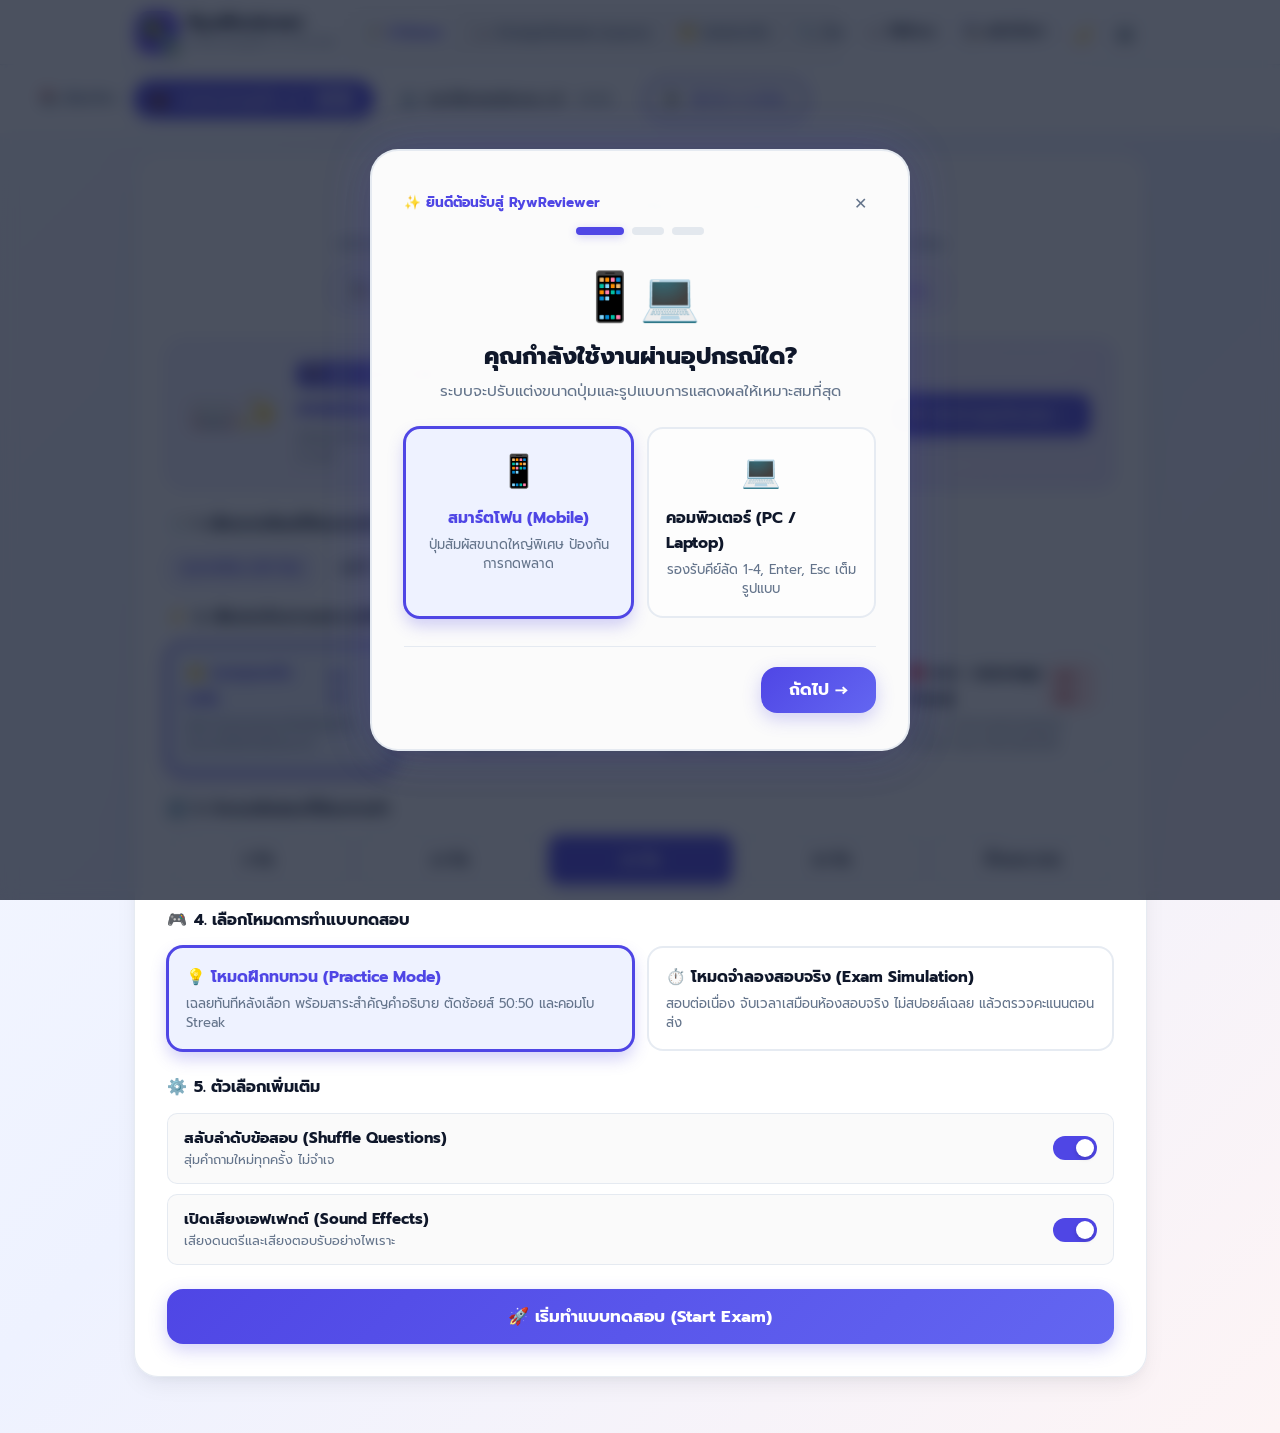
==== index.html @ 6b1e85ca "feat: complete 50 questions for History and add Section 5 real exam review table" ====
<!DOCTYPE html>
<html lang="th" data-theme="light">
<head>
  <meta charset="UTF-8">
  <meta name="viewport" content="width=device-width, initial-scale=1.0, maximum-scale=1.0, user-scalable=no">
  <title>RywReviewer - ระบบติวสอบทบทวน: การประกอบธุรกิจ ม.5 (คลังข้อสอบ 50 ข้อ)</title>
  
  <!-- SEO & Social Sharing (Open Graph for Netlify deployment) -->
  <meta name="title" content="RywReviewer - คลังข้อสอบทบทวน การประกอบธุรกิจ ม.5">
  <meta name="description" content="เว็บแอปพลิเคชันสำหรับติวและทบทวนข้อสอบวิชาการประกอบธุรกิจ ม.5 พร้อมระบบเฉลยละเอียด แฟลชการ์ด สรุปหัวใจสำคัญ และระบบทำซ้ำเฉพาะข้อที่ผิด">
  <meta property="og:type" content="website">
  <meta property="og:title" content="RywReviewer - คลังข้อสอบทบทวน การประกอบธุรกิจ ม.5">
  <meta property="og:description" content="ระบบติวเข้มก่อนสอบจริง 50 ข้อ เลือกระดับความยากได้ พร้อมโหมดจำลองสอบและแฟลชการ์ด">
  <meta property="og:image" content="ui_mockup_quiz.svg">
  <meta name="theme-color" content="#4f46e5">

  <!-- Optimized Google Fonts Loading -->
  <link rel="preconnect" href="https://fonts.googleapis.com">
  <link rel="preconnect" href="https://fonts.gstatic.com" crossorigin>
  <link href="https://fonts.googleapis.com/css2?family=Prompt:wght@400;600;700;800&family=Sarabun:wght@400;600&display=swap" rel="stylesheet">

  <link rel="stylesheet" href="style.css">
</head>
<body>

  <!-- Confetti Canvas Layer -->
  <canvas id="confetti-canvas"></canvas>

  <!-- App Header -->
  <header class="app-header">
    <div class="header-container">
      <!-- Logo & Home Button -->
      <div id="btn-home-logo" class="logo-group" role="button" tabindex="0" title="🏠 กลับสู่หน้าแรก (Home) / 📖 วิธีใช้งาน (Tutorial)">
        <div class="logo-badge">
          <img src="logo.svg" alt="RywReviewer Home Icon" class="logo-img">
          <span class="home-indicator-badge" title="กดเพื่อกลับหน้าแรก">🏠</span>
        </div>
        <div>
          <div class="logo-title">RywReviewer</div>
          <div class="logo-subtitle">การประกอบธุรกิจ ม.5 (50 ข้อ)</div>
        </div>
      </div>

      <!-- Navigation Tabs -->
      <nav class="nav-tabs">
        <button class="nav-tab-btn active" data-tab="quiz">
          <span>📝</span> <span>ทำข้อสอบ</span>
        </button>
        <button class="nav-tab-btn" data-tab="learn">
          <span>📖</span> <span>อ่านสรุปก่อนสอบ (Learn)</span>
        </button>
        <button class="nav-tab-btn" data-tab="flashcards">
          <span>🗂️</span> <span>แฟลชการ์ด</span>
        </button>
        <button class="nav-tab-btn" data-tab="search">
          <span>🔍</span> <span>ค้นหาข้อสอบ</span>
        </button>
      </nav>

      <!-- Action Icons -->
      <div class="header-actions">
        <button id="btn-open-tutorial" class="btn-secondary" style="padding: 0.35rem 0.65rem; font-size: 0.82rem;" title="ดูคู่มือวิธีใช้งานเว็บไซต์ (Tutorial)">
          <span>📖 วิธีใช้งาน</span>
        </button>
        <button id="btn-reopen-wizard" class="btn-secondary" style="padding: 0.35rem 0.65rem; font-size: 0.82rem;" title="ตั้งค่าการสอบแบบทีละขั้นตอน">
          <span>🧙‍♂️ สเต็ปตั้งค่า</span>
        </button>
        <button id="theme-toggle-btn" class="icon-btn" title="สลับโหมดมืด/สว่าง">🌙</button>
        <button class="icon-btn" onclick="window.print()" title="พิมพ์ข้อสอบ (Print)">🖨️</button>
      </div>
    </div>
  </header>

  <!-- ================= SUBJECT SELECTION BAR ================= -->
  <div class="subject-bar-wrapper">
    <div class="subject-bar-container">
      <div class="subject-bar-label">
        <span class="subject-bar-icon">📚</span>
        <span>เลือกวิชา:</span>
      </div>
      <div class="subject-pills-list" id="subject-pills-list">
        <button class="subject-pill-btn active" data-subject="thurakid" id="subject-pill-thurakid" type="button">
          <span class="subject-pill-icon">💼</span>
          <span class="subject-pill-name">การประกอบธุรกิจ ม.5</span>
          <span class="subject-pill-badge" id="subject-badge-thurakid">50 ข้อ</span>
        </button>
        <button class="subject-pill-btn" data-subject="history" id="subject-pill-history" type="button">
          <span class="subject-pill-icon">🏛️</span>
          <span class="subject-pill-name">ประวัติศาสตร์สากล ม.5</span>
          <span class="subject-pill-badge" id="subject-badge-history">35 ข้อ</span>
        </button>
        <button class="subject-pill-btn add-subject-btn" id="btn-add-subject" type="button" title="เพิ่มวิชาใหม่หรือขยายบทเรียน">
          <span class="subject-pill-icon">➕</span>
          <span class="subject-pill-name">เพิ่มวิชา/บทเรียน</span>
        </button>
      </div>
    </div>
  </div>

  <!-- Upper Live Stats Bar (Visible during active quiz) -->
  <div id="upper-stats-bar" class="upper-stats-bar" style="display: none;">
    <div class="stats-container">
      <div class="stat-pills">
        <span class="stat-pill progress-info">
          <span>ข้อ</span> <span id="stat-progress-text">1/20</span>
        </span>

        <!-- Practice Mode Stats -->
        <span id="stat-correct-container" class="stat-pill correct">
          <span>✓ ถูก</span> <span id="stat-correct">0</span>
        </span>
        <span id="stat-wrong-container" class="stat-pill wrong">
          <span>✗ ผิด</span> <span id="stat-wrong">0</span>
        </span>

        <!-- Streak Fire Counter -->
        <div id="streak-pill" class="streak-pill" style="display: none;" title="ทำถูกต่อเนื่อง!">
          <span>🔥</span> <span id="streak-count">0</span>
        </div>

        <!-- Exam Mode Stats (Safe, No Spoilers) -->
        <span id="stat-exam-progress-container" class="stat-pill progress-info" style="display: none;">
          <span>📝 ตอบแล้ว</span> <span id="stat-exam-answered">0</span>
          <span style="opacity: 0.6; margin: 0 4px;">|</span>
          <span>เหลือ</span> <span id="stat-exam-remaining">20</span>
        </span>
      </div>

      <!-- Live Animated Progress Bar -->
      <div class="progress-track" title="ความคืบหน้า">
        <div id="progress-bar-fill" class="progress-fill"></div>
      </div>

      <!-- Home, Timer, Question Palette & Exit Button -->
      <div style="display: flex; align-items: center; gap: 0.45rem;">
        <button id="btn-upper-home" class="btn-home-nav" title="กลับสู่หน้าแรก (Home)">
          <img src="logo.svg" alt="Home" class="upper-home-icon">
          <span>🏠 หน้าแรก</span>
        </button>
        <div class="timer-box" title="เวลา">
          <span>⏱</span> <span id="timer-display">00:00</span>
        </div>
        <button id="btn-palette-toggle" class="btn-secondary" style="padding: 0.35rem 0.65rem; font-size: 0.85rem;" title="กระดานภาพรวมข้อสอบ">
          📋 กระดานข้อ
        </button>
        <!-- Upper Exit Button -->
        <button id="btn-exit-upper" class="btn-exit" title="ออกจากแบบทดสอบ">
          <span>🚪 ออก</span>
        </button>
      </div>
    </div>
  </div>

  <!-- Main Container -->
  <main class="app-main">

    <!-- ================= TAB 1: QUIZ / EXAM ================= -->
    <div id="tab-view-quiz">

      <!-- Screen 1: Setup & Configuration -->
      <section id="screen-setup" class="glass-card">
        <div class="setup-hero">
          <h1>🎯 เตรียมความพร้อมก่อนสอบจริง</h1>
          <p>คลังข้อสอบทบทวนวิชาการประกอบธุรกิจ ม.5 รวม 50 ข้อ พร้อมเฉลยละเอียดและวิเคราะห์ผล</p>
          <div style="margin-top: 0.85rem; display: flex; gap: 0.5rem; justify-content: center; flex-wrap: wrap;">
            <button id="btn-hero-wizard" class="btn-secondary" style="padding: 0.45rem 1rem; font-size: 0.9rem; border-color: var(--primary); color: var(--primary);">
              <span>🧙‍♂️ ตั้งค่าแบบทีละสเต็ป (Step-by-Step Wizard)</span>
            </button>
            <button id="btn-hero-tutorial" class="btn-secondary" style="padding: 0.45rem 1rem; font-size: 0.9rem; border-color: #8b5cf6; color: #8b5cf6;">
              <span>📖 วิธีใช้งานเว็บไซต์ (Tutorial Guide)</span>
            </button>
          </div>
        </div>

        <!-- Study Before Test Banner (Read before exam) -->
        <div id="banner-learn-before-test" class="study-before-test-banner" role="button" tabindex="0" title="คลิกเพื่ออ่านสรุปบทเรียนก่อนเริ่มสอบ">
          <div class="study-banner-inner">
            <div class="study-banner-icon">📖✨</div>
            <div class="study-banner-text">
              <span class="study-banner-badge">💡 แนะนำ: อ่านก่อนสอบ</span>
              <div class="study-banner-title">ยังไม่มั่นใจ? อ่านสรุปบทเรียนเข้มข้นก่อนเริ่มสอบ (2 บทหลัก)</div>
              <div class="study-banner-desc">สรุปองค์กรธุรกิจ และ วงจรชีวิตธุรกิจ พร้อมตารางเปรียบเทียบและจุดเน้นข้อสอบ อ่านจบเข้าใจใน 5 นาที</div>
            </div>
            <button class="btn-study-now" type="button">📖 เปิดอ่านสรุปก่อนสอบ →</button>
          </div>
        </div>

        <!-- Lesson / Chapter Selection -->
        <div class="section-title">
          <span>📑</span> 1. เลือกบทเรียนที่ต้องการติว (Select Lesson)
        </div>
        <div id="lesson-pills-container" class="lesson-pills-list">
          <!-- Dynamically populated from active subject -->
        </div>

        <!-- Difficulty Selection -->
        <div class="section-title">
          <span>⚡</span> 2. เลือกระดับความยาก (Difficulty)
        </div>
        <div class="config-grid">
          <div class="option-card difficulty-card active" data-difficulty="all">
            <div class="option-card-title">
              <span>🌟 รวมทุกระดับ (All)</span>
              <span class="badge" style="background:#eef2ff; color:#4f46e5;">50 ข้อ</span>
            </div>
            <div class="option-card-desc">สุ่มรวมครบทุกประเด็นตั้งแต่พื้นฐานจนถึงโจทย์วิเคราะห์</div>
          </div>
          <div class="option-card difficulty-card" data-difficulty="easy">
            <div class="option-card-title">
              <span>🟢 ง่าย - พื้นฐาน (Easy)</span>
              <span class="badge badge-easy">10 ข้อ</span>
            </div>
            <div class="option-card-desc">ชุดที่ 1: ลักษณะธุรกิจ, เจ้าของคนเดียว, รัฐวิสาหกิจ, FTA</div>
          </div>
          <div class="option-card difficulty-card" data-difficulty="normal">
            <div class="option-card-title">
              <span>🟡 ปานกลาง - ประยุกต์ (Medium)</span>
              <span class="badge badge-normal">20 ข้อ</span>
            </div>
            <div class="option-card-desc">ชุดที่ 2: เจาะลึกสภาพแวดล้อมธุรกิจ, หุ้นส่วน, วงจรชีวิต 4 ระยะ</div>
          </div>
          <div class="option-card difficulty-card" data-difficulty="hard">
            <div class="option-card-title">
              <span>🔴 ยาก - ครอบคลุม (Hard)</span>
              <span class="badge badge-hard">20 ข้อ</span>
            </div>
            <div class="option-card-desc">ชุดที่ 3: ทบทวนครอบคลุมทุกประเด็น วิเคราะห์โจทย์เชิงลึก</div>
          </div>
        </div>

        <!-- Question Count Selection -->
        <div class="section-title">
          <span>🔢</span> 3. จำนวนข้อสอบที่ต้องการทำ
        </div>
        <div class="number-pills">
          <button class="number-pill count-pill" data-count="5">5 ข้อ</button>
          <button class="number-pill count-pill" data-count="10">10 ข้อ</button>
          <button class="number-pill count-pill active" data-count="20">20 ข้อ</button>
          <button class="number-pill count-pill" data-count="30">30 ข้อ</button>
          <button class="number-pill count-pill" data-count="all">ทั้งหมด (50)</button>
        </div>

        <!-- Mode Selection -->
        <div class="section-title">
          <span>🎮</span> 4. เลือกโหมดการทำแบบทดสอบ
        </div>
        <div class="config-grid" style="grid-template-columns: 1fr 1fr;">
          <div class="option-card mode-card active" data-mode="practice">
            <div class="option-card-title">💡 โหมดฝึกทบทวน (Practice Mode)</div>
            <div class="option-card-desc">เฉลยทันทีหลังเลือก พร้อมสาระสำคัญคำอธิบาย ตัดช้อยส์ 50:50 และคอมโบ Streak</div>
          </div>
          <div class="option-card mode-card" data-mode="exam">
            <div class="option-card-title">⏱️ โหมดจำลองสอบจริง (Exam Simulation)</div>
            <div class="option-card-desc">สอบต่อเนื่อง จับเวลาเสมือนห้องสอบจริง ไม่สปอยล์เฉลย แล้วตรวจคะแนนตอนส่ง</div>
          </div>
        </div>

        <!-- Extra Toggles -->
        <div class="section-title">
          <span>⚙️</span> 5. ตัวเลือกเพิ่มเติม
        </div>
        <div class="toggle-group">
          <div class="toggle-row">
            <div>
              <div style="font-weight: 700; font-size: 0.95rem;">สลับลำดับข้อสอบ (Shuffle Questions)</div>
              <div style="font-size: 0.8rem; color: var(--text-muted);">สุ่มคำถามใหม่ทุกครั้ง ไม่จำเจ</div>
            </div>
            <label class="switch">
              <input type="checkbox" id="toggle-shuffle-q" checked>
              <span class="slider"></span>
            </label>
          </div>

          <div class="toggle-row">
            <div>
              <div style="font-weight: 700; font-size: 0.95rem;">เปิดเสียงเอฟเฟกต์ (Sound Effects)</div>
              <div style="font-size: 0.8rem; color: var(--text-muted);">เสียงดนตรีและเสียงตอบรับอย่างไพเราะ</div>
            </div>
            <label class="switch">
              <input type="checkbox" id="toggle-sound" checked>
              <span class="slider"></span>
            </label>
          </div>
        </div>

        <!-- Start Button -->
        <button id="btn-start-quiz" class="btn-primary">
          <span>🚀 เริ่มทำแบบทดสอบ (Start Exam)</span>
        </button>
      </section>

      <!-- Screen 2: Active Question View -->
      <section id="screen-quiz" class="glass-card" style="display: none;">
        <div class="question-header-row">
          <div style="display: flex; align-items: center; gap: 0.5rem; flex-wrap: wrap;">
            <span id="badge-category" class="badge" style="background: var(--primary-light); color: var(--primary);">หมวดหมู่</span>
            <span id="badge-difficulty" class="badge">ระดับ</span>
            <span id="question-number" style="font-size: 0.9rem; font-weight: 700; color: var(--text-muted);">ข้อที่ 1/20</span>
          </div>

          <!-- Utility Toolbelt -->
          <div class="question-toolbelt">
            <button id="btn-fifty-fifty" class="tool-btn" title="ตัด 2 ช้อยส์ที่ผิดออก">
              <span>✂️</span> <span>50:50</span>
            </button>
            <button id="btn-speak" class="tool-btn" title="อ่านโจทย์ให้ฟัง">
              <span>🔊</span> <span>อ่านโจทย์</span>
            </button>
            <button id="btn-bookmark" class="tool-btn" title="ติดดาวข้อนี้">
              ☆ ติดดาว
            </button>
            <!-- In-screen Exit Button -->
            <button id="btn-exit-tool" class="btn-exit" title="ออกจากข้อสอบ">
              <span>🚪 ออก</span>
            </button>
          </div>
        </div>

        <!-- Question Text -->
        <div id="question-text" class="question-text">
          กำลังโหลดข้อสอบ...
        </div>

        <!-- Choices Grid -->
        <div id="choices-container" class="choices-grid">
          <!-- Rendered dynamically -->
        </div>

        <!-- Prominent Thai Explanation Box (Shows why correct) -->
        <div id="explanation-box" class="explanation-box" style="display: none;">
          <div class="explanation-title">
            <span id="explanation-header-title">💡 ทำไมข้อนี้ถึงตอบข้อนี้? (คำอธิบายเฉลยภาษาไทย)</span>
            <button id="btn-expl-next" class="btn-primary" style="width: auto; padding: 0.4rem 1rem; font-size: 0.9rem;">
              <span>ข้อถัดไป →</span>
            </button>
          </div>
          <div id="explanation-text" class="explanation-text">
            คำอธิบายภาษาไทยจะปรากฏที่นี่...
          </div>
        </div>

        <!-- Bottom Navigation Controls -->
        <div class="quiz-nav-row">
          <button id="btn-prev" class="btn-secondary">
            <span>← ข้อก่อนหน้า</span>
          </button>
          <button id="btn-next" class="btn-primary" style="width: auto; padding: 0.65rem 1.85rem;">
            <span>ข้อถัดไป →</span>
          </button>
          <button id="btn-finish" class="btn-primary" style="display: none; width: auto; background: linear-gradient(135deg, #10b981 0%, #059669 100%);">
            <span>🏁 ส่งข้อสอบ & ดูผลคะแนน</span>
          </button>
        </div>

        <!-- Hint message when trying to click next without selecting -->
        <div id="nav-hint-box" class="nav-hint-text" style="display: none;">
          ⚠️ กรุณาคลิกเลือกคำตอบก่อนไปข้อถัดไปน้า
        </div>

        <div style="text-align: center; margin-top: 1.5rem; font-size: 0.8rem; color: var(--text-muted);">
          💡 คีย์ลัด: กดปุ่มเลข 1, 2, 3, 4 หรือ A, B, C, D | กด Enter หรือ ลูกศร ← / → เพื่อเปลี่ยนข้อ | กด Esc เพื่อออก
        </div>
      </section>

      <!-- Screen 3: Results & Analytics Screen -->
      <section id="screen-result" class="glass-card" style="display: none;">
        <div class="result-header">
          <div id="result-grade-badge" class="badge" style="font-size: 0.95rem; padding: 0.45rem 1rem; margin-bottom: 0.85rem;">
            🏆 ผลการสอบ
          </div>
          <h2 style="font-size: 1.85rem; font-weight: 800; margin-bottom: 0.5rem;">สรุปผลการประเมิน</h2>
          <p id="result-feedback" style="font-size: 1.05rem; color: var(--text-muted); max-width: 650px; margin: 0 auto; line-height: 1.6;">
            สรุปคำแนะนำสำหรับการเตรียมตัวสอบจริง
          </p>
        </div>

        <!-- Radial Score Progress Ring -->
        <div class="score-circle-wrapper">
          <svg class="score-circle-svg" viewBox="0 0 160 160">
            <circle class="score-circle-bg" cx="80" cy="80" r="70"></circle>
            <circle id="score-circle-progress" class="score-circle-progress" cx="80" cy="80" r="70"></circle>
          </svg>
          <div class="score-text-inner">
            <div class="score-big"><span id="result-score">0</span>/<span id="result-total">0</span></div>
            <div id="result-percentage" class="score-sub">0%</div>
          </div>
        </div>

        <!-- 4 Metric Cards -->
        <div class="metrics-grid">
          <div class="metric-card">
            <div id="metric-correct" class="metric-val green">0</div>
            <div class="metric-label">ข้อที่ตอบถูก (Correct)</div>
          </div>
          <div class="metric-card">
            <div id="metric-wrong" class="metric-val red">0</div>
            <div class="metric-label">ข้อที่ตอบผิด (Wrong)</div>
          </div>
          <div class="metric-card">
            <div id="metric-accuracy" class="metric-val">0%</div>
            <div class="metric-label">ความแม่นยำ (Accuracy)</div>
          </div>
          <div class="metric-card">
            <div id="metric-time" class="metric-val">0m 0s</div>
            <div class="metric-label">เวลาที่ใช้ (Time Spent)</div>
          </div>
        </div>

        <!-- Action Button Cluster -->
        <div class="action-cluster">
          <!-- Superpower: Retry Wrong Only -->
          <button id="btn-retry-wrong" class="btn-retry-wrong">
            🔁 ทำซ้ำเฉพาะข้อที่ผิด (Retry Wrong Questions)
          </button>

          <div class="btn-row">
            <button id="btn-retry-all" class="btn-secondary" style="justify-content: center; padding: 0.85rem;">
              🔄 ทำแบบทดสอบใหม่อีกครั้ง
            </button>
            <button id="btn-share-score" class="btn-secondary" style="justify-content: center; padding: 0.85rem;">
              📋 คัดลอกผลคะแนนไปแชร์
            </button>
            <button id="btn-back-setup" class="btn-secondary" style="justify-content: center; padding: 0.85rem;">
              ⚙️ ปรับระดับความยากใหม่
            </button>
          </div>
        </div>

        <!-- Detailed Review Accordion -->
        <div style="margin-top: 2.25rem;">
          <div style="display: flex; align-items: center; justify-content: space-between; margin-bottom: 1rem; flex-wrap: wrap; gap: 0.5rem;">
            <h3 style="font-size: 1.25rem; font-weight: 800;">📝 ตรวจคำตอบและทบทวนเฉลยรายข้อ</h3>
            <div style="display: flex; gap: 0.4rem; flex-wrap: wrap;">
              <button class="btn-secondary review-tab active" data-filter="all" style="padding: 0.35rem 0.75rem; font-size: 0.85rem;">ทั้งหมด</button>
              <button class="btn-secondary review-tab" data-filter="wrong" style="padding: 0.35rem 0.75rem; font-size: 0.85rem; color:#dc2626;">เฉพาะที่ผิด</button>
              <button class="btn-secondary review-tab" data-filter="correct" style="padding: 0.35rem 0.75rem; font-size: 0.85rem; color:#059669;">เฉพาะที่ถูก</button>
              <button class="btn-secondary review-tab" data-filter="bookmarked" style="padding: 0.35rem 0.75rem; font-size: 0.85rem; color:#f59e0b;">ติดดาว ⭐</button>
            </div>
          </div>

          <div id="review-list-container">
            <!-- Rendered dynamically -->
          </div>
        </div>
      </section>

    </div>

    <!-- ================= TAB 2: FLASHCARDS ================= -->
    <div id="tab-view-flashcards" style="display: none;">
      <section class="glass-card" style="text-align: center;">
        <h2 style="font-size: 1.75rem; font-weight: 800; margin-bottom: 0.4rem;">🗂️ แฟลชการ์ดช่วยจำ (Study Flashcards)</h2>
        <p style="color: var(--text-muted); font-size: 0.95rem; margin-bottom: 1.5rem;">
          คลิกที่การ์ดเพื่อพลิกดูคำตอบและสรุปสาระสำคัญ เหมาะสำหรับการจำก่อนเข้าห้องสอบ
        </p>

        <!-- 3D Flippable Card -->
        <div id="flashcard-card" class="flashcard-wrapper">
          <div class="flashcard-inner">
            <!-- Front -->
            <div class="flashcard-front">
              <div style="display: flex; justify-content: space-between; width: 100%; margin-bottom: 1rem;">
                <span id="flashcard-category" class="badge" style="background:var(--primary-light); color:var(--primary);">หมวดหมู่</span>
                <span id="flashcard-difficulty" class="badge badge-normal">ระดับ</span>
              </div>
              <div style="flex: 1; display: flex; align-items: center; justify-content: center;">
                <h3 id="flashcard-question" style="font-size: 1.35rem; font-weight: 700; line-height: 1.5;">
                  คำถามแฟลชการ์ด
                </h3>
              </div>
              <div style="font-size: 0.85rem; color: var(--primary); font-weight: 600;">
                👆 คลิกเพื่อพลิกดูเฉลย (Click to Flip)
              </div>
            </div>

            <!-- Back -->
            <div class="flashcard-back">
              <span class="badge" style="background:#dcfce7; color:#15803d; align-self: flex-start; margin-bottom: 1rem;">
                ✓ คำตอบที่ถูกต้อง
              </span>
              <div style="flex: 1; display: flex; flex-direction: column; justify-content: center;">
                <div id="flashcard-answer" style="font-size: 1.25rem; font-weight: 800; color: #059669; margin-bottom: 0.75rem;">
                  คำตอบ...
                </div>
                <div id="flashcard-explanation" style="font-size: 0.95rem; color: var(--text-main); line-height: 1.6;">
                  คำอธิบาย...
                </div>
              </div>
              <div style="font-size: 0.85rem; color: var(--text-muted);">
                👆 คลิกอีกครั้งเพื่อพลิกกลับ
              </div>
            </div>
          </div>
        </div>

        <!-- Flashcard Controls -->
        <div style="display: flex; align-items: center; justify-content: center; gap: 1rem; margin-top: 1.5rem; flex-wrap: wrap;">
          <button id="btn-flash-prev" class="btn-secondary">
            ← การ์ดก่อนหน้า
          </button>
          <span id="flashcard-counter" style="font-weight: 700; font-size: 0.95rem; min-width: 130px;">
            การ์ดที่ 1 / 50
          </span>
          <button id="btn-flash-next" class="btn-primary" style="width: auto; padding: 0.65rem 1.5rem;">
            การ์ดถัดไป →
          </button>
        </div>

        <div style="display: flex; align-items: center; justify-content: center; gap: 0.75rem; margin-top: 1rem;">
          <button id="btn-flash-master" class="btn-secondary" style="font-size: 0.85rem;">
            📌 บันทึกว่าจำได้แล้ว
          </button>
          <button id="btn-flash-shuffle" class="btn-secondary" style="font-size: 0.85rem;">
            🔀 สุ่มการ์ดใหม่
          </button>
          <span id="flashcard-mastered-badge" class="badge" style="display: none; background: #dcfce7; color: #15803d;">
            ✓ แม่นยำแล้ว
          </span>
        </div>
      </section>
    </div>

    <!-- ================= TAB 2: LEARN / CHEAT SHEET (อ่านสรุปก่อนสอบ) ================= -->
    <div id="tab-view-learn" style="display: none;">
      <section class="glass-card">
        
        <!-- Learn Header -->
        <div class="learn-header-card">
          <span class="learn-header-badge">📖 เอกสารทบทวนเตรียมสอบ • การงานอาชีพ 2 (งานธุรกิจ) ม.5</span>
          <h2 class="learn-header-title">สรุปเนื้อหาเข้มข้น: องค์กรธุรกิจ และ วงจรชีวิตธุรกิจ</h2>
          <p class="learn-header-sub">
            รวบรวมประเด็นหลัก คำจำกัดความ จุดเน้นข้อสอบ และตารางเปรียบเทียบครบถ้วนตามบทเรียน อ่านจบเข้าใจได้ใน 5-10 นาที
          </p>

          <!-- Chapter Filter Pills -->
          <div class="learn-filter-pills">
            <button class="learn-filter-btn active" data-chapter="all">🌟 เนื้อหาทั้งหมด</button>
            <button class="learn-filter-btn" data-chapter="ch1">🏛️ บทที่ 1: องค์กรธุรกิจ</button>
            <button class="learn-filter-btn" data-chapter="ch2">📈 บทที่ 2: วงจรชีวิตธุรกิจ</button>
            <button class="learn-filter-btn" data-chapter="tips">⚡ จุดเน้นข้อสอบ (Tips)</button>
          </div>

          <!-- Quick Search in Notes -->
          <div class="learn-search-bar">
            <span>🔍</span>
            <input type="text" id="learn-search-box" placeholder="พิมพ์คำค้นหาในบทสรุป เช่น รัฐวิสาหกิจ, ห้างหุ้นส่วน, AFTA, 4 ระยะ, ครีมโกนหนวด...">
            <button id="btn-clear-learn-search" style="display:none; background:none; border:none; cursor:pointer; color:var(--text-muted);">✕</button>
          </div>
        </div>

        <div id="learn-content-container">

          <!-- ================= THURAKID LEARN CONTENT ================= -->
          <div id="learn-content-thurakid">

          <!-- ================= CHAPTER 1 ================= -->
          <div class="learn-chapter-card" data-ch="ch1">
            <span class="learn-chapter-badge">🏛️ บทที่ 1</span>
            <h3 class="learn-chapter-title">องค์กรธุรกิจ (Business Organization)</h3>
            
            <div class="learn-def-box">
              <strong>📌 คำจำกัดความ:</strong> องค์กรธุรกิจ หมายถึง <em>บุคคลหรือคณะบุคคลที่ร่วมกันประกอบกิจการเพื่อมุ่งการค้าหากำไร</em> ซึ่งปัจจุบันมีอยู่หลายลักษณะ เพื่อให้เกิดความสะดวกต่อผู้ประกอบการในการปฏิบัติตามกฎหมายหรือกฎระเบียบข้อบังคับต่าง ๆ
            </div>

            <!-- 1.1 ประเภทของธุรกิจ -->
            <h4 class="learn-section-subtitle">🏢 1.1 ประเภทของธุรกิจ (จำแนกตามลักษณะการดำเนินงาน 3 ประเภท)</h4>
            <div class="learn-table-responsive">
              <table class="learn-table">
                <thead>
                  <tr>
                    <th style="width: 25%;">ประเภทธุรกิจ</th>
                    <th style="width: 50%;">ลักษณะสำคัญ</th>
                    <th style="width: 25%;">ตัวอย่างกิจการ</th>
                  </tr>
                </thead>
                <tbody>
                  <tr>
                    <td><strong>1. ธุรกิจการอุตสาหกรรม</strong></td>
                    <td>ธุรกิจเกี่ยวกับการผลิต ดำเนินการแปรรูปวัตถุดิบและปัจจัยการผลิตเป็นสินค้าชนิดต่าง ๆ มีทั้งอุตสาหกรรมขนาดใหญ่ที่ใช้เครื่องจักรหรือเทคโนโลยี และขนาดกลาง/ย่อมที่นำภูมิปัญญาท้องถิ่นหรือแรงงานในครัวเรือนมาผลิต</td>
                    <td>โรงงานผลิตเครื่องดื่มกระป๋อง, งานหัตถกรรมท้องถิ่น</td>
                  </tr>
                  <tr>
                    <td><strong>2. ธุรกิจการพาณิชยกรรม</strong></td>
                    <td>ธุรกิจเกี่ยวกับการจำหน่าย ดำเนินการกระจายสินค้าจากแหล่งผลิตไปยังผู้บริโภคอย่างทั่วถึง มีลักษณะเป็นการค้าส่งและการค้าปลีก</td>
                    <td>ร้านสะดวกซื้อ (เช่น 7-Eleven), ห้างสรรพสินค้า</td>
                  </tr>
                  <tr>
                    <td><strong>3. ธุรกิจการบริการ</strong></td>
                    <td>ธุรกิจเกี่ยวกับการให้บริการในรูปแบบต่าง ๆ เพื่อตอบสนองความต้องการของผู้บริโภค และอำนวยความสะดวกในด้านต่าง ๆ</td>
                    <td>การท่องเที่ยว, การโรงแรม, การรักษาพยาบาล, การซ่อมแซมเครื่องใช้ไฟฟ้า</td>
                  </tr>
                </tbody>
              </table>
            </div>

            <!-- 1.2 จุดมุ่งหมายขององค์กรธุรกิจ -->
            <h4 class="learn-section-subtitle">🎯 1.2 จุดมุ่งหมายขององค์กรธุรกิจ (จำแนกตามลักษณะองค์กร 2 กลุ่ม)</h4>
            
            <!-- Group 1: รัฐวิสาหกิจ -->
            <div style="background: rgba(99,102,241,0.04); border: 1px solid var(--card-border); border-radius: 14px; padding: 1.15rem; margin-bottom: 1rem;">
              <h5 style="color: var(--primary); font-size: 1.05rem; font-weight: 800; margin-bottom: 0.4rem;">
                🏛️ กลุ่มที่ 1: รัฐวิสาหกิจ (State Enterprises)
              </h5>
              <p style="font-size: 0.9rem; color: var(--text-muted); margin-bottom: 0.6rem;">
                คือ องค์กรธุรกิจที่รัฐหรือหน่วยงานที่รัฐบาลเป็นเจ้าของ รวมถึงบริษัทหรือห้างหุ้นส่วนนิติบุคคลที่ <strong>ส่วนราชการถือหุ้นเกินกว่าร้อยละ 50</strong> และมีระบบการบริหารงานแบบกึ่งราชการและธุรกิจ มีจุดมุ่งหมาย 5 ประการ:
              </p>
              <ul class="tutorial-list" style="margin-bottom: 0;">
                <li><strong>1. เพื่อประโยชน์ต่อสังคม:</strong> โดยการให้บริการประชาชน เช่น <em>การไฟฟ้านครหลวง, การประปานครหลวง</em></li>
                <li><strong>2. เพื่อความมั่นคงของประเทศ:</strong> เนื่องจากกิจการบางอย่างมีความจำเป็นที่จะต้องใช้ในยามฉุกเฉิน เช่น <em>การปิโตรเลียมแห่งประเทศไทย (ปตท.)</em></li>
                <li><strong>3. เพื่อหารายได้เข้ารัฐ:</strong> เช่น <em>สำนักงานสลากกินแบ่งรัฐบาล</em></li>
                <li><strong>4. เพื่อควบคุมสินค้าบางชนิดที่อาจก่อให้เกิดผลเสียต่อสังคม:</strong> เช่น <em>การยาสูบแห่งประเทศไทย</em></li>
                <li><strong>5. เพื่อประชาสัมพันธ์และเผยแพร่ชื่อเสียงของประเทศ:</strong> เช่น <em>การท่องเที่ยวแห่งประเทศไทย (ททท.)</em></li>
              </ul>
            </div>

            <!-- Group 2: วิสาหกิจเอกชน -->
            <div style="background: rgba(16,185,129,0.04); border: 1px solid rgba(16,185,129,0.3); border-radius: 14px; padding: 1.15rem; margin-bottom: 1.25rem;">
              <h5 style="color: #059669; font-size: 1.05rem; font-weight: 800; margin-bottom: 0.4rem;">
                💼 กลุ่มที่ 2: วิสาหกิจเอกชน (Private Enterprises)
              </h5>
              <p style="font-size: 0.9rem; color: var(--text-muted); margin-bottom: 0.6rem;">
                คือ องค์กรธุรกิจที่มีความอิสระและมีความสามารถในการบริหารจัดการ มีจุดมุ่งหมาย 4 ประการ:
              </p>
              <ul class="tutorial-list" style="margin-bottom: 0;">
                <li><strong>1. กำไร (Profit):</strong> เป็นผลตอบแทนจากการลงทุนด้วยสินทรัพย์ แรงกาย ความรู้ ความสามารถ และเป็นสิ่งจูงใจในการดำเนินกิจกรรมต่าง ๆ</li>
                <li><strong>2. ความอยู่รอด (Survival):</strong> เป็นการทำหน้าที่ผลิตสินค้าหรือบริการแก่ผู้บริโภค โดยมุ่งให้ธุรกิจประสบความสำเร็จและสามารถดำเนินกิจการต่อไปได้</li>
                <li><strong>3. ความเจริญเติบโต (Growth):</strong> เป็นการดำเนินธุรกิจให้มีความเจริญเติบโต โดยขยายขนาดของกิจการ มียอดการผลิตหรือยอดขายเพิ่มขึ้น ตลอดจนมีสินทรัพย์เพิ่มขึ้น</li>
                <li><strong>4. ความรับผิดชอบต่อสังคม (Social Responsibility):</strong> ดำเนินธุรกิจให้สอดคล้องกับความรับผิดชอบต่อส่วนรวม คือ มีความซื่อสัตย์และยุติธรรมต่อผู้บริโภค ปฏิบัติตามกฎหมาย และอนุรักษ์สิ่งแวดล้อม</li>
              </ul>
            </div>

            <!-- 1.3 รูปแบบของธุรกิจ -->
            <h4 class="learn-section-subtitle">⚖️ 1.3 รูปแบบของธุรกิจ (เปรียบเทียบ 4 รูปแบบหลัก)</h4>
            <div class="learn-table-responsive">
              <table class="learn-table">
                <thead>
                  <tr>
                    <th style="width: 20%;">รูปแบบธุรกิจ</th>
                    <th style="width: 18%;">จำนวนผู้ร่วมลงทุน</th>
                    <th style="width: 32%;">ลักษณะทางกฎหมาย / การจัดตั้ง</th>
                    <th style="width: 30%;">จุดเด่น / ภาษี / ตัวอย่าง</th>
                  </tr>
                </thead>
                <tbody>
                  <tr>
                    <td><strong>1. กิจการเจ้าของคนเดียว</strong><br><span style="font-size:0.8rem; color:var(--text-muted);">Sole Proprietorship</span></td>
                    <td><strong>บุคคลคนเดียว</strong></td>
                    <td>เป็นเจ้าของและบริหารจัดการทุกเรื่องด้วยตนเอง ไม่ต้องจดทะเบียนจัดตั้ง แต่อาจจะต้องจดทะเบียนพาณิชย์</td>
                    <td>อิสระและคล่องตัวสูง เสียภาษีเงินได้บุคคลธรรมดา เช่น <em>ร้านขายของชำ, ร้านเสริมสวย</em></td>
                  </tr>
                  <tr>
                    <td><strong>2. ห้างหุ้นส่วน</strong><br><span style="font-size:0.8rem; color:var(--text-muted);">Partnership</span></td>
                    <td><strong>ตั้งแต่ 2 คนขึ้นไป</strong></td>
                    <td>ทำสัญญาด้วยวาจาหรือลายลักษณ์อักษร ลงหุ้นด้วยเงินหรือแรงกาย แบ่งเป็น 2 ประเภท:<br>
                      • <strong>ห้างหุ้นส่วนสามัญ:</strong> จดหรือไม่จดนิติบุคคลก็ได้<br>
                      • <strong>ห้างหุ้นส่วนจำกัด:</strong> ต้องจดเป็นนิติบุคคลเสมอ
                    </td>
                    <td>ร่วมกันดำเนินกิจการและแบ่งกำไรตามสัดส่วนที่ตกลงกัน</td>
                  </tr>
                  <tr>
                    <td><strong>3. บริษัทจำกัด</strong><br><span style="font-size:0.8rem; color:var(--text-muted);">Corporation Limited</span></td>
                    <td>• <strong>เอกชนจำกัด: 7–99 คน</strong><br>• <strong>มหาชนจำกัด: 100 คนขึ้นไป</strong></td>
                    <td>จดทะเบียนเป็นนิติบุคคล แบ่งทุนเป็นหุ้นมูลค่าเท่ากัน ผู้ถือหุ้นรับผิดชอบจำกัดไม่เกินจำนวนเงินค่าหุ้นที่ต้องชำระ โดยระบุความประสงค์ไว้ใน <strong>หนังสือบริคณห์สนธิ</strong></td>
                    <td><strong>บริษัทมหาชนจำกัด</strong> จัดตั้งขึ้นเพื่อเสนอขายหุ้นต่อประชาชนทั่วไป</td>
                  </tr>
                  <tr>
                    <td><strong>4. สหกรณ์</strong><br><span style="font-size:0.8rem; color:var(--text-muted);">Cooperation</span></td>
                    <td><strong>ตั้งแต่ 10 คนขึ้นไป</strong></td>
                    <td>คณะบุคคลที่มีอาชีพ ความต้องการ หรือความสนใจคล้ายคลึงกัน ร่วมกันจัดตั้งและจดทะเบียนตาม พ.ร.บ. สหกรณ์ แบ่งเป็น สหกรณ์จำกัด และ สหกรณ์ไม่จำกัด</td>
                    <td>วัตถุประสงค์เพื่อส่งเสริมอาชีพและการครองชีพของสมาชิกให้ดีขึ้น ให้ประโยชน์ต่อสมาชิกและส่วนรวม</td>
                  </tr>
                </tbody>
              </table>
            </div>

            <!-- 1.4 สภาพแวดล้อมทางธุรกิจ -->
            <h4 class="learn-section-subtitle">🌐 1.4 สภาพแวดล้อมทางธุรกิจ (Business Environment)</h4>
            <p style="font-size: 0.9rem; color: var(--text-muted); margin-bottom: 0.75rem;">
              สภาพแวดล้อมที่ส่งผลกระทบต่อการประกอบธุรกิจ แบ่งออกเป็น 2 ประเภทใหญ่ ๆ ดังนี้:
            </p>

            <div class="learn-grid-2">
              <!-- Internal -->
              <div class="learn-box-internal">
                <div class="learn-factor-title" style="color: #0284c7;">
                  <span>⚙️ 1. สภาพแวดล้อมภายใน</span>
                  <span class="badge" style="background:#e0f2fe; color:#0369a1;">ควบคุมได้ (8 ปัจจัย)</span>
                </div>
                <ul class="learn-factor-list">
                  <li><strong>บุคลากร:</strong> ผู้สร้างคุณภาพสินค้า/บริการ คัดเลือกคนมีความรู้ความสามารถ</li>
                  <li><strong>เงินทุน:</strong> สร้างความคล่องตัว ต้องจัดหาแหล่งเงินทุนและบริหารให้ดี</li>
                  <li><strong>วัตถุดิบ:</strong> เลือกคุณภาพดี ปริมาณเพียงพอ ลดต้นทุนผลิตเพื่อขายราคาถูก</li>
                  <li><strong>เครื่องจักร:</strong> เพิ่มผลผลิต ลดปัญหาขาดแรงงาน ผลิตได้มาก เร็ว ได้มาตรฐาน</li>
                  <li><strong>การจัดการ:</strong> นำทรัพยากรมาจัดการให้มีประสิทธิภาพ ลดต้นทุน</li>
                  <li><strong>การตลาด:</strong> นำสินค้า/บริการสู่ลูกค้า สร้างความพึงพอใจและตัดสินใจซื้อ</li>
                  <li><strong>ทำเล:</strong> สถานที่ดำเนินธุรกิจที่เหมาะสม เช่น โรงงานควรอยู่ใกล้แหล่งวัตถุดิบ</li>
                  <li><strong>วัฒนธรรมองค์กร:</strong> ค่านิยม ความคิด ความเชื่อ ทัศนคติที่กำหนดพฤติกรรมคนในองค์กร</li>
                </ul>
              </div>

              <!-- External -->
              <div class="learn-box-external">
                <div class="learn-factor-title" style="color: #ea580c;">
                  <span>🌍 2. สภาพแวดล้อมภายนอก</span>
                  <span class="badge" style="background:#ffedd5; color:#c2410c;">ควบคุมไม่ได้ (6 ปัจจัย)</span>
                </div>
                <ul class="learn-factor-list">
                  <li><strong>สภาพเศรษฐกิจ:</strong> ต้องคาดคะเนล่วงหน้าเพื่อวางแผนปรับปรุงธุรกิจและลดความสูญเสีย</li>
                  <li><strong>สภาพสังคมและวัฒนธรรม:</strong> กำหนดความเหมาะสมของสินค้า เช่น ช่วงปีใหม่ยอดขายกระเช้าของขวัญเพิ่ม</li>
                  <li><strong>ภาวะทางกฎหมาย:</strong> กฎหมายที่ตราขึ้นเพื่อให้เกิดความยุติธรรม เช่น กฎหมายป้องกันการผูกขาด, กฎหมายแรงงาน</li>
                  <li><strong>ภาวะทางการเมือง:</strong> ความไม่สงบ สงคราม การปฏิวัติ รัฐบาลขาดเสถียรภาพ ส่งผลต่อการลงทุนและอาจทำให้ขาดทุน</li>
                  <li><strong>นวัตกรรมและเทคโนโลยี:</strong> เปลี่ยนแปลงตลอดเวลา เช่น ใช้ระบบสื่อสารเชื่อมโยงเครือข่ายช่วยซื้อขาย</li>
                  <li><strong>ภัยธรรมชาติและโรคระบาด:</strong> เช่น อุทกภัย, โรคระบาด COVID-19 ทำให้ขาดทุนหรือปิดกิจการ</li>
                </ul>
              </div>
            </div>

            <!-- Exam Tip FTA -->
            <div class="learn-tip-box" data-ch="tips">
              <div class="learn-tip-title">
                <span>⚡ สาระน่ารู้เพิ่มเติม (ข้อสอบมักออกบ่อยมาก!):</span>
              </div>
              <p style="margin-bottom: 0.5rem; line-height: 1.55;">
                <strong>เขตการค้าเสรี (Free Trade Area : FTA)</strong> คือ การรวมกลุ่มเศรษฐกิจเพื่อลดภาษีศุลกากรระหว่างประเทศสมาชิกให้เหลือน้อยที่สุดหรือเป็น <strong>0%</strong> และใช้อัตราภาษีปกติที่สูงกว่ากับประเทศนอกกลุ่ม
              </p>
              <p style="margin-bottom: 0; line-height: 1.55;">
                <strong>ตัวอย่างเช่น เขตการค้าเสรีอาเซียน (AFTA)</strong> ซึ่งมีสมาชิกทั้งหมด <strong>10 ประเทศ</strong> ได้แก่ <em>ไทย, มาเลเซีย, ฟิลิปปินส์, อินโดนีเซีย, บรูไนดารุสซาลาม, สิงคโปร์, ลาว, กัมพูชา, เวียดนาม และเมียนมา</em>
              </p>
            </div>
          </div>

          <!-- ================= CHAPTER 2 ================= -->
          <div class="learn-chapter-card" data-ch="ch2">
            <span class="learn-chapter-badge" style="background: linear-gradient(135deg, #10b981 0%, #059669 100%);">📈 บทที่ 2</span>
            <h3 class="learn-chapter-title">วงจรชีวิตธุรกิจ (Business Life Cycle)</h3>
            
            <div class="learn-def-box" style="border-left-color: #10b981; background: rgba(16,185,129,0.06);">
              <strong>📌 คำจำกัดความ:</strong> วงจรชีวิตธุรกิจ เป็นลำดับการเจริญเติบโตและการพัฒนาของธุรกิจ ซึ่งคล้ายกับวงจรชีวิตของระบบเศรษฐกิจหรือวงจรชีวิตผลิตภัณฑ์ (Product Life Cycle : PLC) ช่วยให้ผู้ประกอบการตัดสินใจแก้ไขสถานการณ์ได้อย่างมีประสิทธิภาพ
            </div>

            <!-- 2.1 ธุรกิจระยะต่าง ๆ -->
            <h4 class="learn-section-subtitle">📊 2.1 ธุรกิจระยะต่าง ๆ (เรียงตามลำดับ 4 ระยะ)</h4>
            <div class="learn-table-responsive">
              <table class="learn-table">
                <thead>
                  <tr>
                    <th style="width: 25%;">ระยะของธุรกิจ</th>
                    <th style="width: 45%;">ลักษณะการบริหารและต้นทุน</th>
                    <th style="width: 30%;">สถานการณ์ด้านตลาดและยอดขาย</th>
                  </tr>
                </thead>
                <tbody>
                  <tr>
                    <td><strong>1. ธุรกิจระยะเริ่มต้น</strong><br><span style="font-size:0.8rem; color:var(--text-muted);">Introduction</span></td>
                    <td>เริ่มจัดตั้งธุรกิจ มีการลงทุนสูง มุ่งใช้ทรัพยากรและเทคนิคในการผลิตอย่างมาก</td>
                    <td>เป็นระยะการนำผลิตภัณฑ์ออกสู่ตลาด</td>
                  </tr>
                  <tr>
                    <td><strong>2. ธุรกิจระยะสร้างตัว</strong><br><span style="font-size:0.8rem; color:var(--text-muted);">Growth</span></td>
                    <td>พัฒนาทิศทางและเป้าหมายชัดเจนขึ้น บริหารองค์กรอย่างเป็นระบบ <strong>ต้นทุนต่อหน่วยผลิตต่ำลง</strong></td>
                    <td>ผู้บริโภคเริ่มรู้จักผลิตภัณฑ์และเลือกซื้อ ทำให้ยอดขายเพิ่มขึ้น</td>
                  </tr>
                  <tr>
                    <td><strong>3. ธุรกิจระยะทรงตัว</strong><br><span style="font-size:0.8rem; color:var(--text-muted);">Maturity</span></td>
                    <td>กำหนดแนวทางปฏิบัติและสายบังคับบัญชาชัดเจน พัฒนานวัตกรรมใหม่ ๆ แต่อาจเกิดวิกฤติด้านการควบคุมและล่าช้าบ้าง</td>
                    <td>มีการขยายส่วนแบ่งตลาด แต่ <strong>ทำยอดขายได้ช้าลงเนื่องจากมีคู่แข่งเกิดขึ้น</strong></td>
                  </tr>
                  <tr>
                    <td><strong>4. ธุรกิจระยะตกต่ำหรือสูงขึ้น</strong><br><span style="font-size:0.8rem; color:var(--text-muted);">Decline or Extension</span></td>
                    <td>กลยุทธ์เดิมเริ่มไม่เหมาะสมกับสภาพแวดล้อม <em>หากปรับตัวเข้ากับสถานการณ์ได้จะกลายเป็นระยะที่สูงขึ้น</em></td>
                    <td>พฤติกรรมผู้บริโภคเปลี่ยนไป ยอดขายลดลงเนื่องจากมีผลิตภัณฑ์ใหม่ในตลาดมากขึ้น</td>
                  </tr>
                </tbody>
              </table>
            </div>

            <!-- 2.2 แนวทางการขยายวงจรชีวิตธุรกิจ -->
            <h4 class="learn-section-subtitle">🚀 2.2 แนวทางการขยายวงจรชีวิตธุรกิจ (4 กลยุทธ์หลัก)</h4>
            <div class="learn-strategy-grid">
              
              <div class="learn-strategy-card">
                <h5>1. การขยายสู่ส่วนตลาดใหม่<br><span style="font-size:0.78rem; font-weight:normal; color:var(--text-muted);">Selling to New Segments</span></h5>
                <p>เมื่อตลาดเป้าหมายเดิมอิ่มตัว ให้ขยายไปกลุ่มลูกค้าอื่นโดยระวังไม่ให้เสียตำแหน่งผลิตภัณฑ์ (Product Positioning)<br>
                <strong>ตัวอย่าง:</strong> <em>ครีมโกนหนวดสำหรับผู้ชายการศึกษาสูง ขยายสู่กลุ่มลูกค้าทั่วไป</em></p>
              </div>

              <div class="learn-strategy-card">
                <h5>2. การกระตุ้นความถี่ในการใช้<br><span style="font-size:0.78rem; font-weight:normal; color:var(--text-muted);">Stimulating More Frequent Use</span></h5>
                <p>ส่งเสริมการขายกระตุ้นให้ผู้บริโภคใช้บ่อยขึ้นมากกว่าความจำเป็น<br>
                <strong>ตัวอย่าง:</strong> <em>ค่ายมือถือลดราคาค่าโทรในช่วงเวลาต่าง ๆ ให้โทรบ่อยขึ้น</em></p>
              </div>

              <div class="learn-strategy-card">
                <h5>3. สนับสนุนให้มีโอกาสใช้มากขึ้น<br><span style="font-size:0.78rem; font-weight:normal; color:var(--text-muted);">Encourage More Use Per Occasion</span></h5>
                <p>กระตุ้นให้ใช้ในแต่ละครั้งนานขึ้นหรือปริมาณมากขึ้น<br>
                <strong>ตัวอย่าง:</strong> <em>คิดค่าโทรสำหรับหมายเลขพิเศษถูกกว่าปกติ ทำให้ผู้ใช้โทรนานขึ้น</em></p>
              </div>

              <div class="learn-strategy-card">
                <h5>4. ส่งเสริมให้ใช้ได้หลากหลาย<br><span style="font-size:0.78rem; font-weight:normal; color:var(--text-muted);">Promoting More Varied Use</span></h5>
                <p>พัฒนาให้สินค้าใช้งานได้หลายรูปแบบนอกเหนือจากหน้าที่เดิม<br>
                <strong>ตัวอย่าง:</strong> <em>คอมพิวเตอร์ในอดีตใช้คำนวณและจัดเอกสาร ปัจจุบันใช้เล่นอินเทอร์เน็ต ดูหนัง ฟังเพลง ถ่ายภาพ และตัดต่อภาพยนตร์</em></p>
              </div>

            </div>
          </div>

          <!-- CTA to Start Quiz -->
          <div class="learn-cta-box">
            <h3>🎯 อ่านเนื้อหาครบถ้วนแล้ว พร้อมทดสอบความเข้าใจหรือยัง?</h3>
            <p>ทดสอบความจำด้วยคลังข้อสอบ 50 ข้อ สลับช้อยส์ ก ข ค ง อัตโนมัติ พร้อมตรวจเฉลยละเอียดภาษาไทยทันที</p>
            <button id="btn-learn-start-quiz" class="btn-primary" style="padding: 0.85rem 2rem; font-size: 1.05rem; background: linear-gradient(135deg, #10b981 0%, #059669 100%);">
              🚀 เริ่มทำแบบทดสอบทันที!
            </button>
          </div>

                  </div><!-- end learn-content-thurakid -->

          <!-- ==========================================================================
               HISTORY LEARN CONTENT (ประวัติศาสตร์สากล: เวลา ยุคสมัย และอารยธรรมจีน)
               ========================================================================== -->
          <div id="learn-content-history" style="display: none;">
            
            <!-- SECTION 1: เวลาและการเทียบศักราช -->
            <div class="learn-chapter-card" data-ch="history_era">
              <div class="learn-chapter-badge">ส่วนที่ 1 • การนับและเทียบศักราชทางประวัติศาสตร์</div>
              <h3 class="learn-chapter-title">⏳ 1. เวลาและศักราชสำคัญ (สูตรคำนวณ & จุดเน้นออกสอบ)</h3>
              
              <div class="learn-highlight-box" style="margin-bottom: 1.25rem;">
                <h4 style="font-size: 1.05rem; font-weight: 800; color: #b45309; margin-bottom: 0.4rem;">
                  🎯 ความสำคัญของการศึกษาเวลาทางประวัติศาสตร์
                </h4>
                <p style="font-size: 0.9rem; color: var(--text); line-height: 1.6; margin: 0;">
                  • <strong>ทราบช่วงเวลาที่แน่ชัด:</strong> ช่วยลดความสับสนและข้อผิดพลาดในการลำดับเหตุการณ์<br>
                  • <strong>เรียงลำดับเหตุการณ์ได้ถูกต้อง:</strong> ทำให้เห็นจุดเริ่มต้น พัฒนาการ และจุดสิ้นสุด<br>
                  • <strong>เข้าใจความสัมพันธ์และเหตุผล:</strong> เชื่อมโยงเหตุการณ์ในอดีตกับปัจจุบันและเหตุการณ์ร่วมสมัย<br>
                  • <strong>ศึกษาประวัติศาสตร์สากลร่วมกันได้:</strong> ใช้เกณฑ์เวลากลางในการเทียบเคียงประวัติศาสตร์ไทยกับประวัติศาสตร์โลก
                </p>
              </div>

              <!-- ตารางเทียบศักราชทั้ง 6 แบบ -->
              <h4 class="learn-section-subtitle">📊 ตารางสรุป 6 ศักราชสำคัญ และสูตรเทียบเป็น พ.ศ.</h4>
              <div class="learn-table-responsive">
                <table class="learn-table">
                  <thead>
                    <tr>
                      <th style="width: 22%;">ศักราช (Era)</th>
                      <th style="width: 48%;">จุดเริ่มต้นการนับและประวัติการใช้ในไทย</th>
                      <th style="width: 30%;">สูตรคำนวณเทียบ พ.ศ.</th>
                    </tr>
                  </thead>
                  <tbody>
                    <tr>
                      <td><strong>1. พุทธศักราช (พ.ศ.)</strong><br><span style="font-size:0.75rem; color:var(--text-muted);">Buddhist Era (B.E.)</span></td>
                      <td>
                        • <strong>แบบไทย:</strong> เริ่มนับเมื่อพระพุทธเจ้าเสด็จดับขันธปรินิพพานไปแล้วครบ 1 ปี (ไทยเริ่มใช้เป็นทางการสมัย <strong>รัชกาลที่ 6</strong>)<br>
                        • <strong>แบบลังกา:</strong> เริ่มนับทันทีในปีที่ปรินิพพาน (เร็วกว่าไทย 1 ปี)
                      </td>
                      <td><span class="badge" style="background:#e0f2fe; color:#0369a1; font-size:0.85rem;">เกณฑ์อ้างอิงหลักของไทย</span></td>
                    </tr>
                    <tr>
                      <td><strong>2. คริสต์ศักราช (ค.ศ.)</strong><br><span style="font-size:0.75rem; color:var(--text-muted);">Anno Domini (A.D.)</span></td>
                      <td>เริ่มนับ ค.ศ. 1 ในปีที่พระเยซูประสูติ (เหตุการณ์ก่อนประสูติเรียกว่า <strong>B.C. — Before Christ</strong>)</td>
                      <td>
                        <strong>พ.ศ. − 543 = ค.ศ.</strong><br>
                        <span style="color:var(--text-muted); font-size:0.8rem;">ค.ศ. + 543 = พ.ศ.</span>
                      </td>
                    </tr>
                    <tr>
                      <td><strong>3. ฮิจเราะห์ศักราช (ฮ.ศ.)</strong><br><span style="font-size:0.75rem; color:var(--text-muted);">Anno Hegirae (A.H.)</span></td>
                      <td>นับ ฮ.ศ. 1 ในปีที่ศาสดามุฮัมมัดอพยพ (ฮิจเราะห์) จากนครมักกะฮ์ไปยังนครมะดีนะฮ์ (ตรงกับ ค.ศ. 622) ตรวจสอบได้จาก <em>สำนักจุฬาราชมนตรี</em></td>
                      <td>
                        <strong>พ.ศ. − 1122 = ฮ.ศ.</strong><br>
                        <span style="color:var(--text-muted); font-size:0.8rem;">ฮ.ศ. + 1122 = พ.ศ.</span>
                      </td>
                    </tr>
                    <tr>
                      <td><strong>4. มหาศักราช (ม.ศ.)</strong><br><span style="font-size:0.75rem; color:var(--text-muted);">Saka Era (S.E.)</span></td>
                      <td><strong>พระเจ้ากณิษกะ</strong> แห่งราชวงศ์กุษาณะ (อินเดีย) ตั้งขึ้น แพร่หลายเข้าพม่าและไทย (พบในศิลาจารึกล้านนา สุโขทัย อยุธยา)</td>
                      <td>
                        <strong>พ.ศ. − 621 = ม.ศ.</strong><br>
                        <span style="color:var(--text-muted); font-size:0.8rem;">ม.ศ. + 621 = พ.ศ.</span>
                      </td>
                    </tr>
                    <tr>
                      <td><strong>5. จุลศักราช (จ.ศ.)</strong><br><span style="font-size:0.75rem; color:var(--text-muted);">Chula Sakarat (C.S.)</span></td>
                      <td>กษัตริย์พุกาม (พม่า) ตั้งขึ้น นิยมใช้ในล้านนาและไทย จนถึงสมัย <strong>รัชกาลที่ 5 ทรงประกาศยกเลิก</strong> และให้ใช้ ร.ศ. แทน</td>
                      <td>
                        <strong>พ.ศ. − 1181 = จ.ศ.</strong><br>
                        <span style="color:var(--text-muted); font-size:0.8rem;">จ.ศ. + 1181 = พ.ศ.</span>
                      </td>
                    </tr>
                    <tr>
                      <td><strong>6. รัตนโกสินทร์ศก (ร.ศ.)</strong><br><span style="font-size:0.75rem; color:var(--text-muted);">Rattanakosin Era (R.E.)</span></td>
                      <td><strong>รัชกาลที่ 5</strong> ทรงกำหนดใช้ นับปีสถาปนากรุงเทพฯ (พ.ศ. 2325) เป็น ร.ศ. 1 (ต่อมายกเลิกในสมัย <strong>รัชกาลที่ 6</strong>)</td>
                      <td>
                        <strong>พ.ศ. − 2324 = ร.ศ.</strong><br>
                        <span style="color:var(--text-muted); font-size:0.8rem;">ร.ศ. + 2324 = พ.ศ.</span>
                      </td>
                    </tr>
                  </tbody>
                </table>
              </div>

              <!-- Alert Box จุดเน้นออกสอบ -->
              <div style="background: rgba(220, 38, 38, 0.06); border-left: 4px solid #ef4444; border-radius: 8px; padding: 0.85rem 1.15rem; margin-top: 1rem;">
                <h5 style="color: #dc2626; font-size: 0.95rem; font-weight: 800; margin-bottom: 0.3rem;">🚨 จุดเน้นข้อสอบที่ต้องจำให้แม่น!</h5>
                <p style="font-size: 0.88rem; color: var(--text); line-height: 1.5; margin: 0;">
                  1) <strong>ร.5</strong> ทรงยกเลิก จ.ศ. แล้วตั้ง <strong>ร.ศ.</strong> ขึ้นใช้ | ส่วน <strong>ร.6</strong> ทรงยกเลิก ร.ศ. และกำหนดให้ใช้ <strong>พ.ศ.</strong> เป็นทางการ<br>
                  2) ตัวเลขคำนวณที่ออกสอบบ่อย: <strong>ฮ.ศ. เทียบ 1122</strong>, <strong>ร.ศ. เทียบ 2324</strong>, และ <strong>ม.ศ. เทียบ 621</strong> (เช่น ศิลาจารึก 1214 + 621 = พ.ศ. 1835)
                </p>
              </div>
            </div>

            <!-- SECTION 2: ยุคสมัยและแหล่งโบราณคดี -->
            <div class="learn-chapter-card" data-ch="history_period">
              <div class="learn-chapter-badge">ส่วนที่ 2 • การแบ่งยุคสมัยทางประวัติศาสตร์สากล</div>
              <h3 class="learn-chapter-title">🏺 2. การแบ่งยุคสมัย & แหล่งโบราณคดีในไทย</h3>

              <div class="learn-grid-2col" style="margin-bottom: 1.25rem;">
                <!-- Prehistoric -->
                <div style="background: rgba(99,102,241,0.05); border: 1.5px solid var(--border); border-radius: 14px; padding: 1.15rem;">
                  <h4 style="color: var(--primary); font-size: 1.05rem; font-weight: 800; margin-bottom: 0.4rem;">
                    🦴 2.1 ยุคก่อนประวัติศาสตร์ (Prehistoric Period)
                  </h4>
                  <p style="font-size: 0.86rem; color: var(--text-muted); margin-bottom: 0.75rem;">
                    <strong>เกณฑ์การแบ่ง:</strong> แบ่งตามวิวัฒนาการของ <em>เครื่องมือเครื่องใช้</em> เพราะมนุษย์ยังไม่มีตัวอักษร
                  </p>
                  <ul class="tutorial-list" style="margin: 0; font-size: 0.88rem;">
                    <li><strong>1. หินเก่า (Paleolithic):</strong> เร่ร่อน ล่าสัตว์ ถ้ำ หินกะเทาะ ภาพวาดในถ้ำ <br><em>แหล่งไทย:</em> <strong>แม่ทะ/บ้านดอนมูล ลำปาง (500,000 ปี)</strong>, ถ้ำลอด แม่ฮ่องสอน, ถ้ำหลังโรงเรียน กระบี่</li>
                    <li><strong>2. หินกลาง (Mesolithic):</strong> เลี้ยงสัตว์ ปลูกพืช เริ่มลงหลักปักฐานใกล้แหล่งน้ำ เครื่องมือหินขนาดเล็กประณีต <strong>(Microlith)</strong> หัวลูกศร มีด ตะขอเบ็ด</li>
                    <li><strong>3. หินใหม่ (Neolithic):</strong> ตั้งถิ่นฐานถาวร แบ่งการปกครอง เครื่องมือหินขัดเรียบคม ทำเครื่องปั้นดินเผา ทอผ้า <br><em>แหล่งไทย:</em> <strong>บ้านเก่า กาญจนบุรี (หม้อสามขา ลายเชือกทาบ)</strong>, <strong>โคกพนมดี ชลบุรี (ชุมชนชายฝั่งทะเล หลุมฝังศพ)</strong>, ถ้ำผีแมน แม่ฮ่องสอน</li>
                    <li><strong>4. ยุคสำริด (Bronze Age):</strong> ถลุงและหลอมผสม <strong>ทองแดง + ดีบุก = สำริด</strong> สังคมขยายเป็นชุมชนเมือง (ตรงกับราชวงศ์เซี่ย-ชาง)</li>
                    <li><strong>5. ยุคเหล็ก (Iron Age):</strong> ถลุงเหล็กที่แข็งแกร่งกว่าสำริด เทคโนโลยีการเกษตรก้าวหน้า มีการจัดตั้งกองทัพ</li>
                  </ul>
                </div>

                <!-- Historic -->
                <div style="background: rgba(16,185,129,0.05); border: 1.5px solid var(--border); border-radius: 14px; padding: 1.15rem;">
                  <h4 style="color: #059669; font-size: 1.05rem; font-weight: 800; margin-bottom: 0.4rem;">
                    📜 2.2 ยุคประวัติศาสตร์สากล (Historic Period)
                  </h4>
                  <p style="font-size: 0.86rem; color: var(--text-muted); margin-bottom: 0.75rem;">
                    <strong>เกณฑ์การแบ่ง:</strong> เริ่มเมื่อมนุษย์ <em>ประดิษฐ์ตัวอักษรขึ้นใช้</em> (เช่น อักษรคูนิฟอร์ม 3,500 B.C.)
                  </p>
                  <ul class="tutorial-list" style="margin: 0; font-size: 0.88rem;">
                    <li><strong>1. สมัยโบราณ (3,500 B.C. – ค.ศ. 476):</strong> เริ่มจากอักษรคูนิฟอร์ม เมโสโปเตเมีย อียิปต์ กรีก โรมัน สิ้นสุดเมื่อ <strong>จักรวรรดิโรมันตะวันตกล่มสลาย</strong></li>
                    <li><strong>2. สมัยกลาง / ยุคมืด (ค.ศ. 476 – 1453):</strong> คริสตจักรมีอิทธิพลสูงสุด เกิดสงครามครูเสด ระบบฟิวดัลและแมนเนอร์ สิ้นสุดเมื่อ <strong>เสียกรุงคอนสแตนติโนเปิล</strong></li>
                    <li><strong>3. สมัยใหม่ (ค.ศ. 1453 – 1945):</strong> ฟื้นฟูศิลปวิทยาการ (เรเนซองส์), โคลัมบัสพบอเมริกา, สำรวจทางทะเล, ปฏิวัติวิทยาศาสตร์, ปฏิวัติอุตสาหกรรม สิ้นสุดเมื่อ <strong>จบสงครามโลกครั้งที่ 2</strong></li>
                    <li><strong>4. สมัยปัจจุบัน (ค.ศ. 1945 – ปัจจุบัน):</strong> โลกไร้พรมแดน เกิดสงครามเย็น วินาศกรรม การก่อการร้าย และปัญหาสิ่งแวดล้อม</li>
                  </ul>
                </div>
              </div>
            </div>

            <!-- SECTION 3: อารยธรรมจีนครบทุกราชวงศ์ -->
            <div class="learn-chapter-card" data-ch="history_china_ancient">
              <div class="learn-chapter-badge">ส่วนที่ 3 • อารยธรรมจีน (โบราณและจักรวรรดิ)</div>
              <h3 class="learn-chapter-title">🐉 3. เจาะลึกอารยธรรมจีนครบ 11 ราชวงศ์</h3>

              <div class="learn-highlight-box" style="margin-bottom: 1.25rem;">
                <h4 style="font-size: 1rem; font-weight: 800; color: #b45309; margin-bottom: 0.3rem;">
                  🌏 ภูมิศาสตร์สำคัญของจีน
                </h4>
                <p style="font-size: 0.88rem; color: var(--text); line-height: 1.5; margin: 0;">
                  • <strong>จงกว๋อ (Zhōngguó):</strong> แปลว่า "อาณาจักรกลาง" สะท้อนความเชื่อว่าเป็นศูนย์กลางของโลก<br>
                  • <strong>สภาพโดดเดี่ยว (Isolation):</strong> ล้อมรอบด้วยปราการธรรมชาติ (ทะเลทรายโกบี/ซินเกียง, ที่ราบสูงทิเบต, มหาสมุทรแปซิฟิก) ทำให้อารยธรรมเป็นเอกลักษณ์<br>
                  • <strong>แม่น้ำฮวงโห (แม่น้ำเหลือง / แม่น้ำวิปโยค):</strong> อู่กำเนิดอารยธรรมจีน น้ำท่วมบ่อย ผลักดันการคิดค้นระบบชลประทานและขุดคลอง<br>
                  • <strong>มนุษย์ปักกิ่ง (700,000 ปี โจวโข่วเตี้ยน)</strong> และวัฒนธรรมยุคหินใหม่: <em>หยางเชา (ลายเขียนสี)</em> vs <em>หลงชาน (สีดำขัดมันเงา ภาชนะสามขา)</em>
                </p>
              </div>

              <!-- ตารางราชวงศ์จีน -->
              <h4 class="learn-section-subtitle">👑 ตารางสรุป 11 ราชวงศ์จีน และผลงานสำคัญที่ออกสอบ</h4>
              <div class="learn-table-responsive">
                <table class="learn-table">
                  <thead>
                    <tr>
                      <th style="width: 22%;">ราชวงศ์ / ยุคสมัย</th>
                      <th style="width: 78%;">บุคคลสำคัญ นวัตกรรม และสาระสำคัญที่ออกสอบ</th>
                    </tr>
                  </thead>
                  <tbody>
                    <tr>
                      <td><strong>1. ราชวงศ์เซี่ย (Xia)</strong><br><span style="font-size:0.75rem; color:var(--text-muted);">2100 – 1600 B.C.</span></td>
                      <td>ราชวงศ์แรกในตำนาน (วัฒนธรรมเอ้อหลี่โถว) <strong>พระเจ้าอวี่</strong> ปฐมกษัตริย์แก้ปัญหาน้ำท่วมฮวงโห เริ่มระบบสืบทอดสายเลือดและระบบทาส</td>
                    </tr>
                    <tr>
                      <td><strong>2. ราชวงศ์ชาง (Shang)</strong><br><span style="font-size:0.75rem; color:var(--text-muted);">1600 – 1046 B.C.</span></td>
                      <td><strong>ราชวงศ์แรกที่มีหลักฐานอักษรยืนยัน</strong> อักษรจารึกบนกระดองเต่าและกระดูกสัตว์ (กระดูกเสี่ยงทาย/กระดูกมังกร) บูชาเทพบรรพบุรุษ (ช่างตี้) เด่นสำริดและหยก</td>
                    </tr>
                    <tr>
                      <td><strong>3. ราชวงศ์โจว (Zhou)</strong><br><span style="font-size:0.75rem; color:var(--text-muted);">1046 – 256 B.C.</span></td>
                      <td>
                        <strong>ปกครองยาวนานที่สุด</strong> เกิดทฤษฎี <strong>เทียนมิ่ง (อาณัติแห่งสวรรค์)</strong> และยุคปรัชญาร้อยสำนัก:<br>
                        • <em>ลัทธิขงจื๊อ:</em> คุณธรรม จารีต เคารพผู้อาวุโส กตัญญู เน้นการศึกษา<br>
                        • <em>ลัทธิเต๋า (เล่าจื๊อ):</em> ความเรียบง่าย สันโดษ กลมกลืนกับธรรมชาติ<br>
                        • <em>ลัทธิฟาเฉีย/นิติธรรม (หานเฟยจื่อ):</em> เชื่อมนุษย์เลวโดยธรรมชาติ ต้องควบคุมด้วยกฎหมายเข้มงวด
                      </td>
                    </tr>
                    <tr>
                      <td><strong>4. ราชวงศ์ฉิน (Qin)</strong><br><span style="font-size:0.75rem; color:var(--text-muted);">221 – 206 B.C.</span></td>
                      <td><strong>จิ๋นซีฮ่องเต้ (ฉินสื่อหวังตี้)</strong> รวมแผ่นดินเป็นปึกแผ่น รวมอำนาจสู่ศูนย์กลาง ใช้หลักฟาเฉีย <strong>"เผาตำรา ฝังบัณฑิต"</strong> สร้างมาตรฐานอักษร เงินตรา ชั่งตวงวัด กำแพงเมืองจีน และสุสานจิ๋นซี</td>
                    </tr>
                    <tr>
                      <td><strong>5. ราชวงศ์ฮั่น (Han)</strong><br><span style="font-size:0.75rem; color:var(--text-muted);">206 B.C. – A.D. 220</span></td>
                      <td><strong>หลิวปัง (ฮั่นเกาจู่)</strong> ฟื้นฟูขงจื๊อ ริเริ่มสอบจอหงวน, <strong>จางเชียน</strong> บุกเบิกเส้นทางสายไหม (Silk Road), <strong>ไช่หลุน</strong> คิดค้นกระดาษ, <strong>จางเหิง</strong> ประดิษฐ์เครื่องวัดแผ่นดินไหว (ตี้ต้งอี้), ซือหม่าเชียน เขียนประวัติศาสตร์สื่อจี้</td>
                    </tr>
                    <tr>
                      <td><strong>6. ราชวงศ์สุย (Sui)</strong><br><span style="font-size:0.75rem; color:var(--text-muted);">A.D. 581 – 618</span></td>
                      <td>สุยเหวินตี้ รวมแผ่นดินอีกครั้ง ขุด <strong>คลองใหญ่ (ต้ายวิ่นเหอ)</strong> เชื่อมแม่น้ำฮวงโหกับแยงซีเกียงเพื่อการคมนาคมและขนส่ง</td>
                    </tr>
                    <tr>
                      <td><strong>7. ราชวงศ์ถัง (Tang)</strong><br><span style="font-size:0.75rem; color:var(--text-muted);">A.D. 618 – 907</span></td>
                      <td><strong>ยุคทองของจักรวรรดิจีน (ถังไท่จง)</strong> มีจักรพรรดินีหญิงองค์เดียวคือ <strong>อู่เจ๋อเทียน (บูเช็คเทียน)</strong> ยุคทองพุทธศาสนา (พระถังซำจั๋ง/เสวียนจ้าง) เกิดเส้นทางสายไหมทางทะเล และเครื่องเคลือบสามสี</td>
                    </tr>
                    <tr>
                      <td><strong>8. ราชวงศ์ซ่ง (Song)</strong><br><span style="font-size:0.75rem; color:var(--text-muted);">A.D. 960 – 1279</span></td>
                      <td>ปกครองแบบ <strong>"ลำต้นแข็ง กิ่งก้านอ่อน"</strong> (บุ๋นปกครองบู๊ ทหารอ่อนแอ) บุคคลเด่น: เปาบุ้นจิ้น งักฮุย เกิดประเพณี <strong>รัดเท้าสตรี</strong> พัฒนาดินปืน เข็มทิศ และแท่นพิมพ์</td>
                    </tr>
                    <tr>
                      <td><strong>9. ราชวงศ์หยวน (Yuan)</strong><br><span style="font-size:0.75rem; color:var(--text-muted);">A.D. 1279 – 1368</span></td>
                      <td><strong>ราชวงศ์แรกที่ปกครองโดยชาวต่างชาติ (ชาวมองโกล)</strong> ก่อตั้งโดย <strong>กุบไลข่าน</strong> เปิดให้ชาวต่างชาติรับราชการ เช่น <strong>มาร์โค โปโล</strong></td>
                    </tr>
                    <tr>
                      <td><strong>10. ราชวงศ์หมิง (Ming)</strong><br><span style="font-size:0.75rem; color:var(--text-muted);">A.D. 1368 – 1644</span></td>
                      <td>จูหยวนจาง ขับไล่มองโกล, ขันที <strong>เจิ้งเหอ</strong> เดินเรือสมุทรยาตราถึงแอฟริกา การค้าแบบจิ้มก้อง (รัฐบรรณาการ) ยุคทองของวรรณกรรม (สามก๊ก ไซอิ๋ว ซ้องกั๋ง)</td>
                    </tr>
                    <tr>
                      <td><strong>11. ราชวงศ์ชิง (Qing)</strong><br><span style="font-size:0.75rem; color:var(--text-muted);">A.D. 1644 – 1911</span></td>
                      <td>ราชวงศ์สุดท้าย ปกครองโดย <strong>ชาวแมนจู (บังคับไว้ผมหางเปีย)</strong> ยุคทอง: คังซี ยงเจิ้น เฉียนหลง วิกฤต: แพ้อังกฤษใน <strong>สงครามฝิ่นครั้งที่ 1 (สนธิสัญญานานกิง เสียเกาะฮ่องกง)</strong> กบฏไท่ผิง กบฏนักมวย พระนางซูสีไทเฮา จักรพรรดิองค์สุดท้ายคือ <strong>ผู่อี๋ (ปูยี)</strong></td>
                    </tr>
                  </tbody>
                </table>
              </div>

              <!-- 4 Inventions Box -->
              <div style="background: rgba(99,102,241,0.06); border: 1.5px solid var(--primary); border-radius: 14px; padding: 1.15rem; margin-top: 1.25rem;">
                <h4 style="color: var(--primary); font-size: 1.05rem; font-weight: 800; margin-bottom: 0.4rem;">
                  ✨ จตุรนวัตกรรมจีน (4 สิ่งประดิษฐ์เปลี่ยนโลก)
                </h4>
                <p style="font-size: 0.9rem; color: var(--text); line-height: 1.6; margin: 0;">
                  1) <strong>กระดาษ:</strong> ไช่หลุน คิดค้นในสมัยราชวงศ์ฮั่น<br>
                  2) <strong>ดินปืน:</strong> ค้นพบโดยบังเอิญจากการปรุงยาอายุวัฒนะ ปลายราชวงศ์ถัง<br>
                  3) <strong>เข็มทิศ:</strong> ทำจากแม่เหล็กธรรมชาติ พัฒนาใช้เดินเรือในสมัยราชวงศ์ซ่ง<br>
                  4) <strong>แท่นพิมพ์:</strong> สลักตัวอักษรเรียงพิมพ์ พัฒนาในสมัยราชวงศ์ซ่ง
                </p>
              </div>
            </div>

            <!-- SECTION 4: จีนสมัยใหม่ -->
            <div class="learn-chapter-card" data-ch="history_china_modern">
              <div class="learn-chapter-badge">ส่วนที่ 4 • จีนสมัยใหม่</div>
              <h3 class="learn-chapter-title">🇨🇳 4. จีนสมัยประชาธิปไตย & คอมมิวนิสต์</h3>

              <div class="learn-grid-2col">
                <!-- Democracy 1911 -->
                <div style="background: rgba(59,130,246,0.05); border: 1px solid var(--border); border-radius: 14px; padding: 1.15rem;">
                  <h4 style="color: #2563eb; font-size: 1.05rem; font-weight: 800; margin-bottom: 0.4rem;">
                    🏛️ การปฏิวัติ 1911 (ซินไฮ่) & สาธารณรัฐจีน
                  </h4>
                  <ul class="tutorial-list" style="margin: 0; font-size: 0.88rem;">
                    <li><strong>ดร.ซุน ยัตเซ็น:</strong> ก่อตั้งพรรคก๊กมินตั๋ง ชูอุดมการณ์ <strong>ลัทธิไตรราษฎร์ (เอกราช อธิปไตย ความเป็นธรรม)</strong> และ <strong>หลักเบญจาธิปไตย</strong> ล้มล้างราชวงศ์ชิงสำเร็จ</li>
                    <li><strong>เจียงไคเช็ค:</strong> ผู้นำพรรคก๊กมินตั๋ง ขัดแย้งกับพรรคคอมมิวนิสต์ของเหมาเจ๋อตง ภายหลังพ่ายแพ้ในสงครามกลางเมือง จึงถอยไปตั้งรัฐบาลที่ <strong>เกาะไต้หวัน</strong></li>
                  </ul>
                </div>

                <!-- Communist 1949 -->
                <div style="background: rgba(239,68,68,0.05); border: 1px solid var(--border); border-radius: 14px; padding: 1.15rem;">
                  <h4 style="color: #dc2626; font-size: 1.05rem; font-weight: 800; margin-bottom: 0.4rem;">
                    🚩 สมัยคอมมิวนิสต์ (A.D. 1949 – ปัจจุบัน)
                  </h4>
                  <ul class="tutorial-list" style="margin: 0; font-size: 0.88rem;">
                    <li><strong>เหมาเจ๋อตง (1949):</strong> สถาปนาสาธารณรัฐประชาชนจีน ใช้นโยบาย <em>ก้าวกระโดดไกล (ระบบนารวม/คอมมูน)</em> และ <em>การปฏิวัติวัฒนธรรม</em> ตั้งกองทัพ <strong>ยุวชนแดง (Red Guard)</strong> ทำลาย 4 เก่า</li>
                    <li><strong>เติ้งเสี่ยวผิง:</strong> ผู้นำรุ่น 2 เปิดประเทศค้าขาย นโยบาย <strong>สี่ทันสมัย (ทหาร, อุตสาหกรรม, เกษตรกรรม, วิทยาศาสตร์)</strong> รับทุนนิยมแต่ไม่รับประชาธิปไตย (สลายชุมนุมเทียนอันเหมิน 1989)</li>
                    <li><strong>สีจิ้นผิง:</strong> ชูนโยบาย <em>เส้นทางสายไหมใหม่ (One Belt, One Road)</em></li>
                  </ul>
                </div>
              </div>
            </div>

            <!-- SECTION 5: 12 ข้อสอบจริงพร้อมเฉลย -->
            <div class="learn-chapter-card" data-ch="history_quiz_examples">
              <div class="learn-chapter-badge">ส่วนที่ 5 • ตัวอย่างแนวข้อสอบทบทวน (12 ข้อจริงตรงตามบทเรียน)</div>
              <h3 class="learn-chapter-title">📝 5. ตัวอย่างข้อสอบ & วิเคราะห์เฉลยข้อสอบจริง</h3>
              <p style="font-size: 0.9rem; color: var(--text-muted); margin-bottom: 1rem;">
                รวบรวม 12 ข้อสอบจริงจากเอกสารสรุปเตรียมสอบ พร้อมเฉลยและเหตุผลประกอบอย่างละเอียด:
              </p>

              <div class="learn-table-responsive">
                <table class="learn-table">
                  <thead>
                    <tr>
                      <th style="width: 10%;">ข้อ</th>
                      <th style="width: 45%;">คำถามและตัวเลือกที่ถูกต้อง</th>
                      <th style="width: 45%;">คำอธิบายเฉลยและเหตุผล</th>
                    </tr>
                  </thead>
                  <tbody>
                    <tr>
                      <td><strong>ข้อ 1</strong></td>
                      <td>กษัตริย์ไทยที่ยกเลิก จ.ศ. และให้ใช้ ร.ศ. แทน<br><strong style="color:#059669;">ตอบ: ข. รัชกาลที่ 5</strong></td>
                      <td>รัชกาลที่ 5 ทรงประกาศยกเลิก จ.ศ. และให้ใช้ ร.ศ. แทนในปี พ.ศ. 2432 (ส่วน ร.6 ทรงยกเลิก ร.ศ. และใช้ พ.ศ. เป็นทางการ)</td>
                    </tr>
                    <tr>
                      <td><strong>ข้อ 2</strong></td>
                      <td>ศิลาจารึกระบุ ม.ศ. 1214 ตรงกับ พ.ศ. ใด<br><strong style="color:#059669;">ตอบ: ข. พ.ศ. 1835</strong></td>
                      <td>สูตรเทียบ ม.ศ. + 621 = พ.ศ. ดังนั้น 1214 + 621 = พ.ศ. 1835 (ปีสร้างศิลาจารึกพ่อขุนรามคำแหง)</td>
                    </tr>
                    <tr>
                      <td><strong>ข้อ 3</strong></td>
                      <td>แหล่งโบราณคดีไทยในยุคหินใหม่ (Neolithic)<br><strong style="color:#059669;">ตอบ: ง. บ้านเก่า กาญจนบุรี และ โคกพนมดี ชลบุรี</strong></td>
                      <td>บ้านเก่า (หม้อสามขา), โคกพนมดี (หลุมฝังศพ), ถ้ำผีแมน เป็นยุคหินใหม่ ส่วนแม่ทะ ถ้ำลอด และถ้ำหลังโรงเรียนเป็นยุคหินเก่า</td>
                    </tr>
                    <tr>
                      <td><strong>ข้อ 4</strong></td>
                      <td>ความหมายของคำว่า "จงกว๋อ" และลักษณะภูมิศาสตร์<br><strong style="color:#059669;">ตอบ: ข. อาณาจักรกลาง — มีปราการธรรมชาติล้อมรอบ</strong></td>
                      <td>แปลว่าอาณาจักรกลาง ล้อมรอบด้วยปราการธรรมชาติ ทำให้พัฒนาอารยธรรมแบบโดดเดี่ยว (Isolation)</td>
                    </tr>
                    <tr>
                      <td><strong>ข้อ 5</strong></td>
                      <td>หลักฐานที่วัฒนธรรมหลงชานก้าวหน้ากว่าหยางเชา<br><strong style="color:#059669;">ตอบ: ค. เครื่องปั้นดินเผาสีดำขัดมันเงาและภาชนะสามขา</strong></td>
                      <td>หลงชานพัฒนาเครื่องปั้นดินเผาเนื้อละเอียดสีดำขัดมันเงาและภาชนะสามขา ก้าวหน้ากว่าลายเขียนสีของหยางเชา</td>
                    </tr>
                    <tr>
                      <td><strong>ข้อ 6</strong></td>
                      <td>ราชวงศ์ที่ปกครองยาวนานที่สุด และกำเนิด "เทียนมิ่ง"<br><strong style="color:#059669;">ตอบ: ข. ราชวงศ์โจว</strong></td>
                      <td>ราชวงศ์โจวปกครองนานที่สุด (1046–256 B.C.) และสร้างทฤษฎีอาณัติสวรรค์ (เทียนมิ่ง) อธิบายความชอบธรรมของกษัตริย์</td>
                    </tr>
                    <tr>
                      <td><strong>ข้อ 7</strong></td>
                      <td>นโยบาย "เผาตำรา ฝังบัณฑิต" สมัยราชวงศ์ฉิน<br><strong style="color:#059669;">ตอบ: ก. ทำลายคำสอนขงจื๊อ เพื่อใช้นิติธรรม (ฟาเฉีย) รวมอำนาจ</strong></td>
                      <td>จิ๋นซีฮ่องเต้สั่งเผาตำราและฝังบัณฑิตเพื่อกำจัดแนวคิดขงจื๊อที่ขัดขวางการรวมอำนาจสู่ศูนย์กลาง</td>
                    </tr>
                    <tr>
                      <td><strong>ข้อ 8</strong></td>
                      <td>จับคู่บุคคลกับผลงานสมัย "ราชวงศ์ฮั่น" ถูกต้อง<br><strong style="color:#059669;">ตอบ: ข. ไช่หลุน — คิดค้นวิธีการทำกระดาษ</strong></td>
                      <td>ไช่หลุนคิดค้นกระดาษ, จางเชียนบุกเบิกเส้นทางสายไหม, จางเหิงประดิษฐ์เครื่องวัดแผ่นดินไหว, ซือหม่าเชียนเขียนสื่อจี้</td>
                    </tr>
                    <tr>
                      <td><strong>ข้อ 9</strong></td>
                      <td>ลักษณะการปกครองในสมัย "ราชวงศ์ซ่ง"<br><strong style="color:#059669;">ตอบ: ข. ลำต้นแข็ง กิ่งก้านอ่อน (ฝ่ายบุ๋นคุมฝ่ายบู๊)</strong></td>
                      <td>เน้นรวมอำนาจส่วนกลาง ให้ขุนนางฝ่ายบุ๋นคุมทหาร ทำให้กองทัพอ่อนแอและถูกชนเผ่าภายนอกรุกราน</td>
                    </tr>
                    <tr>
                      <td><strong>ข้อ 10</strong></td>
                      <td>ผลพ่ายแพ้ของจีนใน "สงครามฝิ่นครั้งที่ 1"<br><strong style="color:#059669;">ตอบ: ค. สนธิสัญญานานกิง — ยกเกาะฮ่องกงให้อังกฤษและเปิดการค้าเสรี</strong></td>
                      <td>จีนพ่ายแพ้อังกฤษ ต้องยกเกาะฮ่องกงให้อังกฤษ ยกเลิกผูกขาดการค้า และเปิดเมืองท่า 5 แห่ง</td>
                    </tr>
                    <tr>
                      <td><strong>ข้อ 11</strong></td>
                      <td>อุดมการณ์ของ "ดร.ซุน ยัตเซ็น" ล้มล้างราชวงศ์ชิง<br><strong style="color:#059669;">ตอบ: ข. ลัทธิไตรราษฎร์ และหลักเบญจาธิปไตย</strong></td>
                      <td>ชูอุดมการณ์ลัทธิไตรราษฎร์ (เอกราช อธิปไตย ความเป็นธรรม) และหลักเบญจาธิปไตย ในการปฏิวัติ 1911</td>
                    </tr>
                    <tr>
                      <td><strong>ข้อ 12</strong></td>
                      <td>กองกำลังเยาวชนใน "การปฏิวัติวัฒนธรรม" กำจัด 4 เก่า<br><strong style="color:#059669;">ตอบ: ก. กองกำลังยุวชนแดง (Red Guard)</strong></td>
                      <td>เหมาเจ๋อตงปลุกระดมเยาวชนตั้งกองทัพยุวชนแดง (Red Guard) ทำลายวัฒนธรรมเก่า ประเพณีเก่า ความคิดเก่า นิสัยเก่า</td>
                    </tr>
                  </tbody>
                </table>
              </div>
            </div>

            <!-- CTA Start Quiz Button for History -->
            <div class="learn-cta-box" style="margin-top: 1.75rem;">
              <h3 style="font-size: 1.35rem; font-weight: 800; margin-bottom: 0.5rem;">พร้อมทบทวนประวัติศาสตร์สากลแล้วหรือยัง? 🚀</h3>
              <p style="font-size: 0.92rem; color: var(--text-muted); margin-bottom: 1.25rem;">
                ทดลองทำแบบทดสอบทบทวน 50 ข้อ สุ่มช้อยส์ ตรวจคำตอบทันที พร้อมจับเวลาจำลองห้องสอบจริง
              </p>
              <button id="btn-history-start-test-now" class="btn-primary" style="width: auto; padding: 0.85rem 2.25rem; font-size: 1.05rem;" type="button">
                🚀 เริ่มทำแบบทดสอบประวัติศาสตร์ 50 ข้อเลย
              </button>
            </div>

          </div>

        </div></section>
    </div>

    <!-- ================= TAB 4: SEARCH BANK ================= -->
    <div id="tab-view-search" style="display: none;">
      <section class="glass-card">
        <h2 style="font-size: 1.75rem; font-weight: 800; margin-bottom: 0.4rem;">🔍 คลังค้นหาข้อสอบ & เฉลยละเอียด</h2>
        <p style="color: var(--text-muted); font-size: 0.95rem; margin-bottom: 1.5rem;">
          ค้นหาข้อสอบจากคำสำคัญ (เช่น AFTA, รัฐวิสาหกิจ, ยาสูบ, วงจรชีวิต) เพื่อดูแนวข้อสอบและคำอธิบาย
        </p>

        <div style="display: flex; gap: 0.75rem; margin-bottom: 1.5rem; flex-wrap: wrap;">
          <input type="text" id="search-input" placeholder="พิมพ์คำค้นหา เช่น รัฐวิสาหกิจ, ห้างหุ้นส่วน, FTA..." 
            style="flex: 1; min-width: 200px; padding: 0.75rem 1rem; border: 2px solid var(--card-border); border-radius: var(--radius-sm); font-family: inherit; font-size: 1rem; background: transparent; color: var(--text-main);">
          
          <select id="search-difficulty-filter" style="padding: 0.75rem 1rem; border: 2px solid var(--card-border); border-radius: var(--radius-sm); font-family: inherit; font-size: 0.95rem; background: var(--card-bg); color: var(--text-main);">
            <option value="all">ทุกระดับความยาก</option>
            <option value="easy">เฉพาะระดับง่าย (พื้นฐาน)</option>
            <option value="normal">เฉพาะระดับปานกลาง (ประยุกต์)</option>
            <option value="hard">เฉพาะระดับยาก (ครอบคลุม)</option>
          </select>
        </div>

        <div style="display: flex; justify-content: space-between; align-items: center; margin-bottom: 1rem;">
          <span id="search-result-count" style="font-weight: 700; color: var(--primary);">พบ 50 ข้อ</span>
        </div>

        <div id="search-results-list">
          <!-- Rendered dynamically -->
        </div>
      </section>
    </div>

  </main>

  <!-- ================= CUTE RESULT MODAL POPUP ================= -->
  <div id="cute-result-modal" class="cute-modal-backdrop">
    <div id="cute-result-card" class="cute-modal-card high-score">
      <!-- Mascot Avatar -->
      <div id="cute-mascot-badge" class="cute-mascot-badge">
        🐱✨
      </div>

      <!-- Title & Score Pill -->
      <h3 id="cute-modal-title" class="cute-modal-title">
        งุ้ยยย เก่งมากเลยน้าา! 🎉✨
      </h3>

      <div id="cute-modal-score-pill" class="cute-modal-score-pill high">
        <span>🏆</span> <span id="cute-modal-score-text">ได้ 18 / 20 ข้อ (90%)</span>
      </div>

      <p id="cute-modal-desc" class="cute-modal-desc">
        คุณพร้อมสอบระดับดีเยี่ยมแล้ว น้อนภูมิใจในตัวคุณมาก ปรบมือให้รัว ๆ เลยยย 👏💖
      </p>

      <!-- Action Buttons inside Cute Modal -->
      <div class="cute-modal-actions">
        <button id="btn-cute-retry-wrong" class="btn-retry-wrong" style="display: none; padding: 0.85rem 1.25rem;">
          🔁 ทำซ้ำเฉพาะข้อที่ผิด
        </button>
        <button id="btn-cute-view-review" class="btn-primary" style="padding: 0.85rem 1.25rem;">
          👀 ตรวจคำตอบ & ดูเฉลยละเอียดทุกข้อ
        </button>
        <button id="btn-cute-retry-all" class="btn-secondary" style="justify-content: center; padding: 0.75rem;">
          🔄 ทำแบบทดสอบใหม่อีกครั้ง
        </button>
      </div>
    </div>
  </div>

  <!-- ================= CUTE EXIT CONFIRMATION MODAL ================= -->
  <div id="cute-exit-modal" class="cute-modal-backdrop">
    <div class="cute-modal-card exit-confirm">
      <div class="cute-mascot-badge">
        😿
      </div>
      <h3 class="cute-modal-title">
        ต้องการออกจากข้อสอบใช่ไหม?
      </h3>
      <p class="cute-modal-desc">
        หากกดออกตอนนี้ ข้อสอบรอบนี้จะไม่ถูกบันทึกน้า จะออกจริง ๆ หรือทำต่ออีกนิดดีนะ? 🥺💖
      </p>
      <div class="cute-modal-actions">
        <button id="btn-confirm-exit" class="btn-primary" style="background: linear-gradient(135deg, #ef4444 0%, #dc2626 100%);">
          🚪 ยืนยันออกจากข้อสอบ
        </button>
        <button id="btn-cancel-exit" class="btn-secondary" style="justify-content: center; padding: 0.8rem;">
          💪 ทำต่ออีกนิด (ยกเลิก)
        </button>
      </div>
    </div>
  </div>

  <!-- ================= CUTE HOME CONFIRMATION MODAL ================= -->
  <div id="cute-home-modal" class="cute-modal-backdrop">
    <div class="cute-modal-card exit-confirm">
      <div class="cute-mascot-badge" style="background: linear-gradient(135deg, #c7d2fe 0%, #818cf8 100%); border: 4px solid #fff;">
        🏠✨
      </div>
      <h3 class="cute-modal-title">
        กลับสู่หน้าแรก (Home)?
      </h3>
      <p class="cute-modal-desc">
        คุณกำลังอยู่ในแบบทดสอบ หากกลับหน้าแรก ข้อสอบชุดนี้จะสิ้นสุดลง หรือคุณต้องการดูคู่มือวิธีใช้งานเว็บก่อนดีนะ? 🐱💖
      </p>
      <div class="cute-modal-actions">
        <button id="btn-confirm-go-home" class="btn-primary" style="background: linear-gradient(135deg, #6366f1 0%, #4f46e5 100%);">
          🏠 ยืนยันกลับหน้าแรก
        </button>
        <button id="btn-home-view-tutorial" class="btn-secondary" style="justify-content: center; padding: 0.8rem; border-color: var(--primary); color: var(--primary);">
          📖 ดูวิธีใช้งานเว็บไซต์ (Tutorial)
        </button>
        <button id="btn-cancel-go-home" class="btn-secondary" style="justify-content: center; padding: 0.8rem;">
          💪 ทำข้อสอบต่อ (ยกเลิก)
        </button>
      </div>
    </div>
  </div>

  <!-- Question Palette Modal -->
  <div id="palette-modal" class="palette-modal">
    <div class="palette-card">
      <div style="display: flex; justify-content: space-between; align-items: center;">
        <h3 style="font-size: 1.15rem; font-weight: 800;">📋 กระดานภาพรวมข้อสอบทั้งหมด</h3>
        <button id="btn-close-palette" class="icon-btn" style="border: none;">✕</button>
      </div>
      <p style="font-size: 0.85rem; color: var(--text-muted); margin-top: 0.25rem;">
        คลิกที่หมายเลขข้อเพื่อกระโดดไปยังข้อนั้นทันที
      </p>

      <div id="palette-grid" class="palette-grid">
        <!-- Rendered dynamically -->
      </div>

      <div style="display: flex; gap: 1rem; font-size: 0.8rem; color: var(--text-muted); flex-wrap: wrap; margin-top: 0.75rem;">
        <span>🟩 ตอบถูก</span>
        <span>🟥 ตอบผิด</span>
        <span>🟦 กำลังทำ/เลือกแล้ว</span>
        <span>⭐ ติดดาวไว้</span>
      </div>
    </div>
  </div>

  <!-- ================= STEP-BY-STEP ONBOARDING WIZARD MODAL ================= -->
  <div id="wizard-modal" class="wizard-modal-backdrop">
    <div class="wizard-card">
      <div style="display: flex; justify-content: space-between; align-items: center; margin-bottom: 0.5rem;">
        <span style="font-size: 0.85rem; font-weight: 700; color: var(--primary);">✨ ยินดีต้อนรับสู่ RywReviewer</span>
        <button id="btn-close-wizard" class="icon-btn" style="border: none; width: 32px; height: 32px;">✕</button>
      </div>

      <!-- Step Indicators -->
      <div class="wizard-step-indicator">
        <div id="wizard-dot-1" class="wizard-step-dot active"></div>
        <div id="wizard-dot-2" class="wizard-step-dot"></div>
        <div id="wizard-dot-3" class="wizard-step-dot"></div>
      </div>

      <!-- STEP 1: Device Selection -->
      <div id="wizard-step-1" class="wizard-step-content active">
        <div class="wizard-header">
          <div class="wizard-mascot">📱💻</div>
          <h3 class="cute-modal-title">คุณกำลังใช้งานผ่านอุปกรณ์ใด?</h3>
          <p class="cute-modal-desc">ระบบจะปรับแต่งขนาดปุ่มและรูปแบบการแสดงผลให้เหมาะสมที่สุด</p>
        </div>

        <div style="display: grid; grid-template-columns: 1fr 1fr; gap: 0.85rem; margin-bottom: 1rem;">
          <div class="option-card wizard-device-card active" data-device="mobile">
            <div style="font-size: 2rem; text-align: center; margin-bottom: 0.25rem;">📱</div>
            <div class="option-card-title" style="justify-content: center;">สมาร์ตโฟน (Mobile)</div>
            <div class="option-card-desc" style="text-align: center;">ปุ่มสัมผัสขนาดใหญ่พิเศษ ป้องกันการกดพลาด</div>
          </div>

          <div class="option-card wizard-device-card" data-device="pc">
            <div style="font-size: 2rem; text-align: center; margin-bottom: 0.25rem;">💻</div>
            <div class="option-card-title" style="justify-content: center;">คอมพิวเตอร์ (PC / Laptop)</div>
            <div class="option-card-desc" style="text-align: center;">รองรับคีย์ลัด 1-4, Enter, Esc เต็มรูปแบบ</div>
          </div>
        </div>
      </div>

      <!-- STEP 2: Difficulty Selection -->
      <div id="wizard-step-2" class="wizard-step-content">
        <div class="wizard-header">
          <div class="wizard-mascot">⚡🎯</div>
          <h3 class="cute-modal-title">เลือกระดับความยากที่ต้องการติว</h3>
          <p class="cute-modal-desc">ข้อสอบทั้งหมด 50 ข้อ แบ่งออกเป็น 3 ชุดตามความลึก</p>
        </div>

        <div class="config-grid" style="grid-template-columns: 1fr 1fr; margin-bottom: 1rem;">
          <div class="option-card wizard-diff-card active" data-diff="all">
            <div class="option-card-title">🌟 รวมทุกระดับ (50 ข้อ)</div>
            <div class="option-card-desc">สุ่มรวมครบทุกประเด็น</div>
          </div>
          <div class="option-card wizard-diff-card" data-diff="easy">
            <div class="option-card-title">🟢 ง่าย - พื้นฐาน (10 ข้อ)</div>
            <div class="option-card-desc">ชุดที่ 1: ลักษณะธุรกิจ, รัฐวิสาหกิจ</div>
          </div>
          <div class="option-card wizard-diff-card" data-diff="normal">
            <div class="option-card-title">🟡 ปานกลาง - ประยุกต์ (20 ข้อ)</div>
            <div class="option-card-desc">ชุดที่ 2: สภาพแวดล้อม, วงจรชีวิต</div>
          </div>
          <div class="option-card wizard-diff-card" data-diff="hard">
            <div class="option-card-title">🔴 ยาก - ครอบคลุม (20 ข้อ)</div>
            <div class="option-card-desc">ชุดที่ 3: วิเคราะห์โจทย์เชิงลึก</div>
          </div>
        </div>
      </div>

      <!-- STEP 3: Count, Mode, and Start -->
      <div id="wizard-step-3" class="wizard-step-content">
        <div class="wizard-header">
          <div class="wizard-mascot">🎲⏱️</div>
          <h3 class="cute-modal-title">จำนวนข้อและรูปแบบการติว</h3>
          <p class="cute-modal-desc">ระบบจะสุ่มคำถามและสุ่มตำแหน่งช้อยส์ ก ข ค ง ใหม่ทั้งหมด!</p>
        </div>

        <!-- Count selection -->
        <div style="font-weight: 700; font-size: 0.9rem; margin-bottom: 0.45rem;">เลือกจำนวนข้อ:</div>
        <div class="number-pills" style="margin-bottom: 1.25rem;">
          <button class="number-pill wizard-count-pill" data-count="5">5 ข้อ</button>
          <button class="number-pill wizard-count-pill" data-count="10">10 ข้อ</button>
          <button class="number-pill wizard-count-pill active" data-count="20">20 ข้อ</button>
          <button class="number-pill wizard-count-pill" data-count="all">ทั้งหมด</button>
        </div>

        <!-- Mode selection -->
        <div style="font-weight: 700; font-size: 0.9rem; margin-bottom: 0.45rem;">เลือกโหมดการทำ:</div>
        <div style="display: grid; grid-template-columns: 1fr 1fr; gap: 0.75rem; margin-bottom: 1.25rem;">
          <div class="option-card wizard-mode-card active" data-mode="practice">
            <div class="option-card-title">💡 โหมดฝึกทบทวน</div>
            <div class="option-card-desc">เฉลยทันที พร้อมคำอธิบายละเอียด</div>
          </div>
          <div class="option-card wizard-mode-card" data-mode="exam">
            <div class="option-card-title">⏱️ โหมดจำลองสอบจริง</div>
            <div class="option-card-desc">จับเวลา สรุปผลคะแนนตอนจบ</div>
          </div>
        </div>
      </div>

      <!-- Wizard Navigation Buttons -->
      <div class="wizard-nav-buttons">
        <button id="btn-wizard-prev" class="btn-secondary" style="visibility: hidden;">
          ← ย้อนกลับ
        </button>
        <button id="btn-wizard-next" class="btn-primary" style="width: auto; padding: 0.65rem 1.75rem;">
          ถัดไป →
        </button>
        <button id="btn-wizard-start" class="btn-primary" style="display: none; width: auto; padding: 0.65rem 1.75rem; background: linear-gradient(135deg, #10b981 0%, #059669 100%);">
          🚀 เริ่มทำข้อสอบทันที!
        </button>
      </div>
    </div>
  </div>

  <!-- ================= TUTORIAL MODAL (คู่มือวิธีใช้งานเว็บ) ================= -->
  <div id="tutorial-modal" class="cute-modal-backdrop">
    <div class="cute-modal-card tutorial-modal-card">
      <button id="btn-close-tutorial-x" class="modal-close-corner" title="ปิดหน้าต่าง">✕</button>
      
      <!-- Tutorial Header -->
      <div class="tutorial-header">
        <div class="tutorial-badge-icon">
          <img src="logo.svg" alt="RywReviewer" class="tutorial-logo-img">
        </div>
        <h3 class="cute-modal-title" style="margin-top: 0.35rem; font-size: 1.35rem;">📖 วิธีใช้งานเว็บ RywReviewer</h3>
        <p class="cute-modal-desc" style="margin-bottom: 0.75rem;">คู่มือเตรียมตัวสอบการประกอบธุรกิจ ม.5 แบบเข้าใจง่ายใน 1 นาที</p>
      </div>

      <!-- Tutorial Step Tabs -->
      <div class="tutorial-nav-tabs">
        <button class="tutorial-tab-btn active" data-step="1">🌟 1. ภาพรวมเว็บ</button>
        <button class="tutorial-tab-btn" data-step="2">📖 2. อ่านก่อนสอบ (Learn)</button>
        <button class="tutorial-tab-btn" data-step="3">🧙‍♂️ 3. สเต็ปตั้งค่า</button>
        <button class="tutorial-tab-btn" data-step="4">💡 4. ฝึกทำ & เฉลยละเอียด</button>
        <button class="tutorial-tab-btn" data-step="5">⏱️ 5. โหมดจำลองสอบจริง</button>
        <button class="tutorial-tab-btn" data-step="6">🏠 6. ปุ่ม Home (ไอคอนนี้)</button>
        <button class="tutorial-tab-btn" data-step="7">🗂️ 7. แฟลชการ์ด & ค้นหา</button>
        <button class="tutorial-tab-btn" data-step="8">🔁 8. ซ่อมข้อที่ผิด</button>
      </div>

      <!-- Tutorial Step Contents -->
      <div class="tutorial-body">
        <!-- Step 1: Overview -->
        <div id="tutorial-step-1" class="tutorial-step-pane active">
          <div class="tutorial-card-box">
            <h4>🌟 1. ภาพรวมเว็บไซต์ & แถบเมนูทั้ง 4 เมนู</h4>
            <p>RywReviewer ออกแบบมาเพื่อช่วยให้นักเรียน ม.5 เตรียมความพร้อมก่อนสอบจริงอย่างมั่นใจ ประกอบด้วย 4 เครื่องมือหลัก:</p>
            <ul class="tutorial-list">
              <li>📝 <strong>ทำข้อสอบ:</strong> คลังข้อสอบ 50 ข้อ เลือกระดับความยากได้ พร้อมตรวจคำตอบและจับเวลา</li>
              <li>📖 <strong>อ่านสรุปก่อนสอบ (Learn):</strong> เอกสารสรุป 2 บทเรียนเข้มข้น (องค์กรธุรกิจ และ วงจรชีวิตธุรกิจ) พร้อมตารางเปรียบเทียบ</li>
              <li>🗂️ <strong>แฟลชการ์ด (Flashcards):</strong> บัตรคำศัพท์ 50 ข้อ แตะเพื่อพลิกดูเฉลยและเหตุผล</li>
              <li>🔍 <strong>ค้นหาข้อสอบ:</strong> ค้นหาโจทย์หรือคำสำคัญที่ต้องการทบทวนได้ทันที</li>
            </ul>
          </div>
        </div>

        <!-- Step 2: Tab Learn -->
        <div id="tutorial-step-2" class="tutorial-step-pane">
          <div class="tutorial-card-box">
            <h4>📖 2. แท็บอ่านสรุปก่อนสอบ (Tab Learn)</h4>
            <p>ก่อนเริ่มทำแบบทดสอบ แนะนำให้อ่านสรุปเนื้อหาเข้มข้น 2 บทหลักตามเอกสารทบทวนเตรียมสอบ:</p>
            <ul class="tutorial-list">
              <li>🏛️ <strong>บทที่ 1: องค์กรธุรกิจ:</strong> ประเภทธุรกิจ 3 ด้าน, จุดมุ่งหมายรัฐวิสาหกิจ 5 ประการ vs เอกชน 4 ประการ, ตารางเปรียบเทียบ 4 รูปแบบธุรกิจ, และสภาพแวดล้อมภายใน 8 ปัจจัย vs ภายนอก 6 ปัจจัย (FTA/AFTA)</li>
              <li>📈 <strong>บทที่ 2: วงจรชีวิตธุรกิจ:</strong> 4 ระยะของธุรกิจ (เริ่มต้น ➔ สร้างตัว ➔ ทรงตัว ➔ ตกต่ำหรือสูงขึ้น) และ 4 กลยุทธ์หลักในการขยายวงจรชีวิต</li>
              <li>⚡ <strong>ตัวกรอง & ค้นหาในบทสรุป:</strong> มีปุ่มเลือกดูเฉพาะบทที่ต้องการ และช่องค้นหาคำศัพท์ในบทเรียนได้ทันที</li>
            </ul>
            <div class="tutorial-tip">
              <strong>💡 ทริค:</strong> ในหน้าแรก จะมีกล่องแนะนำ <em>"ยังไม่มั่นใจ? อ่านสรุปบทเรียนเข้มข้นก่อนเริ่มสอบ"</em> กดเพื่อข้ามมาอ่านได้ทันที!
            </div>
          </div>
        </div>

        <!-- Step 3: Setup Wizard -->
        <div id="tutorial-step-3" class="tutorial-step-pane">
          <div class="tutorial-card-box">
            <h4>🧙‍♂️ 3. การตั้งค่า & ตัวช่วยสเต็ปวิซาร์ด (Wizard)</h4>
            <p>คุณสามารถตั้งค่าการสอบได้ตามระดับความพร้อม:</p>
            <ul class="tutorial-list">
              <li>📱 <strong>สเต็ป 1 (อุปกรณ์):</strong> เลือกว่าใช้งานผ่านมือถือหรือคอมพิวเตอร์ ระบบจะปรับขนาดปุ่มให้กดง่ายที่สุด</li>
              <li>⚡ <strong>สเต็ป 2 (ระดับความยาก):</strong>
                <br>• 🟢 ง่าย (10 ข้อ): พื้นฐาน ลักษณะธุรกิจ รัฐวิสาหกิจ
                <br>• 🟡 ปานกลาง (20 ข้อ): ประยุกต์ สภาพแวดล้อม วงจรชีวิต
                <br>• 🔴 ยาก (20 ข้อ): วิเคราะห์โจทย์เชิงลึก กฎหมาย
                <br>• 🌟 รวมทุกระดับ (50 ข้อ): สุ่มครบทุกประเด็น
              </li>
              <li>🎲 <strong>สเต็ป 3 (จำนวนข้อ & โหมด):</strong> เลือกทำ 5, 10, 20 หรือทั้งหมด และเลือกโหมดฝึกทำ หรือจำลองสอบจริง</li>
            </ul>
          </div>
        </div>

        <!-- Step 4: Practice & Locked Next -->
        <div id="tutorial-step-4" class="tutorial-step-pane">
          <div class="tutorial-card-box">
            <h4>💡 4. โหมดฝึกทบทวน & ระบบล็อคปุ่มถัดไป</h4>
            <ul class="tutorial-list">
              <li>⚡ <strong>ตรวจคำตอบทันที:</strong> เมื่อแตะตัวเลือก ก, ข, ค, ง ระบบจะแสดงสีเขียว (ถูก) หรือ สีแดง (ผิด) ทันที</li>
              <li>📖 <strong>เฉลยละเอียดภาษาไทย:</strong> มีกล่องอธิบายเหตุผล กฎหมาย และหลักการธุรกิจประกอบทุกข้อ</li>
              <li>🔒 <strong>ปุ่ม 'ข้อถัดไป' ถูกล็อค:</strong> ต้องคลิกเลือกช้อยส์ก่อน ปุ่มจึงจะปลดล็อค ป้องกันการกดข้ามโดยไม่ตั้งใจ</li>
              <li>🔀 <strong>สลับช้อยส์อัตโนมัติ:</strong> ตัวเลือก ก ข ค ง จะสุ่มสลับตำแหน่งใหม่ทุกครั้งที่เริ่มสอบ ป้องกันการจำตำแหน่งข้อ</li>
            </ul>
          </div>
        </div>

        <!-- Step 5: Exam Simulation -->
        <div id="tutorial-step-5" class="tutorial-step-pane">
          <div class="tutorial-card-box">
            <h4>⏱️ 5. โหมดจำลองสอบจริง (Exam Simulation)</h4>
            <ul class="tutorial-list">
              <li>⏳ <strong>จับเวลานับถอยหลัง:</strong> ช่วยฝึกบริหารความเร็วในการทำข้อสอบให้ทันเวลา</li>
              <li>🤫 <strong>ไม่สปอยล์คำตอบ:</strong> ระบบจะไม่เฉลยระหว่างทำ เพื่อจำลองบรรยากาศห้องสอบจริง</li>
              <li>📋 <strong>กระดานข้อสอบ (Palette):</strong> กดปุ่ม 'กระดานข้อ' ด้านบนเพื่อเช็กสถานะข้อที่ตอบแล้วหรือยังไม่ได้ตอบ</li>
              <li>🏁 <strong>ตัดเกรดสรุปผล:</strong> เมื่อกดส่งข้อสอบ ระบบจะวิเคราะห์คะแนนและประเมินผลอย่างละเอียด</li>
            </ul>
          </div>
        </div>

        <!-- Step 6: Spotlight Home Button -->
        <div id="tutorial-step-6" class="tutorial-step-pane">
          <div class="tutorial-card-box highlight-home-box">
            <div style="display: flex; align-items: center; gap: 0.85rem; margin-bottom: 0.75rem;">
              <div class="home-icon-spotlight">
                <img src="logo.svg" alt="Home Button" style="width: 52px; height: 52px; border-radius: 14px; box-shadow: 0 4px 15px rgba(99, 102, 241, 0.4);">
              </div>
              <div>
                <h4 style="margin: 0; color: var(--primary);">🏠 ปุ่ม Home (ไอคอนหนังสือสีม่วง)</h4>
                <span class="badge" style="background: #e0e7ff; color: #4338ca; font-size: 0.75rem;">กลับหน้าแรกได้ตลอดเวลา!</span>
              </div>
            </div>
            <p><strong>คุณสามารถแตะที่ไอคอนนี้ได้ทุกเมื่อ เพื่อกลับสู่หน้าแรก:</strong></p>
            <ul class="tutorial-list">
              <li>📍 <strong>เข้าถึงได้ตลอดเวลา:</strong> ไอคอนจะอยู่ที่มุมบนซ้ายของแถบเมนูเสมอ ไม่ว่าจะอยู่หน้าไหน</li>
              <li>⏱️ <strong>มีปุ่มในแถบทำข้อสอบ:</strong> ในระหว่างทำข้อสอบหรือทบทวน แถบด้านบนจะมีปุ่ม <code>🏠 หน้าแรก</code> ให้กดได้ทันที</li>
              <li>🛡️ <strong>ป้องกันการกดพลาด:</strong> หากอยู่ในระหว่างทำข้อสอบ ระบบจะแสดงป๊อปอัปยืนยันก่อน เพื่อไม่ให้เสียความคืบหน้าโดยไม่ตั้งใจ</li>
              <li>📖 <strong>เข้าดูคู่มือนี้ได้ตลอด:</strong> เมื่อกดปุ่ม Home จะมีตัวเลือกให้เปิดดูคู่มือวิธีใช้งานนี้ได้ทุกเมื่อ</li>
            </ul>
          </div>
        </div>

        <!-- Step 7: Flashcards & Search -->
        <div id="tutorial-step-7" class="tutorial-step-pane">
          <div class="tutorial-card-box">
            <h4>🗂️ 7. แฟลชการ์ดช่วยจำ & คลังค้นหาข้อสอบ</h4>
            <ul class="tutorial-list">
              <li>🗂️ <strong>แฟลชการ์ด (Flashcards):</strong> แตะการ์ดเพื่อพลิกดูเฉลย มีปุ่มติ๊ก <code>✓ จำได้แล้ว</code> เพื่อคัดกรองข้อที่จำได้แล้วออก</li>
              <li>🔀 <strong>สับการ์ดสุ่ม:</strong> กดปุ่มสับเปลี่ยนลำดับการ์ด เพื่อไม่ให้จำตำแหน่ง</li>
              <li>🔍 <strong>คลังค้นหาข้อสอบ:</strong> ค้นหาคีย์เวิร์ด เช่น "ห้างหุ้นส่วน", "งบการเงิน", "AFTA", "PLC" เพื่อทบทวนข้อสอบเฉพาะเรื่องแบบตรงจุด</li>
            </ul>
          </div>
        </div>

        <!-- Step 8: Results & Smart Retry -->
        <div id="tutorial-step-8" class="tutorial-step-pane">
          <div class="tutorial-card-box">
            <h4>🔁 8. ระบบประเมินคะแนน & ซ่อมข้อผิด (Smart Retry)</h4>
            <p>เมื่อทำแบบทดสอบจบ ระบบจะประเมินคะแนนพร้อมป๊อปอัปน่ารัก:</p>
            <ul class="tutorial-list">
              <li>🎉 <strong>คะแนนสูง (≥70%):</strong> แมวน้อยร่วมฉลองด้วยเอฟเฟกต์ Confetti 🐱✨</li>
              <li>🥺 <strong>คะแนนน้อย (&lt;70%):</strong> ป๊อปอัปให้กำลังใจ พร้อมปุ่ม <code>🔁 ทำซ้ำเฉพาะข้อที่ผิด</code></li>
              <li>🎯 <strong>ฝึกจนได้ 100%:</strong> เมื่อกดทำซ้ำ ระบบจะดึงเฉพาะข้อที่คุณตอบผิดมาให้ฝึกใหม่ จนกว่าจะผ่านทุกข้ออย่างมั่นใจ!</li>
            </ul>
          </div>
        </div>
      </div>

      <!-- Tutorial Modal Actions -->
      <div class="cute-modal-actions" style="margin-top: 1rem;">
        <div style="display: flex; gap: 0.5rem; justify-content: space-between;">
          <button id="btn-tutorial-prev-step" class="btn-secondary" style="flex: 1; justify-content: center;">
            ← ก่อนหน้า
          </button>
          <button id="btn-tutorial-next-step" class="btn-primary" style="flex: 1; justify-content: center;">
            ถัดไป →
          </button>
        </div>
        <button id="btn-tutorial-start-now" class="btn-primary" style="background: linear-gradient(135deg, #10b981 0%, #059669 100%); justify-content: center; padding: 0.75rem;">
          🚀 เริ่มทำข้อสอบทันที!
        </button>
      </div>
    </div>
  </div>

  <!-- Scripts -->
  <script src="questions_data.js"></script>
  <script src="app.js"></script>
  <!-- ================= EXPAND SUBJECT / LESSON MODAL ================= -->
  <div id="expand-subject-modal" class="wizard-modal-backdrop" style="display: none;">
    <div class="wizard-card" style="max-width: 540px;">
      <div style="display: flex; justify-content: space-between; align-items: center; margin-bottom: 0.85rem;">
        <span style="font-size: 0.95rem; font-weight: 800; color: var(--primary);">✨ ขยายเพิ่มวิชา / บทเรียน (Add Subject & Lesson)</span>
        <button id="btn-close-expand-modal" class="icon-btn" style="border: none; width: 32px; height: 32px;">✕</button>
      </div>

      <p style="font-size: 0.85rem; color: var(--text-muted); margin-bottom: 1rem; line-height: 1.5;">
        ระบบ RywReviewer ออกแบบให้ขยายเพิ่มวิชาและบทเรียนได้ไม่จำกัด เพื่อช่วยดันเกรดของคุณให้พุ่งขึ้นทุกวิชา!
      </p>

      <div style="margin-bottom: 1rem;">
        <label style="display: block; font-size: 0.85rem; font-weight: 700; margin-bottom: 0.35rem;">เลือกการดำเนินการ:</label>
        <select id="expand-action-type" style="width: 100%; padding: 0.6rem; border-radius: 8px; border: 1.5px solid var(--border); background: var(--bg); color: var(--text); font-family: inherit;">
          <option value="subject">➕ เพิ่มวิชาใหม่ (New Subject)</option>
          <option value="lesson">📑 เพิ่มบทเรียนในวิชาปัจจุบัน (New Lesson)</option>
        </select>
      </div>

      <div style="margin-bottom: 1rem;">
        <label style="display: block; font-size: 0.85rem; font-weight: 700; margin-bottom: 0.35rem;">ชื่อวิชา หรือ ชื่อบทเรียนใหม่:</label>
        <input type="text" id="expand-name-input" placeholder="เช่น ภาษาอังกฤษ ม.5, ชีววิทยา, บทที่ 5: การคลัง..." style="width: 100%; padding: 0.65rem; border-radius: 8px; border: 1.5px solid var(--border); background: var(--bg); color: var(--text); font-family: inherit; box-sizing: border-box;">
      </div>

      <div style="background: rgba(99, 102, 241, 0.06); border-radius: 10px; padding: 0.85rem; margin-bottom: 1.25rem; font-size: 0.82rem; color: var(--text-muted); line-height: 1.5;">
        💡 <strong>คำแนะนำ:</strong> เมื่อกรอกชื่อวิชาหรือบทเรียน ระบบจะจัดสรรโควตาและสร้างแท็บบทเรียนให้อัตโนมัติ จากนั้นคุณสามารถส่งไฟล์ PDF / โจทย์ข้อสอบมาให้ในแชทเพื่อบรรจุเข้าสู่คลังข้อสอบและแท็บสรุปได้ทันทีครับ!
      </div>

      <div style="display: flex; gap: 0.75rem; justify-content: flex-end;">
        <button id="btn-cancel-expand" class="btn-secondary" style="width: auto; padding: 0.5rem 1rem;">ยกเลิก</button>
        <button id="btn-save-expand" class="btn-primary" style="width: auto; padding: 0.5rem 1.25rem;">บันทึกและสร้างทันที</button>
      </div>
    </div>
  </div>

</body>
</html>
---- style.css ----
:root {
  --primary: #4f46e5;
  --primary-hover: #4338ca;
  --primary-light: #eef2ff;
  --primary-glow: rgba(79, 70, 229, 0.25);
  --success: #10b981;
  --success-bg: #ecfdf5;
  --danger: #ef4444;
  --danger-bg: #fef2f2;
  --warning: #f59e0b;
  --warning-bg: #fffbeb;
  --accent: #8b5cf6;
  --cute-pink: #ec4899;
  --cute-pink-bg: #fdf2f8;
  --bg-gradient: linear-gradient(135deg, #f8faff 0%, #eef2ff 50%, #fdf4f5 100%);
  --card-bg: rgba(255, 255, 255, 0.98);
  --card-border: rgba(226, 232, 240, 0.85);
  --text-main: #0f172a;
  --text-muted: #64748b;
  --shadow-sm: 0 2px 6px rgba(0, 0, 0, 0.04);
  --shadow-md: 0 10px 25px -5px rgba(15, 23, 42, 0.08), 0 4px 10px -2px rgba(15, 23, 42, 0.03);
  --shadow-lg: 0 20px 40px -10px rgba(15, 23, 42, 0.12);
  --radius-sm: 10px;
  --radius-md: 16px;
  --radius-lg: 24px;
}

[data-theme="dark"] {
  --primary: #6366f1;
  --primary-hover: #4f46e5;
  --primary-light: #1e1b4b;
  --primary-glow: rgba(99, 102, 241, 0.35);
  --success: #10b981;
  --success-bg: rgba(6, 78, 59, 0.35);
  --danger: #f87171;
  --danger-bg: rgba(69, 10, 10, 0.35);
  --warning: #fbbf24;
  --warning-bg: rgba(69, 26, 3, 0.35);
  --cute-pink: #f472b6;
  --cute-pink-bg: rgba(80, 7, 36, 0.35);
  --bg-gradient: linear-gradient(135deg, #090d16 0%, #0f172a 50%, #161a29 100%);
  --card-bg: rgba(26, 34, 52, 0.98);
  --card-border: rgba(51, 65, 85, 0.7);
  --text-main: #f8fafc;
  --text-muted: #94a3b8;
  --shadow-md: 0 12px 30px -8px rgba(0, 0, 0, 0.5);
  --shadow-lg: 0 24px 48px -12px rgba(0, 0, 0, 0.7);
}

* {
  box-sizing: border-box;
  margin: 0;
  padding: 0;
  -webkit-tap-highlight-color: transparent;
  touch-action: manipulation;
}

html, body {
  width: 100%;
  overflow-x: hidden;
}

body {
  font-family: 'Prompt', 'Sarabun', sans-serif;
  background: var(--bg-gradient);
  color: var(--text-main);
  min-height: 100vh;
  min-height: 100dvh;
  display: flex;
  flex-direction: column;
  line-height: 1.6;
  position: relative;
}

/* Confetti Canvas Layer - Hidden when idle to eliminate GPU layer overhead */
#confetti-canvas {
  position: fixed;
  inset: 0;
  pointer-events: none;
  z-index: 999;
  display: none;
}

/* Header & Top Bar - GPU-Optimized without heavy blur */
.app-header {
  position: sticky;
  top: 0;
  z-index: 60;
  background: rgba(255, 255, 255, 0.97);
  border-bottom: 1px solid var(--card-border);
  box-shadow: var(--shadow-sm);
  transition: background 0.2s ease, border-color 0.2s ease;
}

[data-theme="dark"] .app-header {
  background: rgba(15, 23, 42, 0.97);
}

.header-container {
  max-width: 1040px;
  margin: 0 auto;
  padding: 0.65rem 1rem;
  display: flex;
  align-items: center;
  justify-content: space-between;
  gap: 0.75rem;
}

.logo-group {
  display: flex;
  align-items: center;
  gap: 0.65rem;
  cursor: pointer;
  user-select: none;
  flex-shrink: 0;
  transition: transform 0.2s cubic-bezier(0.34, 1.56, 0.64, 1);
}

.logo-group:hover .logo-badge {
  transform: scale(1.08) rotate(-2deg);
}

.logo-badge {
  width: 42px;
  height: 42px;
  border-radius: 14px;
  display: flex;
  align-items: center;
  justify-content: center;
  position: relative;
  box-shadow: 0 4px 14px var(--primary-glow);
  transition: transform 0.25s cubic-bezier(0.34, 1.56, 0.64, 1);
  background: #6366f1;
}

.logo-badge .logo-img {
  width: 100%;
  height: 100%;
  object-fit: contain;
  border-radius: 14px;
  display: block;
}

.home-indicator-badge {
  position: absolute;
  bottom: -3px;
  right: -3px;
  background: #10b981;
  color: #fff;
  font-size: 0.65rem;
  width: 18px;
  height: 18px;
  border-radius: 50%;
  border: 2px solid var(--card-bg);
  display: flex;
  align-items: center;
  justify-content: center;
  box-shadow: 0 2px 6px rgba(0, 0, 0, 0.2);
  transition: transform 0.2s ease;
}

.logo-group:hover .home-indicator-badge {
  transform: scale(1.15);
}

.logo-title {
  font-size: 1.1rem;
  font-weight: 800;
  letter-spacing: -0.02em;
  line-height: 1.2;
}

.logo-subtitle {
  font-size: 0.72rem;
  color: var(--text-muted);
}

/* Nav Tabs - Horizontal scroll on mobile */
.nav-tabs {
  display: flex;
  align-items: center;
  gap: 0.3rem;
  background: rgba(0, 0, 0, 0.04);
  padding: 0.25rem;
  border-radius: 12px;
  overflow-x: auto;
  white-space: nowrap;
  -webkit-overflow-scrolling: touch;
  scrollbar-width: none;
}

.nav-tabs::-webkit-scrollbar {
  display: none;
}

[data-theme="dark"] .nav-tabs {
  background: rgba(255, 255, 255, 0.06);
}

.nav-tab-btn {
  background: transparent;
  border: none;
  font-family: inherit;
  font-size: 0.85rem;
  font-weight: 700;
  color: var(--text-muted);
  padding: 0.45rem 0.8rem;
  border-radius: 9px;
  cursor: pointer;
  display: inline-flex;
  align-items: center;
  gap: 0.35rem;
  transition: all 0.2s ease;
  flex-shrink: 0;
}

.nav-tab-btn:hover {
  color: var(--text-main);
}

.nav-tab-btn.active {
  background: var(--card-bg);
  color: var(--primary);
  box-shadow: 0 2px 8px rgba(0, 0, 0, 0.08);
}

[data-theme="dark"] .nav-tab-btn.active {
  background: rgba(255, 255, 255, 0.12);
  color: #fff;
}

.header-actions {
  display: flex;
  align-items: center;
  gap: 0.35rem;
  flex-shrink: 0;
}

.icon-btn {
  background: transparent;
  border: 1px solid var(--card-border);
  color: var(--text-muted);
  width: 38px;
  height: 38px;
  border-radius: 10px;
  display: flex;
  align-items: center;
  justify-content: center;
  cursor: pointer;
  transition: all 0.2s;
  font-size: 1rem;
}

.icon-btn:hover, .icon-btn:active {
  background: var(--card-border);
  color: var(--text-main);
  transform: translateY(-1px);
}

/* Home button inside Header/Upper Bar */
.btn-home-nav {
  background: rgba(99, 102, 241, 0.12);
  border: 1px solid rgba(99, 102, 241, 0.35);
  color: var(--primary);
  padding: 0.35rem 0.65rem;
  border-radius: 8px;
  font-size: 0.82rem;
  font-weight: 700;
  font-family: inherit;
  cursor: pointer;
  display: inline-flex;
  align-items: center;
  gap: 0.35rem;
  transition: all 0.2s;
  flex-shrink: 0;
}

[data-theme="dark"] .btn-home-nav {
  background: rgba(99, 102, 241, 0.22);
  border-color: rgba(99, 102, 241, 0.5);
  color: #c7d2fe;
}

.btn-home-nav:hover, .btn-home-nav:active {
  background: var(--primary);
  color: #ffffff;
  border-color: var(--primary);
  transform: translateY(-1px);
}

.btn-home-nav .upper-home-icon {
  width: 18px;
  height: 18px;
  border-radius: 4px;
  object-fit: contain;
}

/* Exit button inside Header/Upper Bar */
.btn-exit {
  background: rgba(239, 68, 68, 0.09);
  border: 1px solid rgba(239, 68, 68, 0.3);
  color: #dc2626;
  padding: 0.35rem 0.75rem;
  border-radius: 8px;
  font-size: 0.82rem;
  font-weight: 700;
  font-family: inherit;
  cursor: pointer;
  display: inline-flex;
  align-items: center;
  gap: 0.35rem;
  transition: all 0.2s;
  flex-shrink: 0;
}

[data-theme="dark"] .btn-exit {
  background: rgba(239, 68, 68, 0.18);
  color: #fca5a5;
  border-color: rgba(239, 68, 68, 0.4);
}

.btn-exit:hover, .btn-exit:active {
  background: #dc2626;
  color: #ffffff;
  border-color: #dc2626;
  transform: translateY(-1px);
}

/* Upper Live Stats Bar (Mobile Optimized) */
.upper-stats-bar {
  background: var(--card-bg);
  border-bottom: 1px solid var(--card-border);
  padding: 0.55rem 1rem;
  box-shadow: 0 2px 8px rgba(0, 0, 0, 0.03);
  position: sticky;
  top: 57px;
  z-index: 55;
}

.stats-container {
  max-width: 1040px;
  margin: 0 auto;
  display: flex;
  align-items: center;
  justify-content: space-between;
  gap: 0.5rem;
  flex-wrap: wrap;
}

.stat-pills {
  display: flex;
  align-items: center;
  gap: 0.35rem;
  flex-wrap: wrap;
}

.stat-pill {
  display: inline-flex;
  align-items: center;
  gap: 0.25rem;
  padding: 0.3rem 0.65rem;
  border-radius: 9999px;
  font-size: 0.8rem;
  font-weight: 700;
  letter-spacing: 0.01em;
  transition: transform 0.2s ease;
}

.stat-pill.correct {
  background: var(--success-bg);
  color: #059669;
  border: 1px solid rgba(16, 185, 129, 0.35);
}

[data-theme="dark"] .stat-pill.correct {
  color: #34d399;
}

.stat-pill.wrong {
  background: var(--danger-bg);
  color: #dc2626;
  border: 1px solid rgba(239, 68, 68, 0.35);
}

[data-theme="dark"] .stat-pill.wrong {
  color: #f87171;
}

.stat-pill.progress-info {
  background: var(--primary-light);
  color: var(--primary);
  border: 1px solid rgba(99, 102, 241, 0.3);
}

/* Streak Pill */
.streak-pill {
  background: linear-gradient(135deg, #ffedd5 0%, #fee2e2 100%);
  color: #c2410c;
  border: 1px solid #fdba74;
  padding: 0.3rem 0.65rem;
  border-radius: 9999px;
  font-size: 0.8rem;
  font-weight: 800;
  display: flex;
  align-items: center;
  gap: 0.25rem;
  animation: pulseFire 1.5s infinite;
}

[data-theme="dark"] .streak-pill {
  background: linear-gradient(135deg, #431407 0%, #450a0a 100%);
  color: #fb923c;
  border-color: #9a3412;
}

@keyframes pulseFire {
  0%, 100% { transform: scale(1); }
  50% { transform: scale(1.05); }
}

.progress-track {
  flex: 1;
  min-width: 110px;
  background: rgba(203, 213, 225, 0.4);
  height: 8px;
  border-radius: 9999px;
  overflow: hidden;
  position: relative;
}

.progress-fill {
  background: linear-gradient(90deg, #4f46e5, #06b6d4);
  height: 100%;
  width: 0%;
  border-radius: 9999px;
  transition: width 0.3s cubic-bezier(0.4, 0, 0.2, 1);
}

.timer-box {
  display: flex;
  align-items: center;
  gap: 0.35rem;
  font-family: monospace;
  font-size: 0.9rem;
  font-weight: 700;
  padding: 0.3rem 0.6rem;
  background: rgba(0, 0, 0, 0.04);
  border-radius: 8px;
  color: var(--text-main);
}

[data-theme="dark"] .timer-box {
  background: rgba(255, 255, 255, 0.06);
}

/* Main Content Area */
.app-main {
  flex: 1;
  max-width: 1040px;
  width: 100%;
  margin: 0 auto;
  padding: 1.25rem 0.85rem 3.5rem 0.85rem;
}

/* Cards */
.glass-card {
  background: var(--card-bg);
  border: 1px solid var(--card-border);
  border-radius: var(--radius-lg);
  box-shadow: var(--shadow-md);
  padding: 2rem;
  contain: paint;
}

/* Setup View */
.setup-hero {
  text-align: center;
  margin-bottom: 2rem;
}

.setup-hero h1 {
  font-size: 1.85rem;
  font-weight: 800;
  color: var(--text-main);
  letter-spacing: -0.02em;
  margin-bottom: 0.45rem;
  line-height: 1.3;
}

.setup-hero p {
  color: var(--text-muted);
  font-size: 0.98rem;
  max-width: 650px;
  margin: 0 auto;
}

.section-title {
  font-size: 1rem;
  font-weight: 700;
  color: var(--text-main);
  margin-bottom: 0.75rem;
  display: flex;
  align-items: center;
  gap: 0.45rem;
}

.config-grid {
  display: grid;
  grid-template-columns: repeat(auto-fit, minmax(210px, 1fr));
  gap: 0.85rem;
  margin-bottom: 1.5rem;
}

.option-card {
  border: 2px solid var(--card-border);
  border-radius: var(--radius-md);
  padding: 1.05rem;
  cursor: pointer;
  background: rgba(255, 255, 255, 0.6);
  transition: all 0.2s cubic-bezier(0.4, 0, 0.2, 1);
  display: flex;
  flex-direction: column;
  gap: 0.3rem;
  position: relative;
}

[data-theme="dark"] .option-card {
  background: rgba(30, 41, 59, 0.6);
}

.option-card:hover, .option-card:active {
  border-color: var(--primary);
  transform: translateY(-2px);
  box-shadow: var(--shadow-sm);
}

.option-card.active {
  border-color: var(--primary);
  background: var(--primary-light);
  box-shadow: 0 0 0 1px var(--primary), 0 8px 16px var(--primary-glow);
}

[data-theme="dark"] .option-card.active {
  background: rgba(79, 70, 229, 0.18);
}

.option-card-title {
  font-weight: 700;
  font-size: 0.98rem;
  color: var(--text-main);
  display: flex;
  align-items: center;
  justify-content: space-between;
}

.option-card.active .option-card-title {
  color: var(--primary);
}

.option-card-desc {
  font-size: 0.82rem;
  color: var(--text-muted);
  line-height: 1.45;
}

/* Number selector pills */
.number-pills {
  display: flex;
  gap: 0.5rem;
  flex-wrap: wrap;
  margin-bottom: 1.5rem;
}

.number-pill {
  flex: 1;
  min-width: 60px;
  text-align: center;
  padding: 0.7rem 0.45rem;
  border: 2px solid var(--card-border);
  border-radius: var(--radius-sm);
  background: transparent;
  cursor: pointer;
  font-weight: 700;
  font-size: 0.92rem;
  color: var(--text-main);
  transition: all 0.2s;
}

.number-pill:hover, .number-pill:active {
  border-color: var(--primary);
}

.number-pill.active {
  border-color: var(--primary);
  background: var(--primary);
  color: #fff;
  box-shadow: 0 4px 12px var(--primary-glow);
}

/* Toggle Switch Group */
.toggle-group {
  display: flex;
  flex-direction: column;
  gap: 0.65rem;
  margin-bottom: 1.5rem;
}

.toggle-row {
  display: flex;
  align-items: center;
  justify-content: space-between;
  padding: 0.75rem 1rem;
  border-radius: var(--radius-sm);
  background: rgba(0, 0, 0, 0.02);
  border: 1px solid var(--card-border);
}

[data-theme="dark"] .toggle-row {
  background: rgba(255, 255, 255, 0.02);
}

/* Switch UI */
.switch {
  position: relative;
  display: inline-block;
  width: 44px;
  height: 24px;
  flex-shrink: 0;
}

.switch input {
  opacity: 0;
  width: 0;
  height: 0;
}

.slider {
  position: absolute;
  cursor: pointer;
  top: 0;
  left: 0;
  right: 0;
  bottom: 0;
  background-color: #cbd5e1;
  transition: 0.3s;
  border-radius: 24px;
}

.slider:before {
  position: absolute;
  content: "";
  height: 18px;
  width: 18px;
  left: 3px;
  bottom: 3px;
  background-color: white;
  transition: 0.3s;
  border-radius: 50%;
  box-shadow: 0 2px 4px rgba(0, 0, 0, 0.15);
}

input:checked + .slider {
  background-color: var(--primary);
}

input:checked + .slider:before {
  transform: translateX(20px);
}

/* Primary Button */
.btn-primary {
  width: 100%;
  padding: 0.95rem 1.5rem;
  font-size: 1.05rem;
  font-weight: 700;
  font-family: inherit;
  color: #fff;
  background: linear-gradient(135deg, #4f46e5 0%, #6366f1 100%);
  border: none;
  border-radius: var(--radius-md);
  cursor: pointer;
  display: flex;
  align-items: center;
  justify-content: center;
  gap: 0.5rem;
  box-shadow: 0 6px 18px var(--primary-glow);
  transition: all 0.2s cubic-bezier(0.4, 0, 0.2, 1);
}

.btn-primary:hover:not(:disabled), .btn-primary:active:not(:disabled) {
  transform: translateY(-2px);
  box-shadow: 0 10px 25px var(--primary-glow);
}

.btn-primary:disabled, .btn-primary.disabled {
  opacity: 0.35 !important;
  cursor: not-allowed !important;
  box-shadow: none !important;
  transform: none !important;
  filter: grayscale(0.5);
}

.btn-secondary {
  padding: 0.65rem 1.15rem;
  font-size: 0.95rem;
  font-weight: 600;
  font-family: inherit;
  color: var(--text-main);
  background: transparent;
  border: 1px solid var(--card-border);
  border-radius: var(--radius-sm);
  cursor: pointer;
  display: inline-flex;
  align-items: center;
  gap: 0.4rem;
  transition: all 0.2s;
}

.btn-secondary:hover, .btn-secondary:active {
  background: var(--card-border);
  transform: translateY(-1px);
}

/* Question Toolbelt */
.question-toolbelt {
  display: flex;
  align-items: center;
  gap: 0.4rem;
  flex-wrap: wrap;
}

.tool-btn {
  background: rgba(0, 0, 0, 0.03);
  border: 1px solid var(--card-border);
  border-radius: 8px;
  padding: 0.35rem 0.6rem;
  font-size: 0.8rem;
  font-weight: 600;
  color: var(--text-muted);
  cursor: pointer;
  display: flex;
  align-items: center;
  gap: 0.3rem;
  transition: all 0.2s;
}

[data-theme="dark"] .tool-btn {
  background: rgba(255, 255, 255, 0.04);
}

.tool-btn:hover, .tool-btn:active {
  background: var(--card-border);
  color: var(--text-main);
}

.tool-btn.active {
  background: #fef3c7;
  color: #d97706;
  border-color: #f59e0b;
}

[data-theme="dark"] .tool-btn.active {
  background: #451a03;
  color: #fbbf24;
}

.question-header-row {
  display: flex;
  align-items: center;
  justify-content: space-between;
  margin-bottom: 1.15rem;
  flex-wrap: wrap;
  gap: 0.5rem;
}

.badge {
  display: inline-flex;
  align-items: center;
  padding: 0.25rem 0.65rem;
  border-radius: 8px;
  font-size: 0.78rem;
  font-weight: 700;
  letter-spacing: 0.02em;
}

.badge-easy {
  background: #dcfce7;
  color: #15803d;
}

.badge-normal {
  background: #e0f2fe;
  color: #0369a1;
}

.badge-hard {
  background: #fee2e2;
  color: #b91c1c;
}

[data-theme="dark"] .badge-easy {
  background: #064e3b;
  color: #86efac;
}

[data-theme="dark"] .badge-normal {
  background: #0c4a6e;
  color: #7dd3fc;
}

[data-theme="dark"] .badge-hard {
  background: #7f1d1d;
  color: #fca5a5;
}

.question-text {
  font-size: 1.25rem;
  font-weight: 700;
  line-height: 1.55;
  color: var(--text-main);
  margin-bottom: 1.5rem;
  word-break: break-word;
}

/* Choices list (Mobile Touch Friendly) */
.choices-grid {
  display: flex;
  flex-direction: column;
  gap: 0.8rem;
  margin-bottom: 1.5rem;
}

.choice-btn {
  display: flex;
  align-items: flex-start;
  gap: 0.85rem;
  width: 100%;
  min-height: 54px;
  padding: 0.95rem 1.15rem;
  background: rgba(255, 255, 255, 0.8);
  border: 2px solid var(--card-border);
  border-radius: var(--radius-md);
  cursor: pointer;
  font-family: inherit;
  font-size: 1.02rem;
  text-align: left;
  color: var(--text-main);
  transition: all 0.2s cubic-bezier(0.4, 0, 0.2, 1);
  position: relative;
  user-select: none;
}

[data-theme="dark"] .choice-btn {
  background: rgba(30, 41, 59, 0.8);
}

.choice-btn:hover:not(.disabled) {
  border-color: var(--primary);
  background: var(--primary-light);
  transform: translateX(4px);
}

.choice-btn:active:not(.disabled) {
  transform: scale(0.99);
}

.choice-key {
  width: 34px;
  height: 34px;
  flex-shrink: 0;
  border-radius: 9px;
  background: rgba(0, 0, 0, 0.05);
  display: flex;
  align-items: center;
  justify-content: center;
  font-weight: 800;
  font-size: 1rem;
  color: var(--text-muted);
  transition: all 0.2s;
}

[data-theme="dark"] .choice-key {
  background: rgba(255, 255, 255, 0.08);
}

.choice-text {
  flex: 1;
  padding-top: 3px;
  word-break: break-word;
  line-height: 1.5;
}

/* 50:50 Struck Out Choice */
.choice-btn.eliminated {
  opacity: 0.22;
  filter: grayscale(1);
  pointer-events: none;
  text-decoration: line-through;
}

/* Choice States */
.choice-btn.correct-choice {
  border-color: var(--success) !important;
  background: var(--success-bg) !important;
  color: #065f46 !important;
  box-shadow: 0 0 0 1px var(--success), 0 4px 14px rgba(16, 185, 129, 0.2);
  animation: bounceCorrect 0.35s ease;
}

[data-theme="dark"] .choice-btn.correct-choice {
  color: #6ee7b7 !important;
  background: rgba(6, 78, 59, 0.4) !important;
}

.choice-btn.correct-choice .choice-key {
  background: var(--success) !important;
  color: #fff !important;
}

.choice-btn.wrong-choice {
  border-color: var(--danger) !important;
  background: var(--danger-bg) !important;
  color: #991b1b !important;
  box-shadow: 0 0 0 1px var(--danger), 0 4px 14px rgba(239, 68, 68, 0.2);
  animation: shakeWrong 0.35s ease;
}

[data-theme="dark"] .choice-btn.wrong-choice {
  color: #fca5a5 !important;
  background: rgba(69, 10, 10, 0.4) !important;
}

.choice-btn.wrong-choice .choice-key {
  background: var(--danger) !important;
  color: #fff !important;
}

@keyframes bounceCorrect {
  0% { transform: scale(0.98); }
  50% { transform: scale(1.02); }
  100% { transform: scale(1); }
}

@keyframes shakeWrong {
  0%, 100% { transform: translateX(0); }
  25% { transform: translateX(-4px); }
  75% { transform: translateX(4px); }
}

/* Explanation Box (Highlighted & prominent) */
.explanation-box {
  margin-top: 1.25rem;
  padding: 1.25rem;
  border-radius: var(--radius-md);
  background: linear-gradient(135deg, rgba(238, 246, 255, 0.95) 0%, rgba(240, 249, 255, 0.95) 100%);
  border: 1px solid #bae6fd;
  border-left: 6px solid #0284c7;
  animation: slideDown 0.3s ease;
  box-shadow: 0 4px 12px rgba(2, 132, 199, 0.08);
}

[data-theme="dark"] .explanation-box {
  background: rgba(12, 74, 110, 0.3);
  border-color: rgba(56, 189, 248, 0.3);
  border-left-color: #38bdf8;
}

.explanation-title {
  font-weight: 800;
  font-size: 1.02rem;
  color: #0369a1;
  margin-bottom: 0.45rem;
  display: flex;
  align-items: center;
  justify-content: space-between;
  flex-wrap: wrap;
  gap: 0.5rem;
}

[data-theme="dark"] .explanation-title {
  color: #7dd3fc;
}

.explanation-text {
  font-size: 0.98rem;
  color: var(--text-main);
  line-height: 1.65;
}

/* Navigation Row & Hint */
.quiz-nav-row {
  display: flex;
  align-items: center;
  justify-content: space-between;
  margin-top: 1.5rem;
  gap: 0.75rem;
}

.nav-hint-text {
  text-align: center;
  margin-top: 0.6rem;
  font-size: 0.82rem;
  color: #f59e0b;
  font-weight: 700;
  animation: fadeIn 0.3s ease;
}

/* ================= STEP-BY-STEP ONBOARDING WIZARD ================= */
.wizard-modal-backdrop {
  position: fixed;
  inset: 0;
  background: rgba(15, 23, 42, 0.75);
  backdrop-filter: blur(8px);
  -webkit-backdrop-filter: blur(8px);
  z-index: 150;
  display: none;
  align-items: center;
  justify-content: center;
  padding: 1rem;
  opacity: 0;
  pointer-events: none;
  transition: opacity 0.25s ease;
}

.wizard-modal-backdrop.active {
  display: flex;
  opacity: 1;
  pointer-events: auto;
}

.wizard-card {
  background: var(--card-bg);
  border: 2px solid var(--card-border);
  border-radius: 28px;
  max-width: 540px;
  width: 100%;
  max-height: 92vh;
  max-height: 92dvh;
  overflow-y: auto;
  padding: 2.25rem 2rem;
  box-shadow: var(--shadow-lg), 0 0 50px rgba(79, 70, 229, 0.2);
  position: relative;
  transform: scale(0.92) translateY(20px);
  transition: transform 0.3s cubic-bezier(0.175, 0.885, 0.32, 1.275);
}

.wizard-modal-backdrop.active .wizard-card {
  transform: scale(1) translateY(0);
}

.wizard-header {
  text-align: center;
  margin-bottom: 1.5rem;
}

.wizard-mascot {
  font-size: 3rem;
  margin-bottom: 0.35rem;
}

.wizard-modal-backdrop.active .wizard-mascot {
  animation: cuteBounce 2.5s infinite;
}

.wizard-step-indicator {
  display: flex;
  align-items: center;
  justify-content: center;
  gap: 0.5rem;
  margin-bottom: 1.5rem;
}

.wizard-step-dot {
  width: 32px;
  height: 8px;
  border-radius: 4px;
  background: rgba(203, 213, 225, 0.5);
  transition: all 0.3s ease;
}

.wizard-step-dot.active {
  background: var(--primary);
  width: 48px;
  box-shadow: 0 2px 8px var(--primary-glow);
}

.wizard-step-content {
  display: none;
  animation: fadeIn 0.3s ease;
}

.wizard-step-content.active {
  display: block;
}

.wizard-nav-buttons {
  display: flex;
  align-items: center;
  justify-content: space-between;
  gap: 0.75rem;
  margin-top: 1.75rem;
  border-top: 1px solid var(--card-border);
  padding-top: 1.25rem;
}

/* Flashcards View (3D Flip) */
.flashcard-wrapper {
  perspective: 1200px;
  max-width: 680px;
  margin: 1.5rem auto;
  min-height: 320px;
  cursor: pointer;
}

.flashcard-inner {
  position: relative;
  width: 100%;
  min-height: 320px;
  text-align: center;
  transition: transform 0.6s cubic-bezier(0.4, 0, 0.2, 1);
  transform-style: preserve-3d;
}

.flashcard-wrapper.flipped .flashcard-inner {
  transform: rotateY(180deg);
}

.flashcard-front, .flashcard-back {
  position: absolute;
  inset: 0;
  -webkit-backface-visibility: hidden;
  backface-visibility: hidden;
  border-radius: var(--radius-lg);
  padding: 2.25rem 1.5rem;
  display: flex;
  flex-direction: column;
  justify-content: center;
  align-items: center;
  border: 2px solid var(--card-border);
  box-shadow: var(--shadow-lg);
  background: var(--card-bg);
}

.flashcard-back {
  transform: rotateY(180deg);
  background: linear-gradient(135deg, rgba(238, 242, 255, 0.9) 0%, rgba(245, 243, 255, 0.9) 100%);
  border-color: #c7d2fe;
}

[data-theme="dark"] .flashcard-back {
  background: linear-gradient(135deg, rgba(30, 27, 75, 0.9) 0%, rgba(46, 16, 101, 0.9) 100%);
  border-color: #4338ca;
}

/* Cheat Sheet Accordions */
.cheatsheet-grid {
  display: grid;
  grid-template-columns: 1fr;
  gap: 0.85rem;
  margin-top: 1.25rem;
}

.cheat-card {
  border: 1px solid var(--card-border);
  border-radius: var(--radius-md);
  background: rgba(255, 255, 255, 0.5);
  overflow: hidden;
  transition: all 0.2s;
}

[data-theme="dark"] .cheat-card {
  background: rgba(255, 255, 255, 0.02);
}

.cheat-card-header {
  padding: 1rem 1.15rem;
  cursor: pointer;
  display: flex;
  align-items: center;
  justify-content: space-between;
  font-weight: 700;
  background: rgba(0, 0, 0, 0.02);
}

.cheat-card-body {
  padding: 1.15rem;
  border-top: 1px solid var(--card-border);
  font-size: 0.95rem;
  line-height: 1.65;
}

/* Results Screen */
.result-header {
  text-align: center;
  margin-bottom: 2rem;
}

.score-circle-wrapper {
  position: relative;
  width: 160px;
  height: 160px;
  margin: 0 auto 1.5rem auto;
}

.score-circle-svg {
  transform: rotate(-90deg);
  width: 100%;
  height: 100%;
}

.score-circle-bg {
  fill: none;
  stroke: rgba(203, 213, 225, 0.3);
  stroke-width: 11;
}

.score-circle-progress {
  fill: none;
  stroke: var(--primary);
  stroke-width: 11;
  stroke-linecap: round;
  stroke-dasharray: 440;
  stroke-dashoffset: 440;
  transition: stroke-dashoffset 1.2s cubic-bezier(0.4, 0, 0.2, 1);
}

.score-text-inner {
  position: absolute;
  inset: 0;
  display: flex;
  flex-direction: column;
  align-items: center;
  justify-content: center;
}

.score-big {
  font-size: 2.25rem;
  font-weight: 800;
  color: var(--text-main);
  line-height: 1;
}

.score-sub {
  font-size: 0.88rem;
  font-weight: 700;
  color: var(--text-muted);
}

.metrics-grid {
  display: grid;
  grid-template-columns: repeat(auto-fit, minmax(130px, 1fr));
  gap: 0.75rem;
  margin-bottom: 1.75rem;
}

.metric-card {
  background: rgba(0, 0, 0, 0.02);
  border: 1px solid var(--card-border);
  border-radius: var(--radius-md);
  padding: 1rem 0.75rem;
  text-align: center;
}

[data-theme="dark"] .metric-card {
  background: rgba(255, 255, 255, 0.03);
}

.metric-val {
  font-size: 1.5rem;
  font-weight: 800;
  color: var(--text-main);
}

.metric-val.green { color: #059669; }
[data-theme="dark"] .metric-val.green { color: #34d399; }
.metric-val.red { color: #dc2626; }
[data-theme="dark"] .metric-val.red { color: #f87171; }

.metric-label {
  font-size: 0.78rem;
  color: var(--text-muted);
  margin-top: 0.2rem;
}

/* Action Button Cluster */
.action-cluster {
  display: flex;
  flex-direction: column;
  gap: 0.75rem;
  margin-bottom: 2rem;
}

.btn-retry-wrong {
  background: linear-gradient(135deg, #f59e0b 0%, #d97706 100%);
  color: #fff;
  border: none;
  padding: 0.95rem 1.4rem;
  border-radius: var(--radius-md);
  font-size: 1.05rem;
  font-weight: 700;
  cursor: pointer;
  display: flex;
  align-items: center;
  justify-content: center;
  gap: 0.55rem;
  box-shadow: 0 6px 18px rgba(245, 158, 11, 0.35);
  transition: all 0.2s;
}

.btn-retry-wrong:hover, .btn-retry-wrong:active {
  transform: translateY(-2px);
  box-shadow: 0 8px 24px rgba(245, 158, 11, 0.45);
}

.btn-row {
  display: flex;
  gap: 0.75rem;
}

.btn-row > * {
  flex: 1;
}

/* ================= CUTE POPUP MODALS ================= */
.cute-modal-backdrop {
  position: fixed;
  inset: 0;
  background: rgba(15, 23, 42, 0.68);
  backdrop-filter: blur(8px);
  -webkit-backdrop-filter: blur(8px);
  z-index: 120;
  display: none;
  align-items: center;
  justify-content: center;
  padding: 1rem;
  opacity: 0;
  pointer-events: none;
  transition: opacity 0.25s cubic-bezier(0.4, 0, 0.2, 1);
}

.cute-modal-backdrop.active {
  display: flex;
  opacity: 1;
  pointer-events: auto;
}

.cute-modal-card {
  background: var(--card-bg);
  border: 2px solid var(--card-border);
  border-radius: 28px;
  max-width: 460px;
  width: 100%;
  max-height: 90vh;
  max-height: 90dvh;
  overflow-y: auto;
  padding: 2.25rem 1.75rem 1.75rem 1.75rem;
  box-shadow: var(--shadow-lg), 0 0 40px rgba(79, 70, 229, 0.15);
  text-align: center;
  position: relative;
  transform: scale(0.9) translateY(20px);
  transition: transform 0.3s cubic-bezier(0.175, 0.885, 0.32, 1.275);
}

.cute-modal-backdrop.active .cute-modal-card {
  transform: scale(1) translateY(0);
}

.cute-mascot-badge {
  width: 84px;
  height: 84px;
  border-radius: 50%;
  margin: -60px auto 1rem auto;
  display: flex;
  align-items: center;
  justify-content: center;
  font-size: 2.75rem;
  box-shadow: 0 10px 25px rgba(0, 0, 0, 0.15);
}

.cute-modal-backdrop.active .cute-mascot-badge {
  animation: cuteBounce 2s infinite ease-in-out;
}

.cute-modal-card.high-score .cute-mascot-badge {
  background: linear-gradient(135deg, #fef08a 0%, #facc15 100%);
  border: 4px solid #fff;
}

.cute-modal-card.low-score .cute-mascot-badge {
  background: linear-gradient(135deg, #fed7aa 0%, #fb923c 100%);
  border: 4px solid #fff;
}

.cute-modal-card.exit-confirm .cute-mascot-badge {
  background: linear-gradient(135deg, #fecaca 0%, #f87171 100%);
  border: 4px solid #fff;
}

@keyframes cuteBounce {
  0%, 100% { transform: translateY(0) scale(1); }
  50% { transform: translateY(-8px) scale(1.05); }
}

.cute-modal-title {
  font-size: 1.45rem;
  font-weight: 800;
  color: var(--text-main);
  margin-bottom: 0.45rem;
  line-height: 1.3;
}

.cute-modal-desc {
  font-size: 0.95rem;
  color: var(--text-muted);
  line-height: 1.6;
  margin-bottom: 1.25rem;
}

.cute-modal-score-pill {
  display: inline-flex;
  align-items: center;
  gap: 0.45rem;
  padding: 0.35rem 1rem;
  border-radius: 9999px;
  font-size: 1.05rem;
  font-weight: 800;
  margin-bottom: 1.15rem;
}

.cute-modal-score-pill.high {
  background: #ecfdf5;
  color: #059669;
  border: 1px solid #10b981;
}

.cute-modal-score-pill.low {
  background: #fff7ed;
  color: #c2410c;
  border: 1px solid #f97316;
}

.cute-modal-actions {
  display: flex;
  flex-direction: column;
  gap: 0.6rem;
}

/* ================= TUTORIAL MODAL ================= */
.tutorial-modal-card {
  max-width: 640px;
  text-align: left;
  padding: 1.75rem 1.5rem 1.5rem 1.5rem;
  position: relative;
}

.modal-close-corner {
  position: absolute;
  top: 1rem;
  right: 1rem;
  background: rgba(0, 0, 0, 0.06);
  border: none;
  width: 32px;
  height: 32px;
  border-radius: 50%;
  font-size: 1rem;
  font-weight: 700;
  color: var(--text-muted);
  cursor: pointer;
  display: flex;
  align-items: center;
  justify-content: center;
  transition: all 0.2s;
  z-index: 10;
}

[data-theme="dark"] .modal-close-corner {
  background: rgba(255, 255, 255, 0.1);
}

.modal-close-corner:hover {
  background: #ef4444;
  color: #fff;
  transform: scale(1.1);
}

.tutorial-header {
  text-align: center;
  margin-bottom: 0.85rem;
}

.tutorial-badge-icon {
  width: 58px;
  height: 58px;
  margin: -45px auto 0.4rem auto;
  border-radius: 16px;
  box-shadow: 0 8px 24px rgba(99, 102, 241, 0.35);
  border: 3px solid #fff;
  background: #6366f1;
  display: flex;
  align-items: center;
  justify-content: center;
}

.tutorial-logo-img {
  width: 100%;
  height: 100%;
  border-radius: 14px;
}

.tutorial-nav-tabs {
  display: flex;
  gap: 0.35rem;
  overflow-x: auto;
  white-space: nowrap;
  padding-bottom: 0.5rem;
  margin-bottom: 0.85rem;
  scrollbar-width: none;
  -webkit-overflow-scrolling: touch;
}

.tutorial-nav-tabs::-webkit-scrollbar {
  display: none;
}

.tutorial-tab-btn {
  background: rgba(0, 0, 0, 0.05);
  border: 1px solid var(--card-border);
  border-radius: 10px;
  padding: 0.4rem 0.75rem;
  font-size: 0.8rem;
  font-weight: 700;
  font-family: inherit;
  color: var(--text-muted);
  cursor: pointer;
  transition: all 0.2s;
  flex-shrink: 0;
}

[data-theme="dark"] .tutorial-tab-btn {
  background: rgba(255, 255, 255, 0.06);
}

.tutorial-tab-btn.active {
  background: var(--primary);
  color: #fff;
  border-color: var(--primary);
  box-shadow: 0 3px 10px var(--primary-glow);
}

.tutorial-body {
  min-height: 220px;
}

.tutorial-step-pane {
  display: none;
  animation: fadeInPane 0.25s ease;
}

.tutorial-step-pane.active {
  display: block;
}

@keyframes fadeInPane {
  from { opacity: 0; transform: translateY(6px); }
  to { opacity: 1; transform: translateY(0); }
}

.tutorial-card-box {
  background: rgba(0, 0, 0, 0.02);
  border: 1px solid var(--card-border);
  border-radius: 16px;
  padding: 1.15rem;
}

[data-theme="dark"] .tutorial-card-box {
  background: rgba(255, 255, 255, 0.03);
}

.tutorial-card-box h4 {
  font-size: 1.05rem;
  font-weight: 800;
  margin-bottom: 0.65rem;
  color: var(--text-main);
}

.tutorial-card-box p {
  font-size: 0.88rem;
  color: var(--text-muted);
  line-height: 1.55;
  margin-bottom: 0.65rem;
}

.tutorial-list {
  padding-left: 1.2rem;
  font-size: 0.86rem;
  line-height: 1.6;
  color: var(--text-main);
  margin-bottom: 0.65rem;
}

.tutorial-list li {
  margin-bottom: 0.4rem;
}

.tutorial-tip {
  background: #fef3c7;
  border-left: 4px solid #f59e0b;
  padding: 0.6rem 0.85rem;
  border-radius: 0 10px 10px 0;
  font-size: 0.82rem;
  color: #92400e;
  line-height: 1.45;
}

[data-theme="dark"] .tutorial-tip {
  background: rgba(146, 64, 14, 0.25);
  color: #fde68a;
  border-left-color: #f59e0b;
}

.highlight-home-box {
  border: 2px solid var(--primary);
  background: rgba(79, 70, 229, 0.04);
}

[data-theme="dark"] .highlight-home-box {
  background: rgba(79, 70, 229, 0.12);
}

.home-icon-spotlight {
  flex-shrink: 0;
  transition: transform 0.2s ease;
}

/* Palette Drawer (Quick navigation grid) */
.palette-modal {
  position: fixed;
  inset: 0;
  background: rgba(0, 0, 0, 0.5);
  backdrop-filter: blur(6px);
  z-index: 100;
  display: none;
  align-items: center;
  justify-content: center;
  padding: 1rem;
  opacity: 0;
  pointer-events: none;
  transition: opacity 0.2s ease;
}

.palette-modal.active {
  display: flex;
  opacity: 1;
  pointer-events: auto;
}

.palette-card {
  background: var(--card-bg);
  border: 1px solid var(--card-border);
  border-radius: var(--radius-lg);
  max-width: 520px;
  width: 100%;
  max-height: 82vh;
  overflow-y: auto;
  padding: 1.5rem;
  box-shadow: var(--shadow-lg);
}

.palette-grid {
  display: grid;
  grid-template-columns: repeat(auto-fill, minmax(42px, 1fr));
  gap: 0.5rem;
  margin: 1.15rem 0;
}

.palette-item {
  width: 42px;
  height: 42px;
  border-radius: 10px;
  border: 1px solid var(--card-border);
  background: rgba(0, 0, 0, 0.02);
  display: flex;
  align-items: center;
  justify-content: center;
  font-weight: 700;
  font-size: 0.88rem;
  cursor: pointer;
  transition: all 0.2s;
  color: var(--text-main);
  position: relative;
}

.palette-item.current {
  border-color: var(--primary);
  box-shadow: 0 0 0 2px var(--primary);
}

.palette-item.answered-correct {
  background: var(--success);
  color: #fff;
  border-color: var(--success);
}

.palette-item.answered-wrong {
  background: var(--danger);
  color: #fff;
  border-color: var(--danger);
}

.palette-item.answered {
  background: var(--primary);
  color: #fff;
  border-color: var(--primary);
}

.palette-item.bookmarked:after {
  content: "★";
  position: absolute;
  top: 1px;
  right: 2px;
  font-size: 9px;
  color: #f59e0b;
}

/* Animations */
@keyframes fadeIn {
  from { opacity: 0; transform: translateY(6px); }
  to { opacity: 1; transform: translateY(0); }
}

@keyframes slideDown {
  from { opacity: 0; transform: translateY(-10px); }
  to { opacity: 1; transform: translateY(0); }
}

/* ================= ULTRA MOBILE RESPONSIVENESS ================= */
@media (max-width: 640px) {
  .header-container {
    padding: 0.45rem 0.75rem;
    flex-wrap: wrap;
    gap: 0.4rem;
  }

  .logo-title {
    font-size: 0.98rem;
  }

  .logo-badge {
    width: 36px;
    height: 36px;
    border-radius: 10px;
  }

  .home-indicator-badge {
    width: 15px;
    height: 15px;
    font-size: 0.55rem;
    bottom: -2px;
    right: -2px;
  }

  .btn-home-nav {
    padding: 0.25rem 0.45rem;
    font-size: 0.74rem;
    gap: 0.2rem;
  }

  .btn-home-nav .upper-home-icon {
    width: 15px;
    height: 15px;
  }

  .tutorial-modal-card {
    padding: 1.25rem 0.9rem 1rem 0.9rem;
    border-radius: 20px;
  }

  .tutorial-card-box {
    padding: 0.95rem 0.75rem;
  }

  .nav-tabs {
    order: 3;
    width: 100%;
    padding: 0.2rem;
    gap: 0.2rem;
  }

  .nav-tab-btn {
    font-size: 0.78rem;
    padding: 0.35rem 0.6rem;
  }

  .upper-stats-bar {
    top: 94px;
    padding: 0.45rem 0.75rem;
  }

  .stats-container {
    gap: 0.35rem;
  }

  .stat-pill {
    font-size: 0.75rem;
    padding: 0.25rem 0.5rem;
  }

  .app-main {
    padding: 1rem 0.65rem 3.5rem 0.65rem;
  }

  .glass-card {
    padding: 1.25rem 1rem;
    border-radius: 18px;
  }

  .setup-hero h1 {
    font-size: 1.45rem;
  }

  .setup-hero p {
    font-size: 0.88rem;
  }

  .config-grid {
    grid-template-columns: 1fr;
    gap: 0.65rem;
  }

  .option-card {
    padding: 0.85rem;
  }

  .question-text {
    font-size: 1.1rem;
    margin-bottom: 1.15rem;
  }

  .choice-btn {
    padding: 0.8rem 0.95rem;
    font-size: 0.96rem;
    min-height: 48px;
    gap: 0.75rem;
  }

  .choice-key {
    width: 30px;
    height: 30px;
    font-size: 0.9rem;
    border-radius: 8px;
  }

  .explanation-box {
    padding: 1rem;
  }

  .explanation-title {
    font-size: 0.95rem;
  }

  .explanation-text {
    font-size: 0.92rem;
  }

  .quiz-nav-row {
    flex-direction: row;
    gap: 0.5rem;
  }

  #btn-prev {
    flex: 1;
    justify-content: center;
    padding: 0.75rem 0.5rem;
    font-size: 0.88rem;
  }

  #btn-next, #btn-finish {
    flex: 2;
    justify-content: center;
    padding: 0.75rem 0.5rem;
    font-size: 0.95rem;
  }

  .btn-row {
    flex-direction: column;
  }

  .cute-modal-card, .wizard-card {
    padding: 2rem 1.15rem 1.5rem 1.15rem;
    border-radius: 22px;
  }

  .cute-mascot-badge {
    width: 72px;
    height: 72px;
    font-size: 2.25rem;
    margin-top: -55px;
  }

  .cute-modal-title {
    font-size: 1.25rem;
  }

  .cute-modal-desc {
    font-size: 0.88rem;
  }

  .flashcard-wrapper, .flashcard-inner {
    min-height: 290px;
  }

  .flashcard-front, .flashcard-back {
    padding: 1.75rem 1.15rem;
  }

  #flashcard-question {
    font-size: 1.15rem;
  }

  .study-banner-inner {
    flex-direction: column;
    text-align: center;
    gap: 0.75rem;
  }

  .study-banner-title {
    justify-content: center;
  }

  .learn-grid-2 {
    grid-template-columns: 1fr;
  }

  .learn-strategy-grid {
    grid-template-columns: 1fr;
  }

  .learn-header-title {
    font-size: 1.45rem;
  }

  .learn-chapter-card {
    padding: 1.15rem 0.9rem;
  }
}

/* ================= STUDY BEFORE TEST BANNER ================= */
.study-before-test-banner {
  background: linear-gradient(135deg, rgba(99, 102, 241, 0.08) 0%, rgba(139, 92, 246, 0.12) 100%);
  border: 2px dashed rgba(99, 102, 241, 0.4);
  border-radius: var(--radius-md);
  padding: 1.15rem 1.35rem;
  margin: 1.25rem 0 1.5rem 0;
  cursor: pointer;
  transition: all 0.25s cubic-bezier(0.34, 1.56, 0.64, 1);
  position: relative;
  overflow: hidden;
}

.study-before-test-banner:hover {
  transform: translateY(-2px);
  border-color: var(--primary);
  background: linear-gradient(135deg, rgba(99, 102, 241, 0.14) 0%, rgba(139, 92, 246, 0.18) 100%);
  box-shadow: 0 8px 24px rgba(99, 102, 241, 0.18);
}

.study-banner-badge {
  display: inline-block;
  background: var(--primary);
  color: #fff;
  font-size: 0.72rem;
  font-weight: 800;
  padding: 0.2rem 0.6rem;
  border-radius: 6px;
  margin-bottom: 0.5rem;
  letter-spacing: 0.02em;
}

.study-banner-inner {
  display: flex;
  align-items: center;
  justify-content: space-between;
  gap: 1rem;
}

.study-banner-icon {
  font-size: 2.25rem;
  flex-shrink: 0;
  transition: transform 0.2s ease;
}

.study-before-test-banner:hover .study-banner-icon {
  transform: scale(1.1);
}

.study-banner-text {
  flex: 1;
}

.study-banner-title {
  font-size: 1.1rem;
  font-weight: 800;
  color: var(--primary);
  margin-bottom: 0.25rem;
  display: flex;
  align-items: center;
  gap: 0.4rem;
}

.study-banner-desc {
  font-size: 0.88rem;
  color: var(--text-muted);
  line-height: 1.45;
}

.btn-study-now {
  background: var(--primary);
  color: #fff;
  border: none;
  padding: 0.65rem 1.15rem;
  border-radius: 10px;
  font-size: 0.88rem;
  font-weight: 700;
  font-family: inherit;
  cursor: pointer;
  white-space: nowrap;
  box-shadow: 0 4px 12px var(--primary-glow);
  transition: all 0.2s;
  flex-shrink: 0;
}

.btn-study-now:hover {
  transform: scale(1.05);
}

/* ================= TAB LEARN (อ่านสรุปก่อนสอบ) ================= */
.learn-header-card {
  text-align: center;
  margin-bottom: 2rem;
  padding-bottom: 1.5rem;
  border-bottom: 1px solid var(--card-border);
}

.learn-header-badge {
  display: inline-block;
  background: rgba(99, 102, 241, 0.12);
  color: var(--primary);
  font-size: 0.82rem;
  font-weight: 800;
  padding: 0.35rem 0.85rem;
  border-radius: 9999px;
  margin-bottom: 0.5rem;
}

.learn-header-title {
  font-size: 1.85rem;
  font-weight: 800;
  letter-spacing: -0.02em;
  margin-bottom: 0.45rem;
  color: var(--text-main);
}

.learn-header-sub {
  font-size: 0.95rem;
  color: var(--text-muted);
  max-width: 680px;
  margin: 0 auto 1.25rem auto;
  line-height: 1.55;
}

.learn-filter-pills {
  display: flex;
  gap: 0.5rem;
  justify-content: center;
  flex-wrap: wrap;
  margin-bottom: 1rem;
}

.learn-filter-btn {
  background: rgba(0, 0, 0, 0.04);
  border: 1px solid var(--card-border);
  border-radius: 20px;
  padding: 0.45rem 1rem;
  font-size: 0.88rem;
  font-weight: 700;
  font-family: inherit;
  color: var(--text-muted);
  cursor: pointer;
  transition: all 0.2s;
}

[data-theme="dark"] .learn-filter-btn {
  background: rgba(255, 255, 255, 0.05);
}

.learn-filter-btn:hover {
  color: var(--text-main);
  border-color: var(--primary);
}

.learn-filter-btn.active {
  background: var(--primary);
  color: #fff;
  border-color: var(--primary);
  box-shadow: 0 4px 12px var(--primary-glow);
}

.learn-search-bar {
  max-width: 520px;
  margin: 0 auto;
  display: flex;
  align-items: center;
  gap: 0.5rem;
  background: rgba(0, 0, 0, 0.03);
  border: 2px solid var(--card-border);
  border-radius: 14px;
  padding: 0.5rem 1rem;
  transition: border-color 0.2s;
}

[data-theme="dark"] .learn-search-bar {
  background: rgba(255, 255, 255, 0.04);
}

.learn-search-bar:focus-within {
  border-color: var(--primary);
}

.learn-search-bar input {
  flex: 1;
  background: transparent;
  border: none;
  font-family: inherit;
  font-size: 0.95rem;
  color: var(--text-main);
  outline: none;
}

/* Chapter Cards */
.learn-chapter-card {
  background: var(--card-bg);
  border: 1px solid var(--card-border);
  border-radius: 20px;
  padding: 1.75rem;
  margin-bottom: 1.75rem;
  box-shadow: var(--shadow-sm);
  transition: all 0.25s;
}

.learn-chapter-card:hover {
  box-shadow: var(--shadow-md);
  border-color: rgba(99, 102, 241, 0.4);
}

.learn-chapter-badge {
  display: inline-flex;
  align-items: center;
  gap: 0.35rem;
  background: linear-gradient(135deg, #6366f1 0%, #4f46e5 100%);
  color: #fff;
  font-size: 0.8rem;
  font-weight: 800;
  padding: 0.3rem 0.85rem;
  border-radius: 8px;
  margin-bottom: 0.75rem;
}

.learn-chapter-title {
  font-size: 1.45rem;
  font-weight: 800;
  margin-bottom: 0.5rem;
  color: var(--text-main);
}

.learn-def-box {
  background: rgba(99, 102, 241, 0.06);
  border-left: 4px solid var(--primary);
  border-radius: 0 12px 12px 0;
  padding: 0.9rem 1.15rem;
  font-size: 0.95rem;
  line-height: 1.6;
  color: var(--text-main);
  margin-bottom: 1.25rem;
}

[data-theme="dark"] .learn-def-box {
  background: rgba(99, 102, 241, 0.15);
}

.learn-section-subtitle {
  font-size: 1.15rem;
  font-weight: 800;
  color: var(--primary);
  margin: 1.5rem 0 0.85rem 0;
  display: flex;
  align-items: center;
  gap: 0.4rem;
}

/* Responsive Comparison Tables */
.learn-table-responsive {
  width: 100%;
  overflow-x: auto;
  -webkit-overflow-scrolling: touch;
  margin-bottom: 1.25rem;
  border-radius: 12px;
  border: 1px solid var(--card-border);
}

.learn-table {
  width: 100%;
  border-collapse: collapse;
  font-size: 0.92rem;
  text-align: left;
  min-width: 580px;
}

.learn-table th {
  background: rgba(99, 102, 241, 0.1);
  color: var(--primary);
  font-weight: 800;
  padding: 0.75rem 1rem;
  border-bottom: 2px solid var(--card-border);
  white-space: nowrap;
}

[data-theme="dark"] .learn-table th {
  background: rgba(99, 102, 241, 0.2);
  color: #c7d2fe;
}

.learn-table td {
  padding: 0.75rem 1rem;
  border-bottom: 1px solid var(--card-border);
  color: var(--text-main);
  line-height: 1.5;
  vertical-align: top;
}

.learn-table tr:last-child td {
  border-bottom: none;
}

.learn-table tr:nth-child(even) td {
  background: rgba(0, 0, 0, 0.015);
}

[data-theme="dark"] .learn-table tr:nth-child(even) td {
  background: rgba(255, 255, 255, 0.02);
}

/* Internal vs External 2-col Grid */
.learn-grid-2 {
  display: grid;
  grid-template-columns: 1fr 1fr;
  gap: 1rem;
  margin-bottom: 1.25rem;
}

.learn-box-internal {
  background: rgba(14, 165, 233, 0.06);
  border: 1px solid rgba(14, 165, 233, 0.3);
  border-radius: 14px;
  padding: 1.15rem;
}

.learn-box-external {
  background: rgba(249, 115, 22, 0.06);
  border: 1px solid rgba(249, 115, 22, 0.3);
  border-radius: 14px;
  padding: 1.15rem;
}

[data-theme="dark"] .learn-box-internal {
  background: rgba(14, 165, 233, 0.12);
}

[data-theme="dark"] .learn-box-external {
  background: rgba(249, 115, 22, 0.12);
}

.learn-factor-title {
  font-weight: 800;
  font-size: 1.02rem;
  margin-bottom: 0.65rem;
  display: flex;
  align-items: center;
  justify-content: space-between;
}

.learn-factor-list {
  list-style: none;
  padding: 0;
  margin: 0;
}

.learn-factor-list li {
  padding: 0.35rem 0;
  font-size: 0.88rem;
  line-height: 1.5;
  border-bottom: 1px dashed rgba(0, 0, 0, 0.06);
}

[data-theme="dark"] .learn-factor-list li {
  border-bottom-color: rgba(255, 255, 255, 0.06);
}

.learn-factor-list li:last-child {
  border-bottom: none;
}

/* Exam Tip Alert */
.learn-tip-box {
  background: linear-gradient(135deg, #fffbeb 0%, #fef3c7 100%);
  border: 2px solid #f59e0b;
  border-radius: 14px;
  padding: 1rem 1.25rem;
  margin-bottom: 1.25rem;
  color: #78350f;
  box-shadow: 0 4px 15px rgba(245, 158, 11, 0.15);
}

[data-theme="dark"] .learn-tip-box {
  background: linear-gradient(135deg, rgba(146, 64, 14, 0.25) 0%, rgba(180, 83, 9, 0.2) 100%);
  border-color: #f59e0b;
  color: #fef3c7;
}

.learn-tip-title {
  font-weight: 800;
  font-size: 1rem;
  margin-bottom: 0.45rem;
  display: flex;
  align-items: center;
  gap: 0.4rem;
}

/* Strategy Grid */
.learn-strategy-grid {
  display: grid;
  grid-template-columns: repeat(auto-fit, minmax(240px, 1fr));
  gap: 0.85rem;
  margin-bottom: 1.25rem;
}

.learn-strategy-card {
  background: rgba(0, 0, 0, 0.02);
  border: 1px solid var(--card-border);
  border-radius: 14px;
  padding: 1rem;
  transition: all 0.2s;
}

[data-theme="dark"] .learn-strategy-card {
  background: rgba(255, 255, 255, 0.03);
}

.learn-strategy-card:hover {
  border-color: var(--primary);
  transform: translateY(-2px);
}

.learn-strategy-card h5 {
  font-size: 0.95rem;
  font-weight: 800;
  margin-bottom: 0.4rem;
  color: var(--primary);
}

.learn-strategy-card p {
  font-size: 0.86rem;
  color: var(--text-muted);
  line-height: 1.5;
}

/* CTA Box */
.learn-cta-box {
  text-align: center;
  background: linear-gradient(135deg, rgba(99, 102, 241, 0.1) 0%, rgba(16, 185, 129, 0.1) 100%);
  border: 2px solid var(--primary);
  border-radius: 20px;
  padding: 2rem 1.5rem;
  margin-top: 2rem;
}

.learn-cta-box h3 {
  font-size: 1.35rem;
  font-weight: 800;
  margin-bottom: 0.5rem;
}

.learn-cta-box p {
  font-size: 0.92rem;
  color: var(--text-muted);
  margin-bottom: 1.25rem;
}

/* ==========================================================================
   MULTI-SUBJECT & LESSON SELECTOR STYLES
   ========================================================================== */
.subject-bar-wrapper {
  background: var(--card-bg);
  border-bottom: 1px solid var(--border);
  padding: 0.65rem 1rem;
  position: relative;
  z-index: 10;
}

.subject-bar-container {
  max-width: 1200px;
  margin: 0 auto;
  display: flex;
  align-items: center;
  gap: 0.75rem;
}

.subject-bar-label {
  display: flex;
  align-items: center;
  gap: 0.35rem;
  font-size: 0.85rem;
  font-weight: 700;
  color: var(--text-muted);
  white-space: nowrap;
}

.subject-pills-list {
  display: flex;
  align-items: center;
  gap: 0.6rem;
  overflow-x: auto;
  padding: 2px 4px;
  -webkit-overflow-scrolling: touch;
  scrollbar-width: none;
}
.subject-pills-list::-webkit-scrollbar {
  display: none;
}

.subject-pill-btn {
  display: inline-flex;
  align-items: center;
  gap: 0.5rem;
  padding: 0.5rem 1rem;
  border-radius: 999px;
  background: var(--bg);
  border: 1.5px solid var(--border);
  color: var(--text);
  font-family: inherit;
  font-size: 0.88rem;
  font-weight: 600;
  cursor: pointer;
  white-space: nowrap;
  transition: all 0.2s cubic-bezier(0.16, 1, 0.3, 1);
}

.subject-pill-btn:hover {
  border-color: var(--primary);
  transform: translateY(-1px);
}

.subject-pill-btn.active {
  background: var(--primary);
  color: #ffffff;
  border-color: var(--primary);
  box-shadow: 0 4px 14px rgba(99, 102, 241, 0.35);
}

.subject-pill-btn.active .subject-pill-badge {
  background: rgba(255, 255, 255, 0.25);
  color: #ffffff;
}

.subject-pill-badge {
  font-size: 0.72rem;
  padding: 0.15rem 0.45rem;
  border-radius: 999px;
  background: var(--border);
  color: var(--text-muted);
  font-weight: 700;
}

.subject-pill-btn.add-subject-btn {
  border-style: dashed;
  background: transparent;
  color: var(--primary);
}
.subject-pill-btn.add-subject-btn:hover {
  background: rgba(99, 102, 241, 0.08);
}

/* Lesson Pills in Setup Screen */
.lesson-pills-list {
  display: flex;
  flex-wrap: wrap;
  gap: 0.5rem;
  margin-bottom: 1.25rem;
}

.lesson-pill-btn {
  display: inline-flex;
  align-items: center;
  gap: 0.4rem;
  padding: 0.45rem 0.95rem;
  border-radius: 12px;
  background: var(--card-bg);
  border: 1.5px solid var(--border);
  color: var(--text);
  font-family: inherit;
  font-size: 0.86rem;
  font-weight: 600;
  cursor: pointer;
  transition: all 0.2s;
}

.lesson-pill-btn:hover {
  border-color: var(--primary);
}

.lesson-pill-btn.active {
  background: rgba(99, 102, 241, 0.1);
  border-color: var(--primary);
  color: var(--primary);
  box-shadow: 0 2px 8px rgba(99, 102, 241, 0.18);
}

/* History Theme Accents */
[data-subject-theme="history"] {
  --primary: #d97706;
  --primary-hover: #b45309;
}
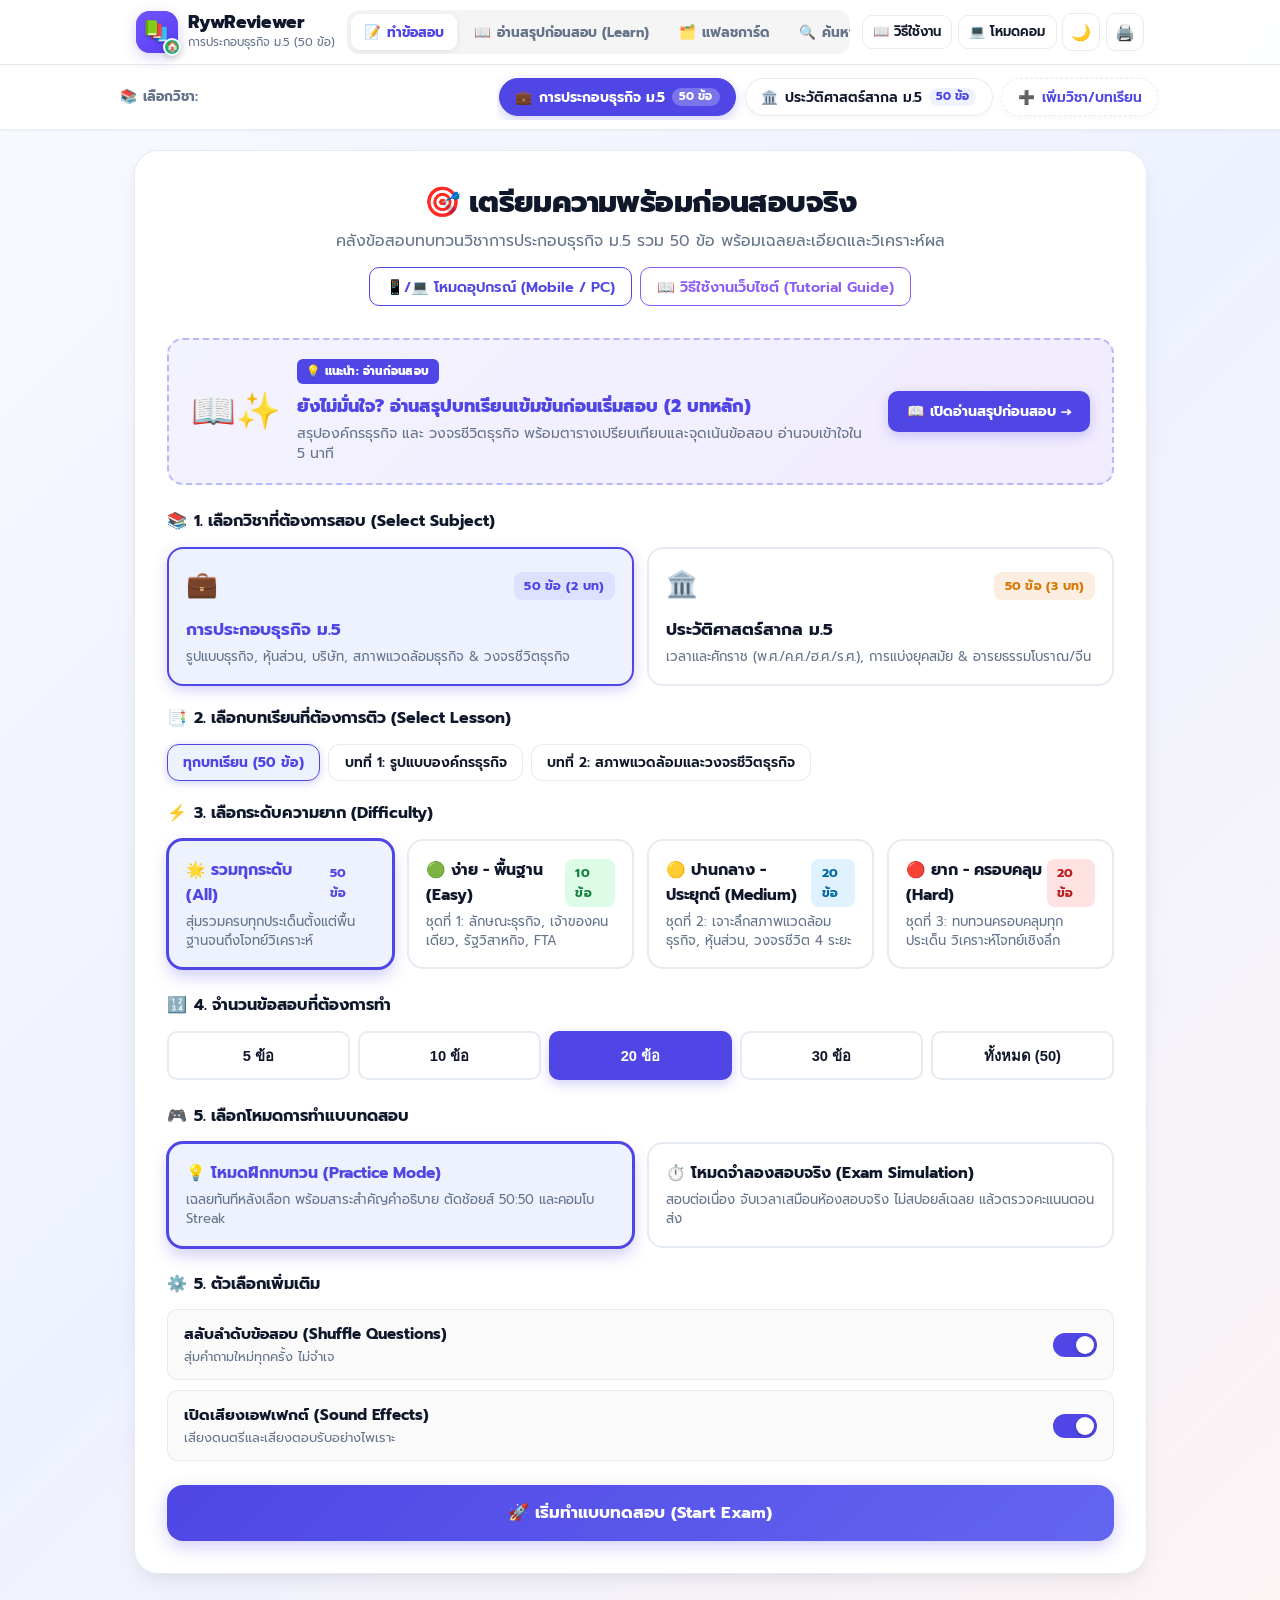
==== commit e8a9f7bb: "fix(ui): polish subject selection bar CSS and simplify settings to mobile/pc mode" ====
--- a/index.html
+++ b/index.html
@@ -62,8 +62,8 @@
         <button id="btn-open-tutorial" class="btn-secondary" style="padding: 0.35rem 0.65rem; font-size: 0.82rem;" title="ดูคู่มือวิธีใช้งานเว็บไซต์ (Tutorial)">
           <span>📖 วิธีใช้งาน</span>
         </button>
-        <button id="btn-reopen-wizard" class="btn-secondary" style="padding: 0.35rem 0.65rem; font-size: 0.82rem;" title="ตั้งค่าการสอบแบบทีละขั้นตอน">
-          <span>🧙‍♂️ สเต็ปตั้งค่า</span>
+        <button id="btn-reopen-wizard" class="btn-secondary" style="padding: 0.35rem 0.65rem; font-size: 0.82rem;" title="เลือกโหมดการแสดงผล (มือถือ / คอม)">
+          <span>📱/💻 โหมดอุปกรณ์</span>
         </button>
         <button id="theme-toggle-btn" class="icon-btn" title="สลับโหมดมืด/สว่าง">🌙</button>
         <button class="icon-btn" onclick="window.print()" title="พิมพ์ข้อสอบ (Print)">🖨️</button>
@@ -87,7 +87,7 @@
         <button class="subject-pill-btn" data-subject="history" id="subject-pill-history" type="button">
           <span class="subject-pill-icon">🏛️</span>
           <span class="subject-pill-name">ประวัติศาสตร์สากล ม.5</span>
-          <span class="subject-pill-badge" id="subject-badge-history">35 ข้อ</span>
+          <span class="subject-pill-badge" id="subject-badge-history">50 ข้อ</span>
         </button>
         <button class="subject-pill-btn add-subject-btn" id="btn-add-subject" type="button" title="เพิ่มวิชาใหม่หรือขยายบทเรียน">
           <span class="subject-pill-icon">➕</span>
@@ -164,7 +164,7 @@
           <p>คลังข้อสอบทบทวนวิชาการประกอบธุรกิจ ม.5 รวม 50 ข้อ พร้อมเฉลยละเอียดและวิเคราะห์ผล</p>
           <div style="margin-top: 0.85rem; display: flex; gap: 0.5rem; justify-content: center; flex-wrap: wrap;">
             <button id="btn-hero-wizard" class="btn-secondary" style="padding: 0.45rem 1rem; font-size: 0.9rem; border-color: var(--primary); color: var(--primary);">
-              <span>🧙‍♂️ ตั้งค่าแบบทีละสเต็ป (Step-by-Step Wizard)</span>
+              <span>📱/💻 โหมดอุปกรณ์ (Mobile / PC)</span>
             </button>
             <button id="btn-hero-tutorial" class="btn-secondary" style="padding: 0.45rem 1rem; font-size: 0.9rem; border-color: #8b5cf6; color: #8b5cf6;">
               <span>📖 วิธีใช้งานเว็บไซต์ (Tutorial Guide)</span>
@@ -185,9 +185,33 @@
           </div>
         </div>
 
-        <!-- Lesson / Chapter Selection -->
+        <!-- 1. Subject Selection Cards -->
         <div class="section-title">
-          <span>📑</span> 1. เลือกบทเรียนที่ต้องการติว (Select Lesson)
+          <span>📚</span> 1. เลือกวิชาที่ต้องการสอบ (Select Subject)
+        </div>
+        <div class="subject-cards-grid" style="display: grid; grid-template-columns: repeat(auto-fit, minmax(260px, 1fr)); gap: 0.85rem; margin-bottom: 1.25rem;">
+          <div class="option-card subject-card active" data-subject="thurakid" role="button" tabindex="0">
+            <div style="display: flex; align-items: center; justify-content: space-between; margin-bottom: 0.35rem;">
+              <span style="font-size: 1.6rem;">💼</span>
+              <span class="badge" style="background: rgba(99, 102, 241, 0.12); color: var(--primary); font-weight: 700;">50 ข้อ (2 บท)</span>
+            </div>
+            <div class="option-card-title" style="font-size: 1.05rem;">การประกอบธุรกิจ ม.5</div>
+            <div class="option-card-desc">รูปแบบธุรกิจ, หุ้นส่วน, บริษัท, สภาพแวดล้อมธุรกิจ & วงจรชีวิตธุรกิจ</div>
+          </div>
+
+          <div class="option-card subject-card" data-subject="history" role="button" tabindex="0">
+            <div style="display: flex; align-items: center; justify-content: space-between; margin-bottom: 0.35rem;">
+              <span style="font-size: 1.6rem;">🏛️</span>
+              <span class="badge" style="background: rgba(217, 119, 6, 0.12); color: #d97706; font-weight: 700;">50 ข้อ (3 บท)</span>
+            </div>
+            <div class="option-card-title" style="font-size: 1.05rem;">ประวัติศาสตร์สากล ม.5</div>
+            <div class="option-card-desc">เวลาและศักราช (พ.ศ./ค.ศ./ฮ.ศ./ร.ศ.), การแบ่งยุคสมัย & อารยธรรมโบราณ/จีน</div>
+          </div>
+        </div>
+
+        <!-- 2. Lesson / Chapter Selection -->
+        <div class="section-title">
+          <span>📑</span> 2. เลือกบทเรียนที่ต้องการติว (Select Lesson)
         </div>
         <div id="lesson-pills-container" class="lesson-pills-list">
           <!-- Dynamically populated from active subject -->
@@ -195,7 +219,7 @@
 
         <!-- Difficulty Selection -->
         <div class="section-title">
-          <span>⚡</span> 2. เลือกระดับความยาก (Difficulty)
+          <span>⚡</span> 3. เลือกระดับความยาก (Difficulty)
         </div>
         <div class="config-grid">
           <div class="option-card difficulty-card active" data-difficulty="all">
@@ -230,7 +254,7 @@
 
         <!-- Question Count Selection -->
         <div class="section-title">
-          <span>🔢</span> 3. จำนวนข้อสอบที่ต้องการทำ
+          <span>🔢</span> 4. จำนวนข้อสอบที่ต้องการทำ
         </div>
         <div class="number-pills">
           <button class="number-pill count-pill" data-count="5">5 ข้อ</button>
@@ -242,7 +266,7 @@
 
         <!-- Mode Selection -->
         <div class="section-title">
-          <span>🎮</span> 4. เลือกโหมดการทำแบบทดสอบ
+          <span>🎮</span> 5. เลือกโหมดการทำแบบทดสอบ
         </div>
         <div class="config-grid" style="grid-template-columns: 1fr 1fr;">
           <div class="option-card mode-card active" data-mode="practice">
@@ -1319,113 +1343,38 @@
     </div>
   </div>
 
-  <!-- ================= STEP-BY-STEP ONBOARDING WIZARD MODAL ================= -->
+  <!-- ================= DEVICE SETTINGS MODAL ================= -->
   <div id="wizard-modal" class="wizard-modal-backdrop">
-    <div class="wizard-card">
-      <div style="display: flex; justify-content: space-between; align-items: center; margin-bottom: 0.5rem;">
-        <span style="font-size: 0.85rem; font-weight: 700; color: var(--primary);">✨ ยินดีต้อนรับสู่ RywReviewer</span>
-        <button id="btn-close-wizard" class="icon-btn" style="border: none; width: 32px; height: 32px;">✕</button>
-      </div>
-
-      <!-- Step Indicators -->
-      <div class="wizard-step-indicator">
-        <div id="wizard-dot-1" class="wizard-step-dot active"></div>
-        <div id="wizard-dot-2" class="wizard-step-dot"></div>
-        <div id="wizard-dot-3" class="wizard-step-dot"></div>
-      </div>
-
-      <!-- STEP 1: Device Selection -->
-      <div id="wizard-step-1" class="wizard-step-content active">
-        <div class="wizard-header">
-          <div class="wizard-mascot">📱💻</div>
-          <h3 class="cute-modal-title">คุณกำลังใช้งานผ่านอุปกรณ์ใด?</h3>
-          <p class="cute-modal-desc">ระบบจะปรับแต่งขนาดปุ่มและรูปแบบการแสดงผลให้เหมาะสมที่สุด</p>
-        </div>
-
-        <div style="display: grid; grid-template-columns: 1fr 1fr; gap: 0.85rem; margin-bottom: 1rem;">
-          <div class="option-card wizard-device-card active" data-device="mobile">
-            <div style="font-size: 2rem; text-align: center; margin-bottom: 0.25rem;">📱</div>
-            <div class="option-card-title" style="justify-content: center;">สมาร์ตโฟน (Mobile)</div>
-            <div class="option-card-desc" style="text-align: center;">ปุ่มสัมผัสขนาดใหญ่พิเศษ ป้องกันการกดพลาด</div>
-          </div>
-
-          <div class="option-card wizard-device-card" data-device="pc">
-            <div style="font-size: 2rem; text-align: center; margin-bottom: 0.25rem;">💻</div>
-            <div class="option-card-title" style="justify-content: center;">คอมพิวเตอร์ (PC / Laptop)</div>
-            <div class="option-card-desc" style="text-align: center;">รองรับคีย์ลัด 1-4, Enter, Esc เต็มรูปแบบ</div>
-          </div>
-        </div>
-      </div>
-
-      <!-- STEP 2: Difficulty Selection -->
-      <div id="wizard-step-2" class="wizard-step-content">
-        <div class="wizard-header">
-          <div class="wizard-mascot">⚡🎯</div>
-          <h3 class="cute-modal-title">เลือกระดับความยากที่ต้องการติว</h3>
-          <p class="cute-modal-desc">ข้อสอบทั้งหมด 50 ข้อ แบ่งออกเป็น 3 ชุดตามความลึก</p>
-        </div>
-
-        <div class="config-grid" style="grid-template-columns: 1fr 1fr; margin-bottom: 1rem;">
-          <div class="option-card wizard-diff-card active" data-diff="all">
-            <div class="option-card-title">🌟 รวมทุกระดับ (50 ข้อ)</div>
-            <div class="option-card-desc">สุ่มรวมครบทุกประเด็น</div>
-          </div>
-          <div class="option-card wizard-diff-card" data-diff="easy">
-            <div class="option-card-title">🟢 ง่าย - พื้นฐาน (10 ข้อ)</div>
-            <div class="option-card-desc">ชุดที่ 1: ลักษณะธุรกิจ, รัฐวิสาหกิจ</div>
-          </div>
-          <div class="option-card wizard-diff-card" data-diff="normal">
-            <div class="option-card-title">🟡 ปานกลาง - ประยุกต์ (20 ข้อ)</div>
-            <div class="option-card-desc">ชุดที่ 2: สภาพแวดล้อม, วงจรชีวิต</div>
-          </div>
-          <div class="option-card wizard-diff-card" data-diff="hard">
-            <div class="option-card-title">🔴 ยาก - ครอบคลุม (20 ข้อ)</div>
-            <div class="option-card-desc">ชุดที่ 3: วิเคราะห์โจทย์เชิงลึก</div>
-          </div>
-        </div>
-      </div>
-
-      <!-- STEP 3: Count, Mode, and Start -->
-      <div id="wizard-step-3" class="wizard-step-content">
-        <div class="wizard-header">
-          <div class="wizard-mascot">🎲⏱️</div>
-          <h3 class="cute-modal-title">จำนวนข้อและรูปแบบการติว</h3>
-          <p class="cute-modal-desc">ระบบจะสุ่มคำถามและสุ่มตำแหน่งช้อยส์ ก ข ค ง ใหม่ทั้งหมด!</p>
-        </div>
-
-        <!-- Count selection -->
-        <div style="font-weight: 700; font-size: 0.9rem; margin-bottom: 0.45rem;">เลือกจำนวนข้อ:</div>
-        <div class="number-pills" style="margin-bottom: 1.25rem;">
-          <button class="number-pill wizard-count-pill" data-count="5">5 ข้อ</button>
-          <button class="number-pill wizard-count-pill" data-count="10">10 ข้อ</button>
-          <button class="number-pill wizard-count-pill active" data-count="20">20 ข้อ</button>
-          <button class="number-pill wizard-count-pill" data-count="all">ทั้งหมด</button>
-        </div>
-
-        <!-- Mode selection -->
-        <div style="font-weight: 700; font-size: 0.9rem; margin-bottom: 0.45rem;">เลือกโหมดการทำ:</div>
-        <div style="display: grid; grid-template-columns: 1fr 1fr; gap: 0.75rem; margin-bottom: 1.25rem;">
-          <div class="option-card wizard-mode-card active" data-mode="practice">
-            <div class="option-card-title">💡 โหมดฝึกทบทวน</div>
-            <div class="option-card-desc">เฉลยทันที พร้อมคำอธิบายละเอียด</div>
-          </div>
-          <div class="option-card wizard-mode-card" data-mode="exam">
-            <div class="option-card-title">⏱️ โหมดจำลองสอบจริง</div>
-            <div class="option-card-desc">จับเวลา สรุปผลคะแนนตอนจบ</div>
-          </div>
-        </div>
-      </div>
-
-      <!-- Wizard Navigation Buttons -->
-      <div class="wizard-nav-buttons">
-        <button id="btn-wizard-prev" class="btn-secondary" style="visibility: hidden;">
-          ← ย้อนกลับ
-        </button>
-        <button id="btn-wizard-next" class="btn-primary" style="width: auto; padding: 0.65rem 1.75rem;">
-          ถัดไป →
-        </button>
-        <button id="btn-wizard-start" class="btn-primary" style="display: none; width: auto; padding: 0.65rem 1.75rem; background: linear-gradient(135deg, #10b981 0%, #059669 100%);">
-          🚀 เริ่มทำข้อสอบทันที!
+    <div class="wizard-card" style="max-width: 480px;">
+      <div style="display: flex; justify-content: space-between; align-items: center; margin-bottom: 0.75rem;">
+        <span style="font-size: 0.95rem; font-weight: 700; color: var(--primary);">📱 / 💻 ตั้งค่าโหมดอุปกรณ์ (Device Mode)</span>
+        <button id="btn-close-wizard" class="icon-btn" style="border: none; width: 32px; height: 32px;" title="ปิด">✕</button>
+      </div>
+
+      <div class="wizard-header" style="margin-bottom: 1.25rem;">
+        <div class="wizard-mascot">📱💻</div>
+        <h3 class="cute-modal-title">คุณกำลังใช้งานผ่านอุปกรณ์ใด?</h3>
+        <p class="cute-modal-desc">เลือกโหมดที่เหมาะสมเพื่อประสบการณ์การทำข้อสอบที่ดีที่สุด</p>
+      </div>
+
+      <div style="display: grid; grid-template-columns: 1fr 1fr; gap: 0.85rem; margin-bottom: 1.5rem;">
+        <div class="option-card wizard-device-card active" data-device="mobile" role="button" tabindex="0">
+          <div style="font-size: 2.2rem; text-align: center; margin-bottom: 0.35rem;">📱</div>
+          <div class="option-card-title" style="justify-content: center; font-size: 1rem;">สมาร์ตโฟน (Mobile)</div>
+          <div class="option-card-desc" style="text-align: center;">ปุ่มสัมผัสขนาดใหญ่พิเศษ เลย์เอาต์แนวตั้ง กดง่าย ไม่กดพลาด</div>
+        </div>
+
+        <div class="option-card wizard-device-card" data-device="pc" role="button" tabindex="0">
+          <div style="font-size: 2.2rem; text-align: center; margin-bottom: 0.35rem;">💻</div>
+          <div class="option-card-title" style="justify-content: center; font-size: 1rem;">คอมพิวเตอร์ (PC / Laptop)</div>
+          <div class="option-card-desc" style="text-align: center;">รองรับคีย์บอร์ดลัด 1-4, Enter, Spacebar, หน้าจอกว้างเต็มตา</div>
+        </div>
+      </div>
+
+      <div style="display: flex; justify-content: flex-end; gap: 0.75rem;">
+        <button id="btn-cancel-device-mode" class="btn-secondary" style="padding: 0.6rem 1.2rem;">ยกเลิก</button>
+        <button id="btn-save-device-mode" class="btn-primary" style="width: auto; padding: 0.6rem 1.75rem;">
+          💾 บันทึกโหมด
         </button>
       </div>
     </div>
--- a/style.css
+++ b/style.css
@@ -2396,28 +2396,36 @@
 }
 
 /* ==========================================================================
-   MULTI-SUBJECT & LESSON SELECTOR STYLES
+   MULTI-SUBJECT & LESSON SELECTOR STYLES (Fixed & Polished)
    ========================================================================== */
 .subject-bar-wrapper {
   background: var(--card-bg);
-  border-bottom: 1px solid var(--border);
-  padding: 0.65rem 1rem;
+  border-bottom: 1px solid var(--card-border);
+  padding: 0.55rem 1rem;
+  box-shadow: 0 1px 3px rgba(0, 0, 0, 0.03);
   position: relative;
-  z-index: 10;
+  z-index: 55;
+  transition: background 0.2s ease, border-color 0.2s ease;
+}
+
+[data-theme="dark"] .subject-bar-wrapper {
+  background: rgba(15, 23, 42, 0.95);
+  border-bottom-color: var(--card-border);
 }
 
 .subject-bar-container {
-  max-width: 1200px;
+  max-width: 1040px;
   margin: 0 auto;
   display: flex;
   align-items: center;
+  justify-content: space-between;
   gap: 0.75rem;
 }
 
 .subject-bar-label {
   display: flex;
   align-items: center;
-  gap: 0.35rem;
+  gap: 0.4rem;
   font-size: 0.85rem;
   font-weight: 700;
   color: var(--text-muted);
@@ -2427,9 +2435,9 @@
 .subject-pills-list {
   display: flex;
   align-items: center;
-  gap: 0.6rem;
+  gap: 0.55rem;
   overflow-x: auto;
-  padding: 2px 4px;
+  padding: 4px 2px;
   -webkit-overflow-scrolling: touch;
   scrollbar-width: none;
 }
@@ -2440,18 +2448,25 @@
 .subject-pill-btn {
   display: inline-flex;
   align-items: center;
-  gap: 0.5rem;
-  padding: 0.5rem 1rem;
+  gap: 0.45rem;
+  padding: 0.48rem 0.95rem;
   border-radius: 999px;
-  background: var(--bg);
-  border: 1.5px solid var(--border);
-  color: var(--text);
+  background: var(--card-bg);
+  border: 1.5px solid var(--card-border);
+  color: var(--text-main);
   font-family: inherit;
-  font-size: 0.88rem;
+  font-size: 0.86rem;
   font-weight: 600;
   cursor: pointer;
   white-space: nowrap;
+  box-shadow: var(--shadow-sm);
   transition: all 0.2s cubic-bezier(0.16, 1, 0.3, 1);
+}
+
+[data-theme="dark"] .subject-pill-btn {
+  background: rgba(30, 41, 59, 0.8);
+  border-color: rgba(71, 85, 105, 0.6);
+  color: var(--text-main);
 }
 
 .subject-pill-btn:hover {
@@ -2461,23 +2476,34 @@
 
 .subject-pill-btn.active {
   background: var(--primary);
-  color: #ffffff;
+  color: #ffffff !important;
   border-color: var(--primary);
-  box-shadow: 0 4px 14px rgba(99, 102, 241, 0.35);
+  box-shadow: 0 4px 12px var(--primary-glow);
+}
+
+.subject-pill-btn.active .subject-pill-name {
+  color: #ffffff !important;
+  font-weight: 700;
 }
 
 .subject-pill-btn.active .subject-pill-badge {
   background: rgba(255, 255, 255, 0.25);
-  color: #ffffff;
+  color: #ffffff !important;
 }
 
 .subject-pill-badge {
   font-size: 0.72rem;
-  padding: 0.15rem 0.45rem;
+  padding: 0.12rem 0.45rem;
   border-radius: 999px;
-  background: var(--border);
+  background: var(--primary-light);
+  color: var(--primary);
+  font-weight: 700;
+  line-height: 1.2;
+}
+
+[data-theme="dark"] .subject-pill-badge {
+  background: rgba(255, 255, 255, 0.08);
   color: var(--text-muted);
-  font-weight: 700;
 }
 
 .subject-pill-btn.add-subject-btn {
@@ -2485,8 +2511,22 @@
   background: transparent;
   color: var(--primary);
 }
+
 .subject-pill-btn.add-subject-btn:hover {
-  background: rgba(99, 102, 241, 0.08);
+  background: var(--primary-light);
+}
+
+/* Setup Screen Subject Cards */
+.subject-card {
+  transition: all 0.22s cubic-bezier(0.16, 1, 0.3, 1);
+}
+.subject-card.active {
+  border-color: var(--primary);
+  background: var(--primary-light);
+  box-shadow: 0 4px 14px var(--primary-glow);
+}
+[data-theme="dark"] .subject-card.active {
+  background: rgba(99, 102, 241, 0.15);
 }
 
 /* Lesson Pills in Setup Screen */
@@ -2504,8 +2544,8 @@
   padding: 0.45rem 0.95rem;
   border-radius: 12px;
   background: var(--card-bg);
-  border: 1.5px solid var(--border);
-  color: var(--text);
+  border: 1.5px solid var(--card-border);
+  color: var(--text-main);
   font-family: inherit;
   font-size: 0.86rem;
   font-weight: 600;
@@ -2513,20 +2553,86 @@
   transition: all 0.2s;
 }
 
+[data-theme="dark"] .lesson-pill-btn {
+  background: rgba(30, 41, 59, 0.7);
+  border-color: rgba(71, 85, 105, 0.6);
+  color: var(--text-main);
+}
+
 .lesson-pill-btn:hover {
   border-color: var(--primary);
+  transform: translateY(-1px);
 }
 
 .lesson-pill-btn.active {
-  background: rgba(99, 102, 241, 0.1);
+  background: var(--primary-light);
   border-color: var(--primary);
   color: var(--primary);
-  box-shadow: 0 2px 8px rgba(99, 102, 241, 0.18);
-}
-
-/* History Theme Accents */
+  font-weight: 700;
+  box-shadow: 0 2px 8px var(--primary-glow);
+}
+
+[data-theme="dark"] .lesson-pill-btn.active {
+  background: rgba(99, 102, 241, 0.2);
+  color: #a5b4fc;
+}
+
+/* History Subject Theme Accents */
 [data-subject-theme="history"] {
   --primary: #d97706;
   --primary-hover: #b45309;
-}
-
+  --primary-light: #fef3c7;
+  --primary-glow: rgba(217, 119, 6, 0.25);
+}
+
+[data-theme="dark"][data-subject-theme="history"] {
+  --primary: #f59e0b;
+  --primary-hover: #d97706;
+  --primary-light: rgba(245, 158, 11, 0.15);
+  --primary-glow: rgba(245, 158, 11, 0.35);
+}
+
+/* ==========================================================================
+   DEVICE MODE OVERRIDES (Mobile vs PC Mode)
+   ========================================================================== */
+body.mobile-ui .app-main {
+  max-width: 580px;
+}
+body.mobile-ui .header-container {
+  max-width: 580px;
+}
+body.mobile-ui .subject-bar-container {
+  max-width: 580px;
+}
+body.mobile-ui .config-grid {
+  grid-template-columns: 1fr;
+}
+body.mobile-ui .choice-btn {
+  padding: 0.95rem 1.1rem;
+  font-size: 1rem;
+  min-height: 52px;
+}
+body.mobile-ui .question-text {
+  font-size: 1.12rem;
+  line-height: 1.55;
+}
+
+body.pc-ui .app-main {
+  max-width: 1040px;
+}
+
+@media (max-width: 640px) {
+  .subject-bar-wrapper {
+    padding: 0.4rem 0.5rem;
+  }
+  .subject-bar-container {
+    gap: 0.35rem;
+  }
+  .subject-bar-label {
+    display: none; /* Hide label on small mobile to give room to subject pills */
+  }
+  .subject-pill-btn {
+    padding: 0.38rem 0.75rem;
+    font-size: 0.82rem;
+  }
+}
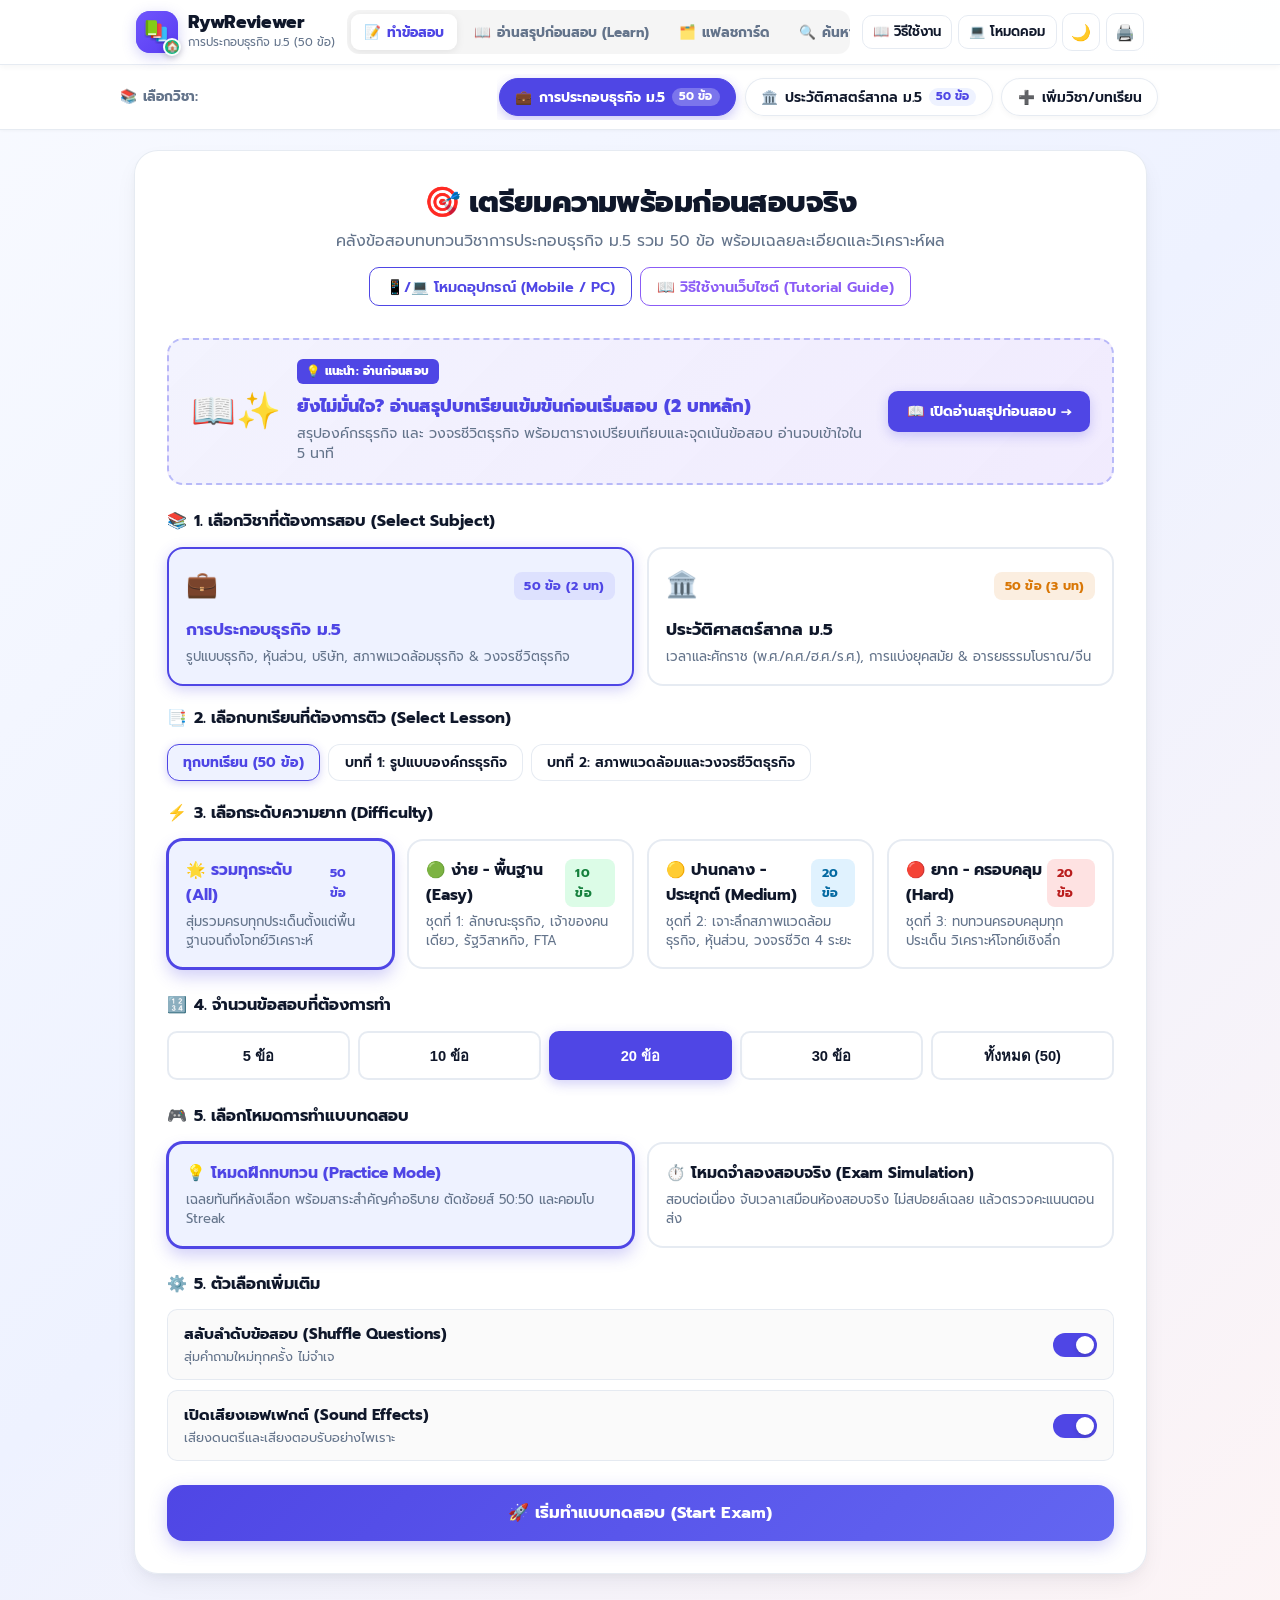
==== commit 114a5413: "fix(cache): bust browser cache with query versions, add critical inline CSS, and wire rock-solid dev" ====
--- a/index.html
+++ b/index.html
@@ -19,7 +19,148 @@
   <link rel="preconnect" href="https://fonts.gstatic.com" crossorigin>
   <link href="https://fonts.googleapis.com/css2?family=Prompt:wght@400;600;700;800&family=Sarabun:wght@400;600&display=swap" rel="stylesheet">
 
-  <link rel="stylesheet" href="style.css">
+  <link rel="stylesheet" href="style.css?v=20261124_04">
+  <!-- Critical CSS for Subject Selector and Device Mode (Bypasses any CDN cache) -->
+  <style>
+    .subject-bar-wrapper {
+      background: var(--card-bg, #ffffff);
+      border-bottom: 1px solid var(--card-border, #e2e8f0);
+      padding: 0.55rem 1rem;
+      position: relative;
+      z-index: 55;
+    }
+    [data-theme="dark"] .subject-bar-wrapper {
+      background: rgba(15, 23, 42, 0.95);
+      border-bottom-color: rgba(51, 65, 85, 0.7);
+    }
+    .subject-bar-container {
+      max-width: 1040px;
+      margin: 0 auto;
+      display: flex;
+      align-items: center;
+      justify-content: space-between;
+      gap: 0.75rem;
+    }
+    .subject-bar-label {
+      display: flex;
+      align-items: center;
+      gap: 0.4rem;
+      font-size: 0.85rem;
+      font-weight: 700;
+      color: var(--text-muted, #64748b);
+      white-space: nowrap;
+    }
+    .subject-pills-list {
+      display: flex;
+      align-items: center;
+      gap: 0.55rem;
+      overflow-x: auto;
+      padding: 4px 2px;
+      -webkit-overflow-scrolling: touch;
+      scrollbar-width: none;
+    }
+    .subject-pill-btn, button.subject-pill-btn {
+      -webkit-appearance: none !important;
+      -moz-appearance: none !important;
+      appearance: none !important;
+      display: inline-flex !important;
+      align-items: center !important;
+      gap: 0.45rem !important;
+      padding: 0.48rem 0.95rem !important;
+      border-radius: 999px !important;
+      background: var(--card-bg, #ffffff) !important;
+      border: 1.5px solid var(--card-border, #e2e8f0) !important;
+      color: var(--text-main, #0f172a) !important;
+      font-family: inherit !important;
+      font-size: 0.86rem !important;
+      font-weight: 600 !important;
+      cursor: pointer !important;
+      white-space: nowrap !important;
+      outline: none !important;
+      box-shadow: 0 2px 6px rgba(0,0,0,0.04) !important;
+      transition: all 0.2s cubic-bezier(0.16, 1, 0.3, 1) !important;
+    }
+    [data-theme="dark"] .subject-pill-btn, [data-theme="dark"] button.subject-pill-btn {
+      background: rgba(30, 41, 59, 0.8) !important;
+      border-color: rgba(71, 85, 105, 0.6) !important;
+      color: #f8fafc !important;
+    }
+    .subject-pill-btn:hover {
+      border-color: var(--primary, #4f46e5) !important;
+      transform: translateY(-1px);
+    }
+    .subject-pill-btn.active, button.subject-pill-btn.active {
+      background: var(--primary, #4f46e5) !important;
+      color: #ffffff !important;
+      border-color: var(--primary, #4f46e5) !important;
+      box-shadow: 0 4px 12px rgba(79, 70, 229, 0.3) !important;
+    }
+    .subject-pill-btn.active .subject-pill-name {
+      color: #ffffff !important;
+      font-weight: 700;
+    }
+    .subject-pill-btn.active .subject-pill-badge {
+      background: rgba(255, 255, 255, 0.25) !important;
+      color: #ffffff !important;
+    }
+    .subject-pill-badge {
+      font-size: 0.72rem;
+      padding: 0.12rem 0.45rem;
+      border-radius: 999px;
+      background: var(--primary-light, #eef2ff);
+      color: var(--primary, #4f46e5);
+      font-weight: 700;
+      line-height: 1.2;
+    }
+    [data-theme="dark"] .subject-pill-badge {
+      background: rgba(255, 255, 255, 0.08);
+      color: #94a3b8;
+    }
+    .subject-card {
+      transition: all 0.22s cubic-bezier(0.16, 1, 0.3, 1);
+      cursor: pointer;
+      user-select: none;
+    }
+    .subject-card.active {
+      border-color: var(--primary, #4f46e5) !important;
+      background: var(--primary-light, #eef2ff) !important;
+      box-shadow: 0 4px 14px rgba(79, 70, 229, 0.25) !important;
+    }
+    [data-theme="dark"] .subject-card.active {
+      background: rgba(99, 102, 241, 0.15) !important;
+    }
+    .lesson-pill-btn {
+      display: inline-flex;
+      align-items: center;
+      gap: 0.4rem;
+      padding: 0.45rem 0.95rem;
+      border-radius: 12px;
+      background: var(--card-bg, #ffffff);
+      border: 1.5px solid var(--card-border, #e2e8f0);
+      color: var(--text-main, #0f172a);
+      font-family: inherit;
+      font-size: 0.86rem;
+      font-weight: 600;
+      cursor: pointer;
+      transition: all 0.2s;
+    }
+    .lesson-pill-btn.active {
+      background: var(--primary-light, #eef2ff);
+      border-color: var(--primary, #4f46e5);
+      color: var(--primary, #4f46e5);
+      font-weight: 700;
+    }
+    [data-theme="dark"] .lesson-pill-btn.active {
+      background: rgba(99, 102, 241, 0.2);
+      color: #a5b4fc;
+    }
+    @media (max-width: 640px) {
+      .subject-bar-wrapper { padding: 0.4rem 0.5rem; }
+      .subject-bar-container { gap: 0.35rem; }
+      .subject-bar-label { display: none; }
+      .subject-pill-btn { padding: 0.38rem 0.75rem !important; font-size: 0.82rem !important; }
+    }
+  </style>
 </head>
 <body>
 
@@ -79,12 +220,12 @@
         <span>เลือกวิชา:</span>
       </div>
       <div class="subject-pills-list" id="subject-pills-list">
-        <button class="subject-pill-btn active" data-subject="thurakid" id="subject-pill-thurakid" type="button">
+        <button class="subject-pill-btn active" data-subject="thurakid" id="subject-pill-thurakid" type="button" onclick="window.examApp?.switchSubject('thurakid')">
           <span class="subject-pill-icon">💼</span>
           <span class="subject-pill-name">การประกอบธุรกิจ ม.5</span>
           <span class="subject-pill-badge" id="subject-badge-thurakid">50 ข้อ</span>
         </button>
-        <button class="subject-pill-btn" data-subject="history" id="subject-pill-history" type="button">
+        <button class="subject-pill-btn" data-subject="history" id="subject-pill-history" type="button" onclick="window.examApp?.switchSubject('history')">
           <span class="subject-pill-icon">🏛️</span>
           <span class="subject-pill-name">ประวัติศาสตร์สากล ม.5</span>
           <span class="subject-pill-badge" id="subject-badge-history">50 ข้อ</span>
@@ -190,7 +331,7 @@
           <span>📚</span> 1. เลือกวิชาที่ต้องการสอบ (Select Subject)
         </div>
         <div class="subject-cards-grid" style="display: grid; grid-template-columns: repeat(auto-fit, minmax(260px, 1fr)); gap: 0.85rem; margin-bottom: 1.25rem;">
-          <div class="option-card subject-card active" data-subject="thurakid" role="button" tabindex="0">
+          <div class="option-card subject-card active" data-subject="thurakid" role="button" tabindex="0" onclick="window.examApp?.switchSubject('thurakid')">
             <div style="display: flex; align-items: center; justify-content: space-between; margin-bottom: 0.35rem;">
               <span style="font-size: 1.6rem;">💼</span>
               <span class="badge" style="background: rgba(99, 102, 241, 0.12); color: var(--primary); font-weight: 700;">50 ข้อ (2 บท)</span>
@@ -199,7 +340,7 @@
             <div class="option-card-desc">รูปแบบธุรกิจ, หุ้นส่วน, บริษัท, สภาพแวดล้อมธุรกิจ & วงจรชีวิตธุรกิจ</div>
           </div>
 
-          <div class="option-card subject-card" data-subject="history" role="button" tabindex="0">
+          <div class="option-card subject-card" data-subject="history" role="button" tabindex="0" onclick="window.examApp?.switchSubject('history')">
             <div style="display: flex; align-items: center; justify-content: space-between; margin-bottom: 0.35rem;">
               <span style="font-size: 1.6rem;">🏛️</span>
               <span class="badge" style="background: rgba(217, 119, 6, 0.12); color: #d97706; font-weight: 700;">50 ข้อ (3 บท)</span>
@@ -1348,7 +1489,7 @@
     <div class="wizard-card" style="max-width: 480px;">
       <div style="display: flex; justify-content: space-between; align-items: center; margin-bottom: 0.75rem;">
         <span style="font-size: 0.95rem; font-weight: 700; color: var(--primary);">📱 / 💻 ตั้งค่าโหมดอุปกรณ์ (Device Mode)</span>
-        <button id="btn-close-wizard" class="icon-btn" style="border: none; width: 32px; height: 32px;" title="ปิด">✕</button>
+        <button id="btn-close-wizard" class="icon-btn" style="border: none; width: 32px; height: 32px;" title="ปิด" onclick="window.examApp?.closeWizard()">✕</button>
       </div>
 
       <div class="wizard-header" style="margin-bottom: 1.25rem;">
@@ -1358,13 +1499,13 @@
       </div>
 
       <div style="display: grid; grid-template-columns: 1fr 1fr; gap: 0.85rem; margin-bottom: 1.5rem;">
-        <div class="option-card wizard-device-card active" data-device="mobile" role="button" tabindex="0">
+        <div class="option-card wizard-device-card active" data-device="mobile" role="button" tabindex="0" onclick="document.querySelectorAll('.wizard-device-card').forEach(c=>c.classList.remove('active')); this.classList.add('active');">
           <div style="font-size: 2.2rem; text-align: center; margin-bottom: 0.35rem;">📱</div>
           <div class="option-card-title" style="justify-content: center; font-size: 1rem;">สมาร์ตโฟน (Mobile)</div>
           <div class="option-card-desc" style="text-align: center;">ปุ่มสัมผัสขนาดใหญ่พิเศษ เลย์เอาต์แนวตั้ง กดง่าย ไม่กดพลาด</div>
         </div>
 
-        <div class="option-card wizard-device-card" data-device="pc" role="button" tabindex="0">
+        <div class="option-card wizard-device-card" data-device="pc" role="button" tabindex="0" onclick="document.querySelectorAll('.wizard-device-card').forEach(c=>c.classList.remove('active')); this.classList.add('active');">
           <div style="font-size: 2.2rem; text-align: center; margin-bottom: 0.35rem;">💻</div>
           <div class="option-card-title" style="justify-content: center; font-size: 1rem;">คอมพิวเตอร์ (PC / Laptop)</div>
           <div class="option-card-desc" style="text-align: center;">รองรับคีย์บอร์ดลัด 1-4, Enter, Spacebar, หน้าจอกว้างเต็มตา</div>
@@ -1372,8 +1513,8 @@
       </div>
 
       <div style="display: flex; justify-content: flex-end; gap: 0.75rem;">
-        <button id="btn-cancel-device-mode" class="btn-secondary" style="padding: 0.6rem 1.2rem;">ยกเลิก</button>
-        <button id="btn-save-device-mode" class="btn-primary" style="width: auto; padding: 0.6rem 1.75rem;">
+        <button id="btn-cancel-device-mode" class="btn-secondary" style="padding: 0.6rem 1.2rem;" onclick="window.examApp?.closeWizard()">ยกเลิก</button>
+        <button id="btn-save-device-mode" class="btn-primary" style="width: auto; padding: 0.6rem 1.75rem;" onclick="window.examApp?.saveDeviceMode()">
           💾 บันทึกโหมด
         </button>
       </div>
@@ -1548,8 +1689,8 @@
   </div>
 
   <!-- Scripts -->
-  <script src="questions_data.js"></script>
-  <script src="app.js"></script>
+  <script src="questions_data.js?v=20261124_04"></script>
+  <script src="app.js?v=20261124_04"></script>
   <!-- ================= EXPAND SUBJECT / LESSON MODAL ================= -->
   <div id="expand-subject-modal" class="wizard-modal-backdrop" style="display: none;">
     <div class="wizard-card" style="max-width: 540px;">
--- a/style.css
+++ b/style.css
@@ -2445,22 +2445,26 @@
   display: none;
 }
 
-.subject-pill-btn {
-  display: inline-flex;
-  align-items: center;
-  gap: 0.45rem;
-  padding: 0.48rem 0.95rem;
-  border-radius: 999px;
-  background: var(--card-bg);
-  border: 1.5px solid var(--card-border);
-  color: var(--text-main);
-  font-family: inherit;
-  font-size: 0.86rem;
-  font-weight: 600;
-  cursor: pointer;
-  white-space: nowrap;
-  box-shadow: var(--shadow-sm);
-  transition: all 0.2s cubic-bezier(0.16, 1, 0.3, 1);
+.subject-pill-btn, button.subject-pill-btn {
+  -webkit-appearance: none !important;
+  -moz-appearance: none !important;
+  appearance: none !important;
+  display: inline-flex !important;
+  align-items: center !important;
+  gap: 0.45rem !important;
+  padding: 0.48rem 0.95rem !important;
+  border-radius: 999px !important;
+  background: var(--card-bg) !important;
+  border: 1.5px solid var(--card-border) !important;
+  color: var(--text-main) !important;
+  font-family: inherit !important;
+  font-size: 0.86rem !important;
+  font-weight: 600 !important;
+  cursor: pointer !important;
+  white-space: nowrap !important;
+  box-shadow: var(--shadow-sm) !important;
+  outline: none !important;
+  transition: all 0.2s cubic-bezier(0.16, 1, 0.3, 1) !important;
 }
 
 [data-theme="dark"] .subject-pill-btn {
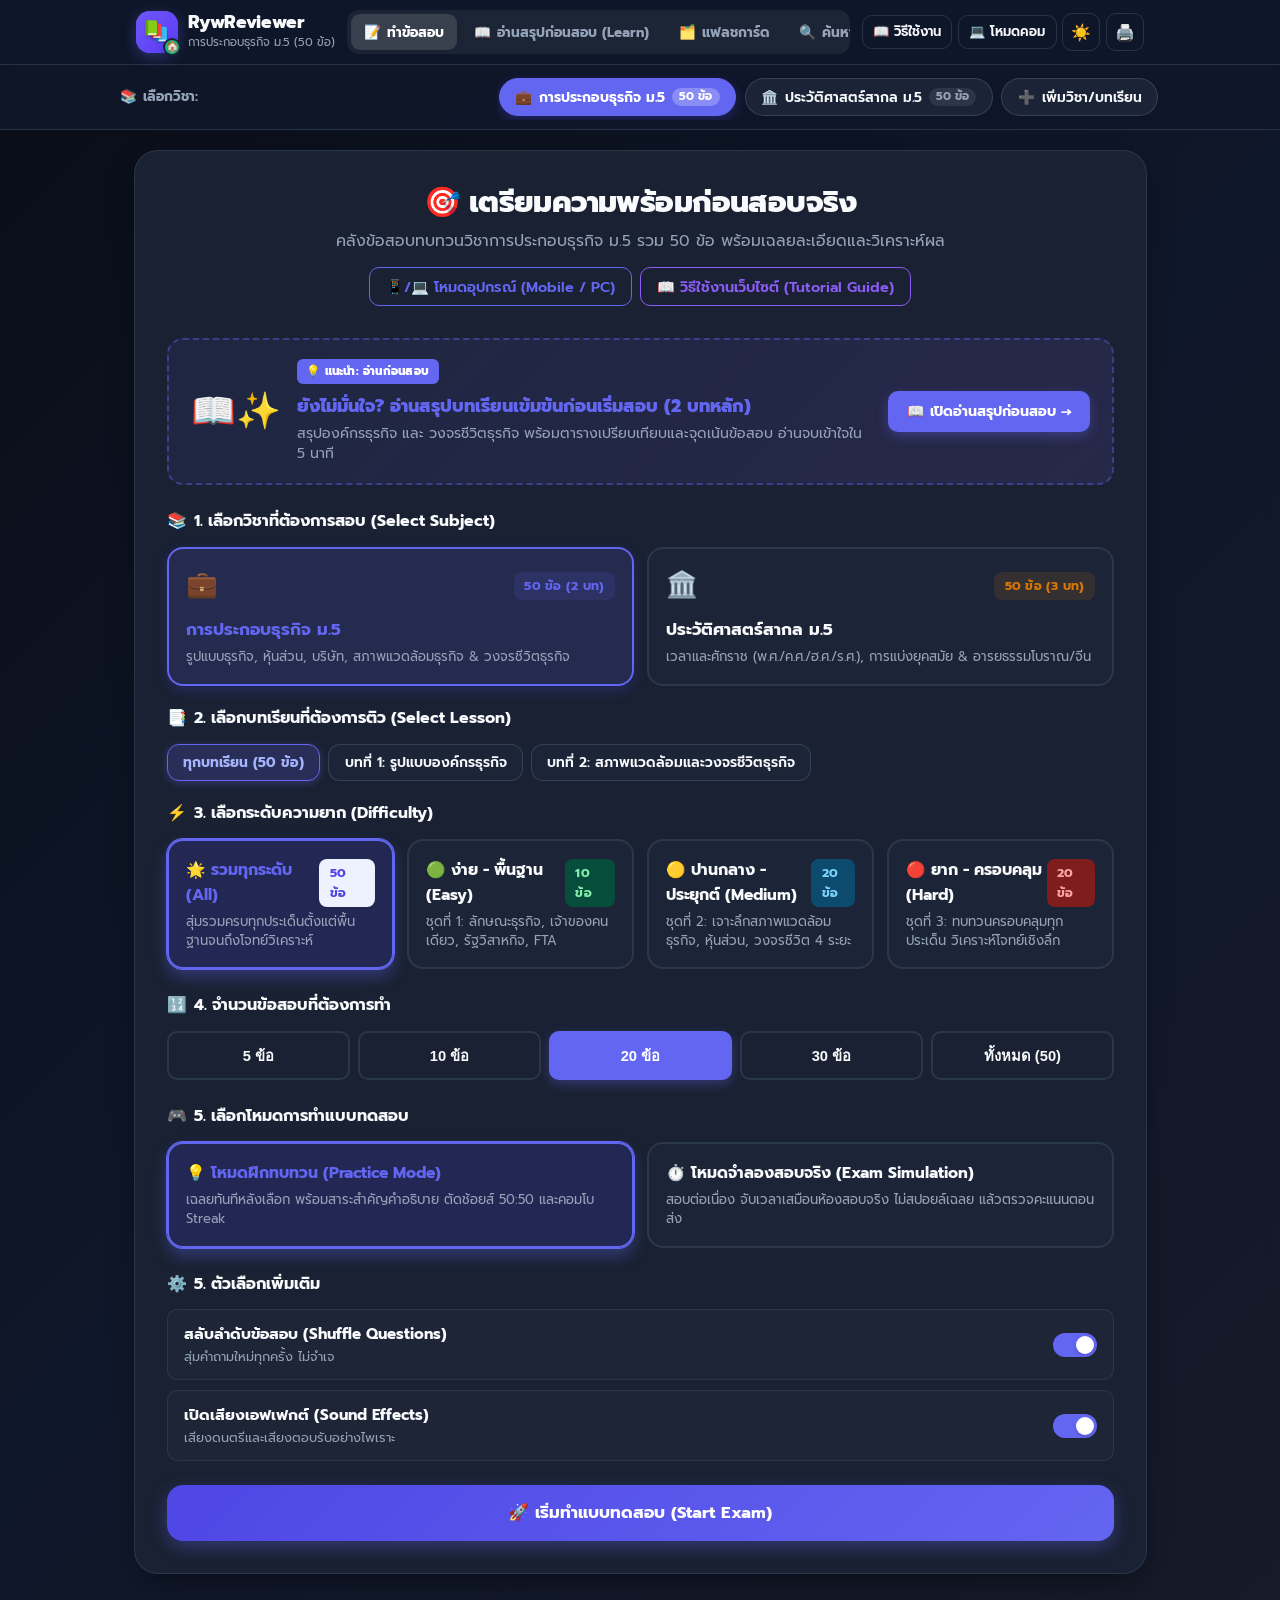
==== commit 8ee74d80: "feat(theme): set default theme to black/dark mode" ====
--- a/index.html
+++ b/index.html
@@ -1,5 +1,5 @@
 <!DOCTYPE html>
-<html lang="th" data-theme="light">
+<html lang="th" data-theme="dark">
 <head>
   <meta charset="UTF-8">
   <meta name="viewport" content="width=device-width, initial-scale=1.0, maximum-scale=1.0, user-scalable=no">
@@ -19,7 +19,7 @@
   <link rel="preconnect" href="https://fonts.gstatic.com" crossorigin>
   <link href="https://fonts.googleapis.com/css2?family=Prompt:wght@400;600;700;800&family=Sarabun:wght@400;600&display=swap" rel="stylesheet">
 
-  <link rel="stylesheet" href="style.css?v=20261124_04">
+  <link rel="stylesheet" href="style.css?v=20261124_05">
   <!-- Critical CSS for Subject Selector and Device Mode (Bypasses any CDN cache) -->
   <style>
     .subject-bar-wrapper {
@@ -206,7 +206,7 @@
         <button id="btn-reopen-wizard" class="btn-secondary" style="padding: 0.35rem 0.65rem; font-size: 0.82rem;" title="เลือกโหมดการแสดงผล (มือถือ / คอม)">
           <span>📱/💻 โหมดอุปกรณ์</span>
         </button>
-        <button id="theme-toggle-btn" class="icon-btn" title="สลับโหมดมืด/สว่าง">🌙</button>
+        <button id="theme-toggle-btn" class="icon-btn" title="สลับโหมดมืด/สว่าง">☀️</button>
         <button class="icon-btn" onclick="window.print()" title="พิมพ์ข้อสอบ (Print)">🖨️</button>
       </div>
     </div>
@@ -1689,8 +1689,8 @@
   </div>
 
   <!-- Scripts -->
-  <script src="questions_data.js?v=20261124_04"></script>
-  <script src="app.js?v=20261124_04"></script>
+  <script src="questions_data.js?v=20261124_05"></script>
+  <script src="app.js?v=20261124_05"></script>
   <!-- ================= EXPAND SUBJECT / LESSON MODAL ================= -->
   <div id="expand-subject-modal" class="wizard-modal-backdrop" style="display: none;">
     <div class="wizard-card" style="max-width: 540px;">
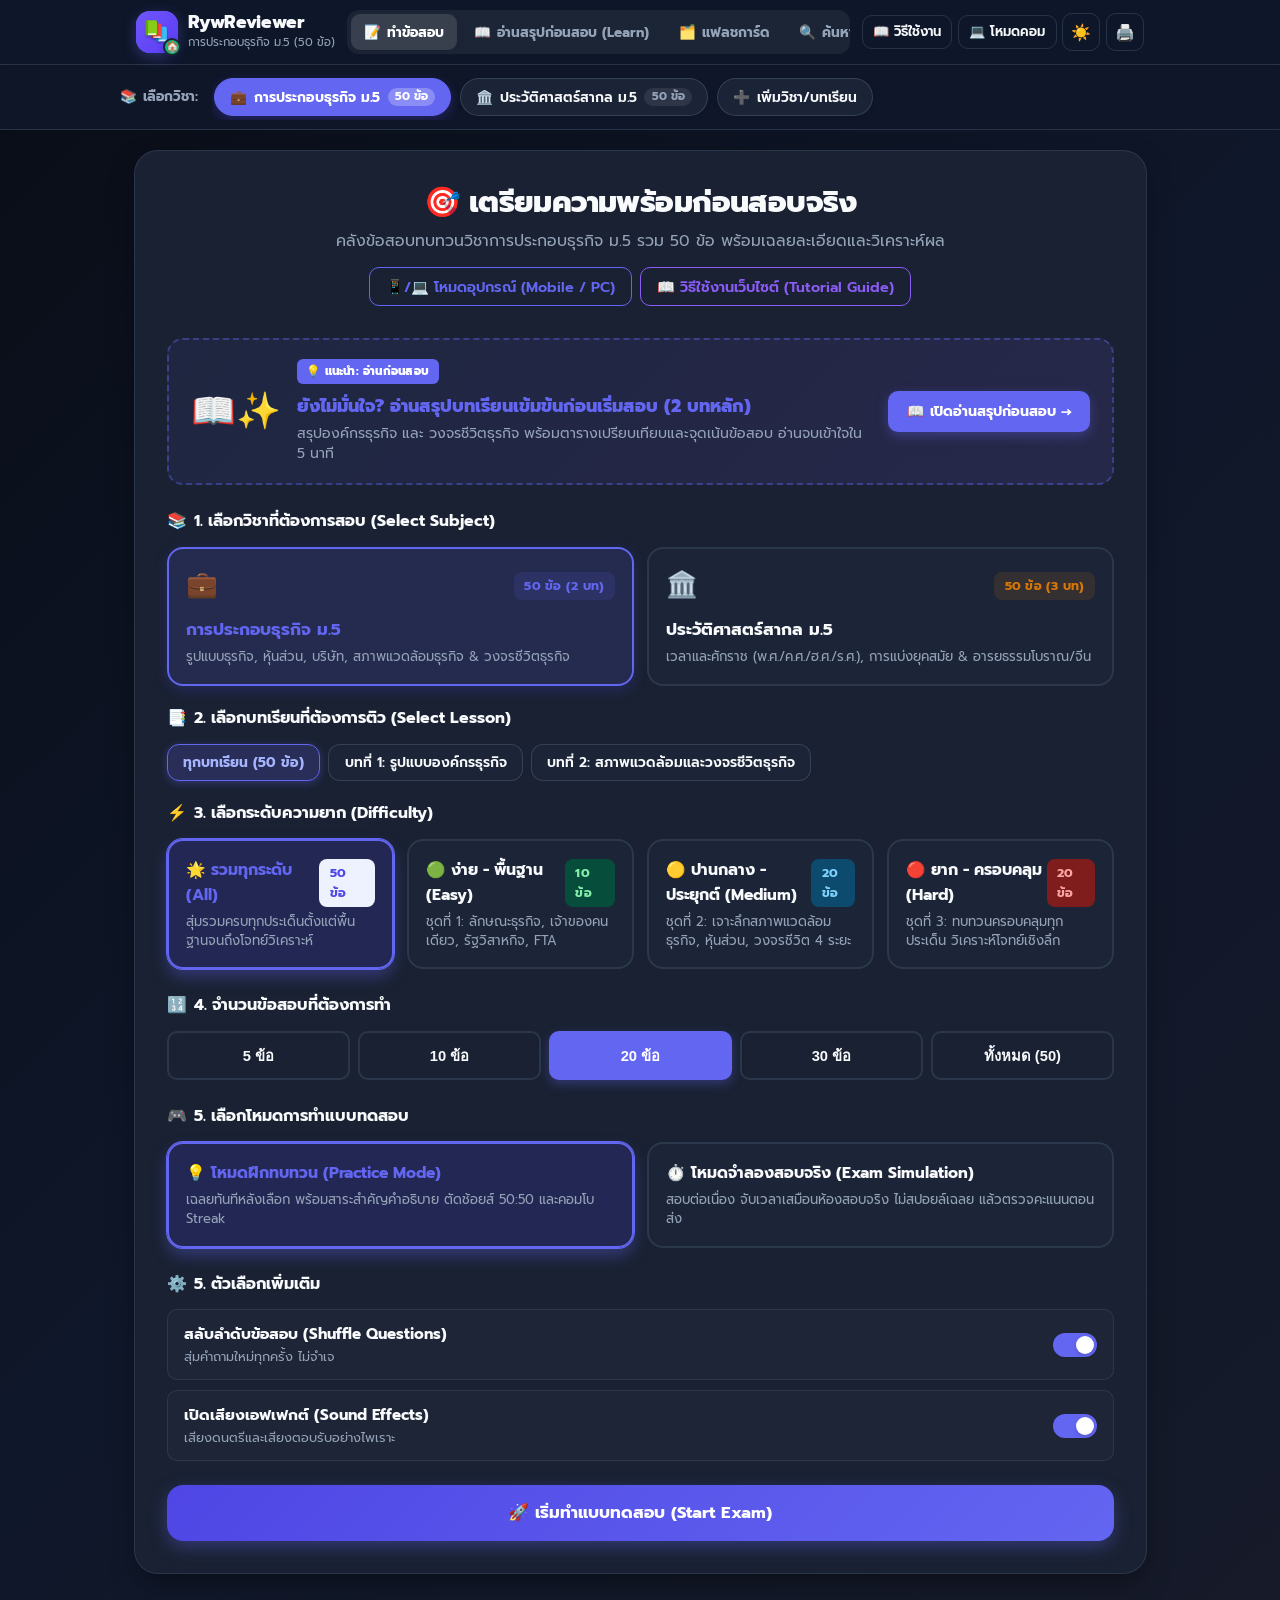
==== commit 9605d7b4: "style: align subject slide bar to the left" ====
--- a/index.html
+++ b/index.html
@@ -19,7 +19,7 @@
   <link rel="preconnect" href="https://fonts.gstatic.com" crossorigin>
   <link href="https://fonts.googleapis.com/css2?family=Prompt:wght@400;600;700;800&family=Sarabun:wght@400;600&display=swap" rel="stylesheet">
 
-  <link rel="stylesheet" href="style.css?v=20261124_05">
+  <link rel="stylesheet" href="style.css?v=20261124_06">
   <!-- Critical CSS for Subject Selector and Device Mode (Bypasses any CDN cache) -->
   <style>
     .subject-bar-wrapper {
@@ -38,8 +38,8 @@
       margin: 0 auto;
       display: flex;
       align-items: center;
-      justify-content: space-between;
-      gap: 0.75rem;
+      justify-content: flex-start;
+      gap: 0.85rem;
     }
     .subject-bar-label {
       display: flex;
@@ -1689,8 +1689,8 @@
   </div>
 
   <!-- Scripts -->
-  <script src="questions_data.js?v=20261124_05"></script>
-  <script src="app.js?v=20261124_05"></script>
+  <script src="questions_data.js?v=20261124_06"></script>
+  <script src="app.js?v=20261124_06"></script>
   <!-- ================= EXPAND SUBJECT / LESSON MODAL ================= -->
   <div id="expand-subject-modal" class="wizard-modal-backdrop" style="display: none;">
     <div class="wizard-card" style="max-width: 540px;">
--- a/style.css
+++ b/style.css
@@ -2071,7 +2071,7 @@
 .learn-filter-pills {
   display: flex;
   gap: 0.5rem;
-  justify-content: center;
+  justify-content: flex-start;
   flex-wrap: wrap;
   margin-bottom: 1rem;
 }
@@ -2418,8 +2418,8 @@
   margin: 0 auto;
   display: flex;
   align-items: center;
-  justify-content: space-between;
-  gap: 0.75rem;
+  justify-content: flex-start;
+  gap: 0.85rem;
 }
 
 .subject-bar-label {
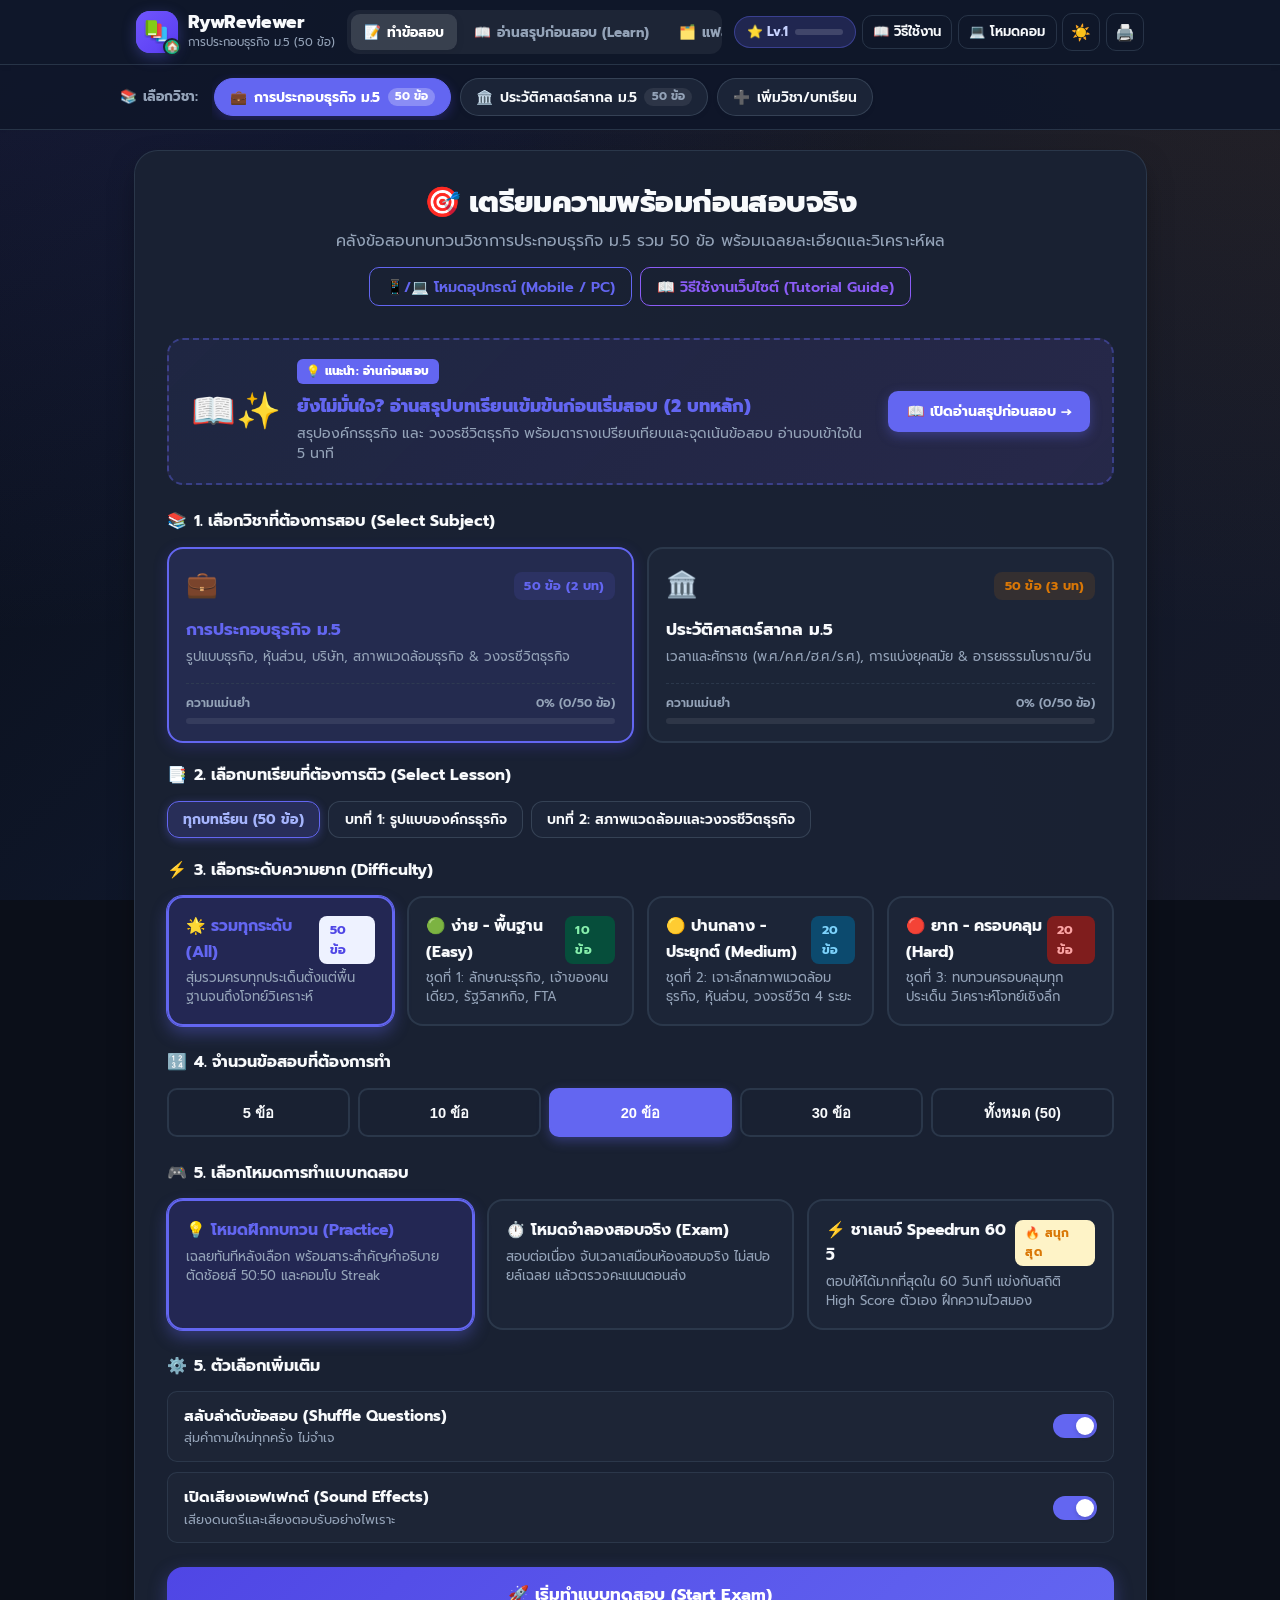
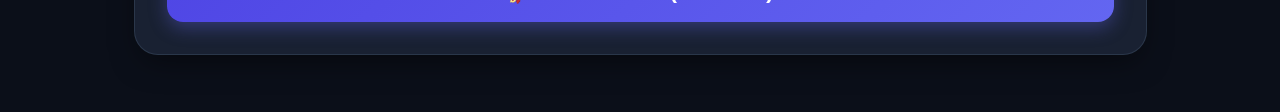
==== commit cc73d574: "feat(upgrades): add EXP level system, weak spot drill, speedrun mode, and flashcard swipe gestures" ====
--- a/index.html
+++ b/index.html
@@ -19,7 +19,7 @@
   <link rel="preconnect" href="https://fonts.gstatic.com" crossorigin>
   <link href="https://fonts.googleapis.com/css2?family=Prompt:wght@400;600;700;800&family=Sarabun:wght@400;600&display=swap" rel="stylesheet">
 
-  <link rel="stylesheet" href="style.css?v=20261124_06">
+  <link rel="stylesheet" href="style.css?v=20261124_08">
   <!-- Critical CSS for Subject Selector and Device Mode (Bypasses any CDN cache) -->
   <style>
     .subject-bar-wrapper {
@@ -198,8 +198,14 @@
         </button>
       </nav>
 
-      <!-- Action Icons -->
+      <!-- Action Icons & Player Level -->
       <div class="header-actions">
+        <div id="player-level-badge" class="player-level-badge" title="ระดับผู้ใช้และ EXP สะสม">
+          <span id="player-level-text">⭐ Lv.1</span>
+          <div class="player-exp-bar" title="EXP สะสมเพื่อเลเวลอัป">
+            <div id="player-exp-fill" class="player-exp-fill" style="width: 0%;"></div>
+          </div>
+        </div>
         <button id="btn-open-tutorial" class="btn-secondary" style="padding: 0.35rem 0.65rem; font-size: 0.82rem;" title="ดูคู่มือวิธีใช้งานเว็บไซต์ (Tutorial)">
           <span>📖 วิธีใช้งาน</span>
         </button>
@@ -257,6 +263,11 @@
         <!-- Streak Fire Counter -->
         <div id="streak-pill" class="streak-pill" style="display: none;" title="ทำถูกต่อเนื่อง!">
           <span>🔥</span> <span id="streak-count">0</span>
+        </div>
+
+        <!-- Speedrun 60s Live Timer -->
+        <div id="speedrun-timer-container" class="speedrun-timer-pill" style="display: none;">
+          <span>⏱️</span> <span id="speedrun-seconds">60s</span>
         </div>
 
         <!-- Exam Mode Stats (Safe, No Spoilers) -->
@@ -326,6 +337,20 @@
           </div>
         </div>
 
+        <!-- Weak Spot Alert Banner (Dynamically shown if user has wrong answers recorded) -->
+        <div id="weak-spot-banner" class="weak-spot-banner" style="display: none;">
+          <div class="weak-spot-text">
+            <span class="weak-spot-icon">🎯</span>
+            <div>
+              <div class="weak-spot-title">ตรวจพบจุดอ่อนที่เคยตอบผิด (<span id="weak-spot-count">0</span> ข้อ)</div>
+              <div class="weak-spot-sub">ทบทวนเฉพาะข้อที่เคยตอบผิด เพื่อแก้ไขความเข้าใจผิดให้กลายเป็นเกรด 4</div>
+            </div>
+          </div>
+          <button id="btn-weak-spot-drill" class="btn-weak-spot-drill" type="button" onclick="window.examApp?.startWeakSpotDrill()">
+            <span>⚡ ติวซ่อมจุดอ่อนทันที →</span>
+          </button>
+        </div>
+
         <!-- 1. Subject Selection Cards -->
         <div class="section-title">
           <span>📚</span> 1. เลือกวิชาที่ต้องการสอบ (Select Subject)
@@ -338,6 +363,15 @@
             </div>
             <div class="option-card-title" style="font-size: 1.05rem;">การประกอบธุรกิจ ม.5</div>
             <div class="option-card-desc">รูปแบบธุรกิจ, หุ้นส่วน, บริษัท, สภาพแวดล้อมธุรกิจ & วงจรชีวิตธุรกิจ</div>
+            <div class="subject-card-progress-wrap">
+              <div class="subject-progress-info">
+                <span>ความแม่นยำ</span>
+                <span id="subject-progress-text-thurakid">0% (0/50 ข้อ)</span>
+              </div>
+              <div class="subject-progress-track">
+                <div id="subject-progress-bar-thurakid" class="subject-progress-bar" style="width: 0%;"></div>
+              </div>
+            </div>
           </div>
 
           <div class="option-card subject-card" data-subject="history" role="button" tabindex="0" onclick="window.examApp?.switchSubject('history')">
@@ -347,6 +381,15 @@
             </div>
             <div class="option-card-title" style="font-size: 1.05rem;">ประวัติศาสตร์สากล ม.5</div>
             <div class="option-card-desc">เวลาและศักราช (พ.ศ./ค.ศ./ฮ.ศ./ร.ศ.), การแบ่งยุคสมัย & อารยธรรมโบราณ/จีน</div>
+            <div class="subject-card-progress-wrap">
+              <div class="subject-progress-info">
+                <span>ความแม่นยำ</span>
+                <span id="subject-progress-text-history">0% (0/50 ข้อ)</span>
+              </div>
+              <div class="subject-progress-track">
+                <div id="subject-progress-bar-history" class="subject-progress-bar" style="width: 0%; background: #d97706;"></div>
+              </div>
+            </div>
           </div>
         </div>
 
@@ -409,14 +452,21 @@
         <div class="section-title">
           <span>🎮</span> 5. เลือกโหมดการทำแบบทดสอบ
         </div>
-        <div class="config-grid" style="grid-template-columns: 1fr 1fr;">
+        <div class="config-grid" style="grid-template-columns: repeat(auto-fit, minmax(220px, 1fr));">
           <div class="option-card mode-card active" data-mode="practice">
-            <div class="option-card-title">💡 โหมดฝึกทบทวน (Practice Mode)</div>
+            <div class="option-card-title">💡 โหมดฝึกทบทวน (Practice)</div>
             <div class="option-card-desc">เฉลยทันทีหลังเลือก พร้อมสาระสำคัญคำอธิบาย ตัดช้อยส์ 50:50 และคอมโบ Streak</div>
           </div>
           <div class="option-card mode-card" data-mode="exam">
-            <div class="option-card-title">⏱️ โหมดจำลองสอบจริง (Exam Simulation)</div>
+            <div class="option-card-title">⏱️ โหมดจำลองสอบจริง (Exam)</div>
             <div class="option-card-desc">สอบต่อเนื่อง จับเวลาเสมือนห้องสอบจริง ไม่สปอยล์เฉลย แล้วตรวจคะแนนตอนส่ง</div>
+          </div>
+          <div class="option-card mode-card" data-mode="speedrun">
+            <div class="option-card-title">
+              <span>⚡ ชาเลนจ์ Speedrun 60 วิ</span>
+              <span class="badge" style="background:#fef3c7; color:#d97706; font-size:0.75rem;">🔥 สนุกสุด</span>
+            </div>
+            <div class="option-card-desc">ตอบให้ได้มากที่สุดใน 60 วินาที แข่งกับสถิติ High Score ตัวเอง ฝึกความไวสมอง</div>
           </div>
         </div>
 
@@ -1689,8 +1739,8 @@
   </div>
 
   <!-- Scripts -->
-  <script src="questions_data.js?v=20261124_06"></script>
-  <script src="app.js?v=20261124_06"></script>
+  <script src="questions_data.js?v=20261124_08"></script>
+  <script src="app.js?v=20261124_08"></script>
   <!-- ================= EXPAND SUBJECT / LESSON MODAL ================= -->
   <div id="expand-subject-modal" class="wizard-modal-backdrop" style="display: none;">
     <div class="wizard-card" style="max-width: 540px;">
--- a/style.css
+++ b/style.css
@@ -2640,3 +2640,211 @@
     font-size: 0.82rem;
   }
 }
+
+/* ==========================================================================
+   AURORA GLOW BACKGROUND & MODERN POLISH
+   ========================================================================== */
+[data-theme="dark"] body {
+  background-color: #0b0f19;
+  background-image: 
+    radial-gradient(at 0% 0%, rgba(99, 102, 241, 0.14) 0px, transparent 50%),
+    radial-gradient(at 100% 0%, rgba(217, 119, 6, 0.10) 0px, transparent 50%),
+    radial-gradient(at 50% 100%, rgba(16, 185, 129, 0.10) 0px, transparent 50%),
+    linear-gradient(135deg, #090d16 0%, #0f172a 50%, #161a29 100%);
+  background-attachment: fixed;
+}
+
+/* Micro-interaction scale on interactive elements */
+.btn-primary:active, 
+.btn-secondary:active, 
+.tool-btn:active, 
+.choice-btn:active, 
+.subject-pill-btn:active, 
+.option-card:active {
+  transform: scale(0.975);
+}
+
+/* Level & EXP Badge in Header */
+.player-level-badge {
+  display: inline-flex;
+  align-items: center;
+  gap: 0.45rem;
+  padding: 0.3rem 0.75rem;
+  border-radius: 999px;
+  background: rgba(99, 102, 241, 0.12);
+  border: 1px solid rgba(99, 102, 241, 0.3);
+  color: var(--primary);
+  font-size: 0.8rem;
+  font-weight: 700;
+  cursor: pointer;
+  transition: all 0.2s ease;
+  user-select: none;
+}
+[data-theme="dark"] .player-level-badge {
+  background: rgba(99, 102, 241, 0.2);
+  border-color: rgba(99, 102, 241, 0.4);
+  color: #c7d2fe;
+}
+.player-level-badge:hover {
+  transform: translateY(-1px);
+  box-shadow: 0 2px 10px rgba(99, 102, 241, 0.25);
+}
+.player-exp-bar {
+  width: 48px;
+  height: 6px;
+  background: rgba(0, 0, 0, 0.1);
+  border-radius: 999px;
+  overflow: hidden;
+  position: relative;
+}
+[data-theme="dark"] .player-exp-bar {
+  background: rgba(255, 255, 255, 0.15);
+}
+.player-exp-fill {
+  height: 100%;
+  background: linear-gradient(90deg, #6366f1, #10b981);
+  border-radius: 999px;
+  transition: width 0.3s ease;
+}
+
+/* Floating EXP Toast */
+.exp-floating-toast {
+  position: fixed;
+  top: 75px;
+  right: 20px;
+  background: linear-gradient(135deg, #6366f1, #8b5cf6);
+  color: #ffffff;
+  padding: 0.5rem 1rem;
+  border-radius: 999px;
+  font-size: 0.86rem;
+  font-weight: 800;
+  box-shadow: 0 8px 24px rgba(99, 102, 241, 0.35);
+  z-index: 999;
+  pointer-events: none;
+  animation: floatUpFade 1.8s forwards;
+}
+@keyframes floatUpFade {
+  0% { opacity: 0; transform: translateY(12px) scale(0.9); }
+  20% { opacity: 1; transform: translateY(0) scale(1.05); }
+  35% { transform: translateY(0) scale(1); }
+  80% { opacity: 1; transform: translateY(-8px); }
+  100% { opacity: 0; transform: translateY(-20px); }
+}
+
+/* Subject Card Progress Bar */
+.subject-card-progress-wrap {
+  margin-top: 0.65rem;
+  padding-top: 0.65rem;
+  border-top: 1px dashed var(--card-border);
+}
+.subject-progress-info {
+  display: flex;
+  justify-content: space-between;
+  align-items: center;
+  font-size: 0.76rem;
+  color: var(--text-muted);
+  margin-bottom: 0.3rem;
+  font-weight: 600;
+}
+.subject-progress-track {
+  width: 100%;
+  height: 6px;
+  background: rgba(0, 0, 0, 0.06);
+  border-radius: 999px;
+  overflow: hidden;
+}
+[data-theme="dark"] .subject-progress-track {
+  background: rgba(255, 255, 255, 0.08);
+}
+.subject-progress-bar {
+  height: 100%;
+  background: var(--primary);
+  border-radius: 999px;
+  transition: width 0.35s ease;
+}
+
+/* Weak Spot Alert Banner */
+.weak-spot-banner {
+  background: linear-gradient(135deg, rgba(239, 68, 68, 0.08) 0%, rgba(245, 158, 11, 0.08) 100%);
+  border: 1.5px solid rgba(239, 68, 68, 0.35);
+  border-radius: 16px;
+  padding: 0.85rem 1.15rem;
+  margin-bottom: 1.25rem;
+  display: flex;
+  align-items: center;
+  justify-content: space-between;
+  gap: 0.75rem;
+  animation: fadeIn 0.3s ease;
+}
+[data-theme="dark"] .weak-spot-banner {
+  background: linear-gradient(135deg, rgba(239, 68, 68, 0.16) 0%, rgba(245, 158, 11, 0.12) 100%);
+  border-color: rgba(239, 68, 68, 0.45);
+}
+.weak-spot-text {
+  display: flex;
+  align-items: center;
+  gap: 0.65rem;
+}
+.weak-spot-icon {
+  font-size: 1.6rem;
+}
+.weak-spot-title {
+  font-size: 0.92rem;
+  font-weight: 800;
+  color: var(--text-main);
+}
+.weak-spot-sub {
+  font-size: 0.8rem;
+  color: var(--text-muted);
+}
+.btn-weak-spot-drill {
+  display: inline-flex;
+  align-items: center;
+  gap: 0.35rem;
+  padding: 0.48rem 0.95rem;
+  border-radius: 12px;
+  background: linear-gradient(135deg, #ef4444 0%, #dc2626 100%);
+  color: #ffffff;
+  border: none;
+  font-family: inherit;
+  font-size: 0.84rem;
+  font-weight: 700;
+  cursor: pointer;
+  white-space: nowrap;
+  box-shadow: 0 4px 12px rgba(239, 68, 68, 0.3);
+  transition: all 0.2s ease;
+}
+.btn-weak-spot-drill:hover {
+  transform: translateY(-1px);
+  box-shadow: 0 6px 16px rgba(239, 68, 68, 0.4);
+}
+
+/* Speedrun 60s Mode Styles */
+.speedrun-timer-pill {
+  display: inline-flex;
+  align-items: center;
+  gap: 0.35rem;
+  padding: 0.3rem 0.75rem;
+  border-radius: 999px;
+  background: linear-gradient(135deg, #f59e0b 0%, #ef4444 100%);
+  color: #ffffff;
+  font-weight: 800;
+  font-size: 0.88rem;
+  animation: pulse 1s infinite;
+}
+@keyframes pulse {
+  0%, 100% { transform: scale(1); }
+  50% { transform: scale(1.04); }
+}
+
+/* Flashcard Swipe Gesture Classes */
+.flashcard.swiping-left {
+  transform: translateX(-80px) rotate(-8deg);
+  opacity: 0.65;
+  transition: transform 0.15s ease, opacity 0.15s ease;
+}
+.flashcard.swiping-right {
+  transform: translateX(80px) rotate(8deg);
+  opacity: 0.65;
+  transition: transform 0.15s ease, opacity 0.15s ease;
+}
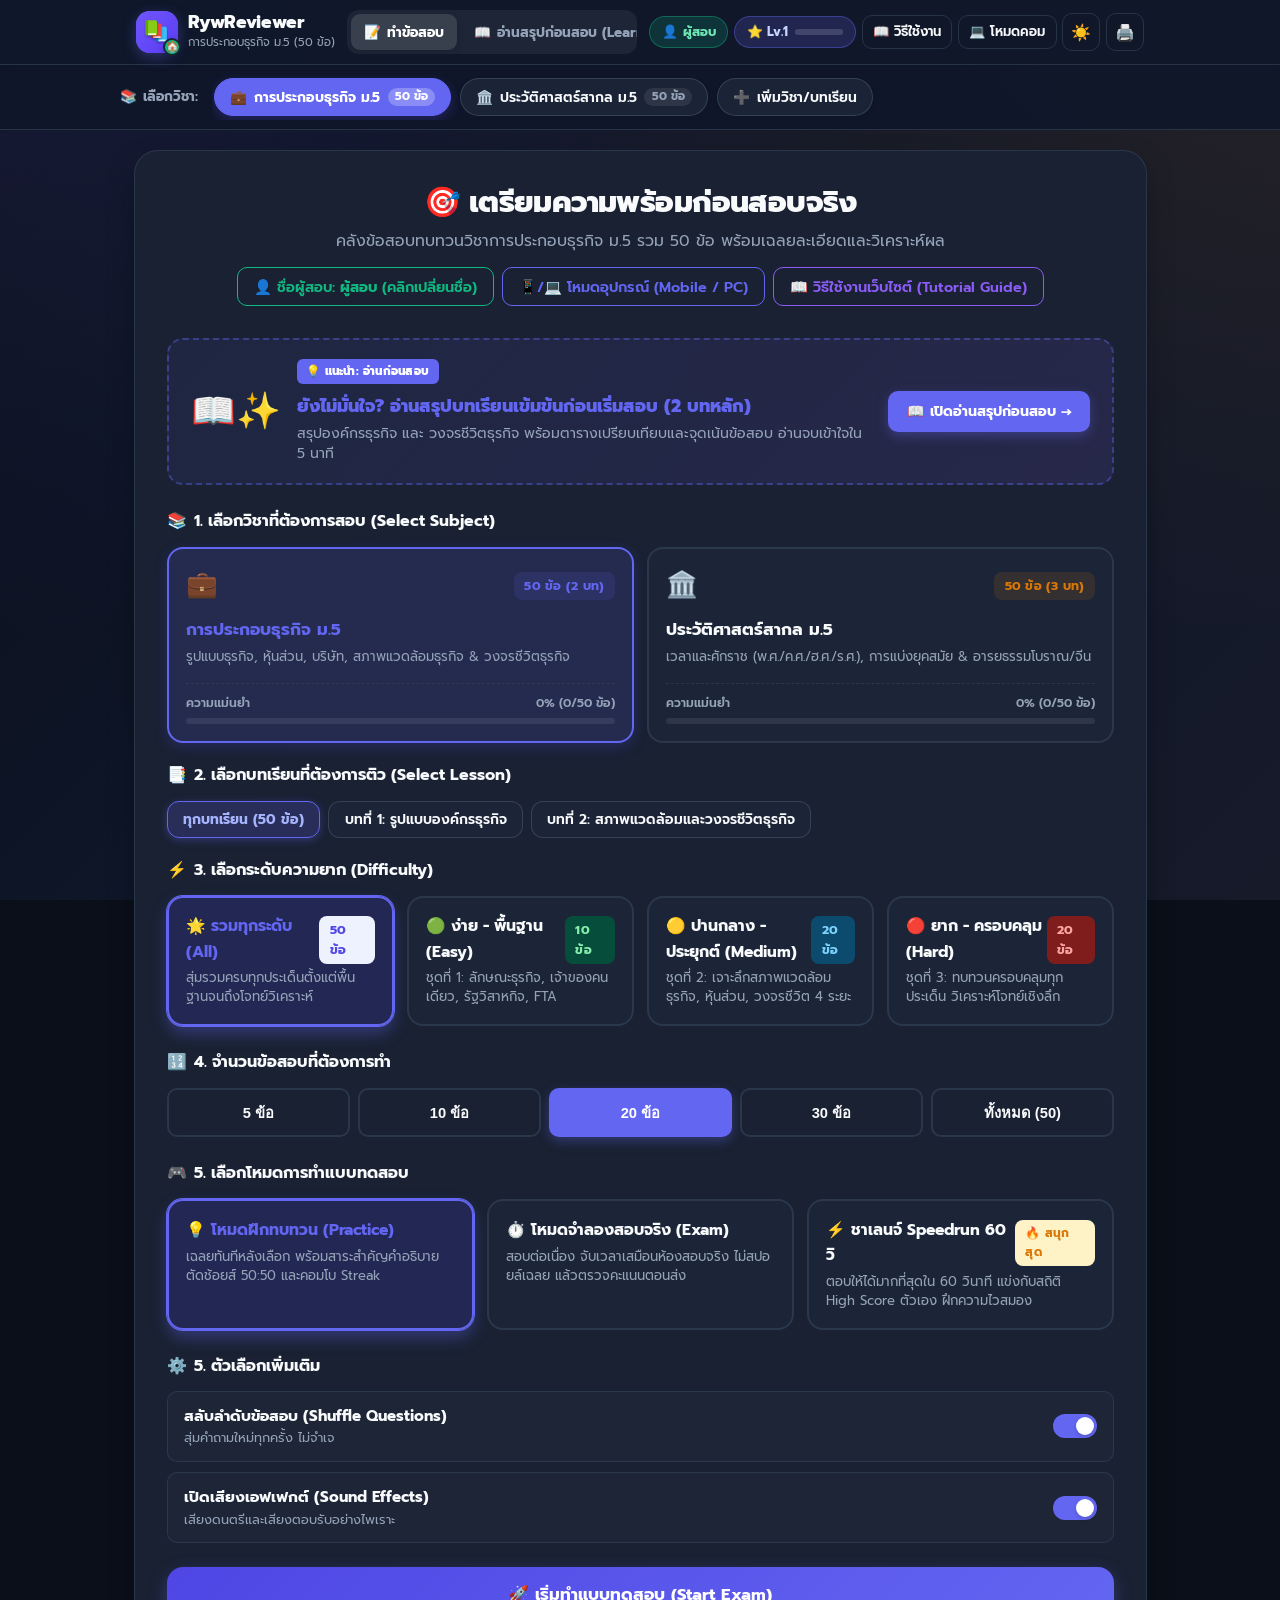
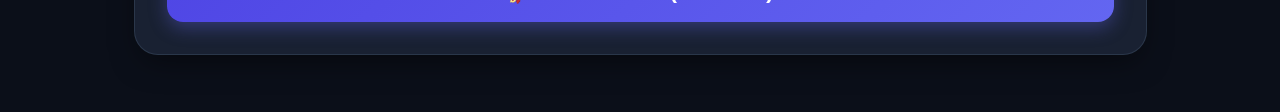
==== commit 2c0b31a9: "feat(profile): add nickname prompt and student profile badge with local storage persistence" ====
--- a/index.html
+++ b/index.html
@@ -19,7 +19,7 @@
   <link rel="preconnect" href="https://fonts.gstatic.com" crossorigin>
   <link href="https://fonts.googleapis.com/css2?family=Prompt:wght@400;600;700;800&family=Sarabun:wght@400;600&display=swap" rel="stylesheet">
 
-  <link rel="stylesheet" href="style.css?v=20261124_08">
+  <link rel="stylesheet" href="style.css?v=20261124_09">
   <!-- Critical CSS for Subject Selector and Device Mode (Bypasses any CDN cache) -->
   <style>
     .subject-bar-wrapper {
@@ -200,6 +200,10 @@
 
       <!-- Action Icons & Player Level -->
       <div class="header-actions">
+        <div id="player-profile-badge" class="player-profile-badge" title="คลิกเพื่อแก้ไขชื่อเล่นของคุณ" onclick="window.examApp?.openNicknameModal()">
+          <span>👤</span>
+          <span id="player-nickname-display">ผู้สอบ</span>
+        </div>
         <div id="player-level-badge" class="player-level-badge" title="ระดับผู้ใช้และ EXP สะสม">
           <span id="player-level-text">⭐ Lv.1</span>
           <div class="player-exp-bar" title="EXP สะสมเพื่อเลเวลอัป">
@@ -315,6 +319,9 @@
           <h1>🎯 เตรียมความพร้อมก่อนสอบจริง</h1>
           <p>คลังข้อสอบทบทวนวิชาการประกอบธุรกิจ ม.5 รวม 50 ข้อ พร้อมเฉลยละเอียดและวิเคราะห์ผล</p>
           <div style="margin-top: 0.85rem; display: flex; gap: 0.5rem; justify-content: center; flex-wrap: wrap;">
+            <button id="btn-hero-profile" class="btn-secondary" style="padding: 0.45rem 1rem; font-size: 0.9rem; border-color: #10b981; color: #10b981;" onclick="window.examApp?.openNicknameModal()">
+              <span>👤 ชื่อผู้สอบ: <strong id="hero-nickname-display">ผู้สอบ</strong> (คลิกเปลี่ยนชื่อ)</span>
+            </button>
             <button id="btn-hero-wizard" class="btn-secondary" style="padding: 0.45rem 1rem; font-size: 0.9rem; border-color: var(--primary); color: var(--primary);">
               <span>📱/💻 โหมดอุปกรณ์ (Mobile / PC)</span>
             </button>
@@ -1534,6 +1541,47 @@
     </div>
   </div>
 
+  <!-- ================= NICKNAME MODAL (ระบบถามชื่อเล่น) ================= -->
+  <div id="nickname-modal" class="wizard-modal-backdrop">
+    <div class="wizard-card" style="max-width: 440px;">
+      <div style="display: flex; justify-content: space-between; align-items: center; margin-bottom: 0.75rem;">
+        <span style="font-size: 0.95rem; font-weight: 700; color: #10b981;">👤 โปรไฟล์ผู้สอบ (Student Profile)</span>
+        <button id="btn-close-nickname" class="icon-btn" style="border: none; width: 32px; height: 32px;" title="ปิด" onclick="window.examApp?.closeNicknameModal()">✕</button>
+      </div>
+
+      <div class="wizard-header" style="margin-bottom: 1.25rem;">
+        <div class="wizard-mascot" style="font-size: 3rem;">🎓✨</div>
+        <h3 class="cute-modal-title">ยินดีต้อนรับ! ขอทราบชื่อเล่นหน่อยครับ</h3>
+        <p class="cute-modal-desc">ใช้สำหรับบันทึกสถิติ, แต้ม EXP และรายงานผลคะแนนในเครื่องของคุณ</p>
+      </div>
+
+      <div style="margin-bottom: 1.35rem;">
+        <label for="nickname-input" style="display: block; font-size: 0.85rem; font-weight: 700; color: var(--text-main); margin-bottom: 0.45rem;">
+          ชื่อเล่นของคุณ (Nickname):
+        </label>
+        <div style="position: relative;">
+          <input type="text" id="nickname-input" maxlength="25" placeholder="พิมพ์ชื่อเล่นของคุณ (เช่น กานต์, แป้ง, ไอซ์, เคน)" 
+            style="width: 100%; padding: 0.75rem 1rem 0.75rem 2.5rem; border-radius: 14px; border: 1.5px solid var(--card-border); background: var(--bg); color: var(--text-main); font-family: inherit; font-size: 1rem; outline: none; transition: border-color 0.2s;"
+            onkeydown="if(event.key==='Enter') window.examApp?.saveNickname()"
+          >
+          <span style="position: absolute; left: 0.85rem; top: 50%; transform: translateY(-50%); font-size: 1.1rem; opacity: 0.65;">👤</span>
+        </div>
+        <div style="font-size: 0.75rem; color: var(--text-muted); margin-top: 0.45rem;">
+          🔒 ข้อมูลบันทึกอยู่ในเครื่องนี้เท่านั้น ไม่มีการแชร์ข้อมูลออกภายนอก เปลี่ยนชื่อได้ตลอดเวลา
+        </div>
+      </div>
+
+      <div style="display: flex; justify-content: flex-end; gap: 0.75rem;">
+        <button id="btn-skip-nickname" class="btn-secondary" style="padding: 0.6rem 1.2rem;" onclick="window.examApp?.closeNicknameModal()">
+          ใช้ชื่อ "ผู้สอบ"
+        </button>
+        <button id="btn-save-nickname" class="btn-primary" style="width: auto; padding: 0.6rem 1.75rem; background: linear-gradient(135deg, #10b981 0%, #059669 100%); border-color: #10b981;" onclick="window.examApp?.saveNickname()">
+          💾 บันทึกชื่อ
+        </button>
+      </div>
+    </div>
+  </div>
+
   <!-- ================= DEVICE SETTINGS MODAL ================= -->
   <div id="wizard-modal" class="wizard-modal-backdrop">
     <div class="wizard-card" style="max-width: 480px;">
@@ -1739,8 +1787,8 @@
   </div>
 
   <!-- Scripts -->
-  <script src="questions_data.js?v=20261124_08"></script>
-  <script src="app.js?v=20261124_08"></script>
+  <script src="questions_data.js?v=20261124_09"></script>
+  <script src="app.js?v=20261124_09"></script>
   <!-- ================= EXPAND SUBJECT / LESSON MODAL ================= -->
   <div id="expand-subject-modal" class="wizard-modal-backdrop" style="display: none;">
     <div class="wizard-card" style="max-width: 540px;">
--- a/style.css
+++ b/style.css
@@ -2848,3 +2848,37 @@
   opacity: 0.65;
   transition: transform 0.15s ease, opacity 0.15s ease;
 }
+
+
+/* Player Profile & Nickname Badge */
+.player-profile-badge {
+  display: inline-flex;
+  align-items: center;
+  gap: 0.35rem;
+  padding: 0.3rem 0.7rem;
+  border-radius: 999px;
+  background: rgba(16, 185, 129, 0.12);
+  border: 1px solid rgba(16, 185, 129, 0.3);
+  color: #059669;
+  font-size: 0.8rem;
+  font-weight: 700;
+  cursor: pointer;
+  transition: all 0.2s ease;
+  user-select: none;
+}
+[data-theme="dark"] .player-profile-badge {
+  background: rgba(16, 185, 129, 0.18);
+  border-color: rgba(16, 185, 129, 0.4);
+  color: #6ee7b7;
+}
+.player-profile-badge:hover {
+  transform: translateY(-1px);
+  box-shadow: 0 2px 10px rgba(16, 185, 129, 0.25);
+  border-color: #10b981;
+}
+#player-nickname-display {
+  max-width: 90px;
+  overflow: hidden;
+  text-overflow: ellipsis;
+  white-space: nowrap;
+}
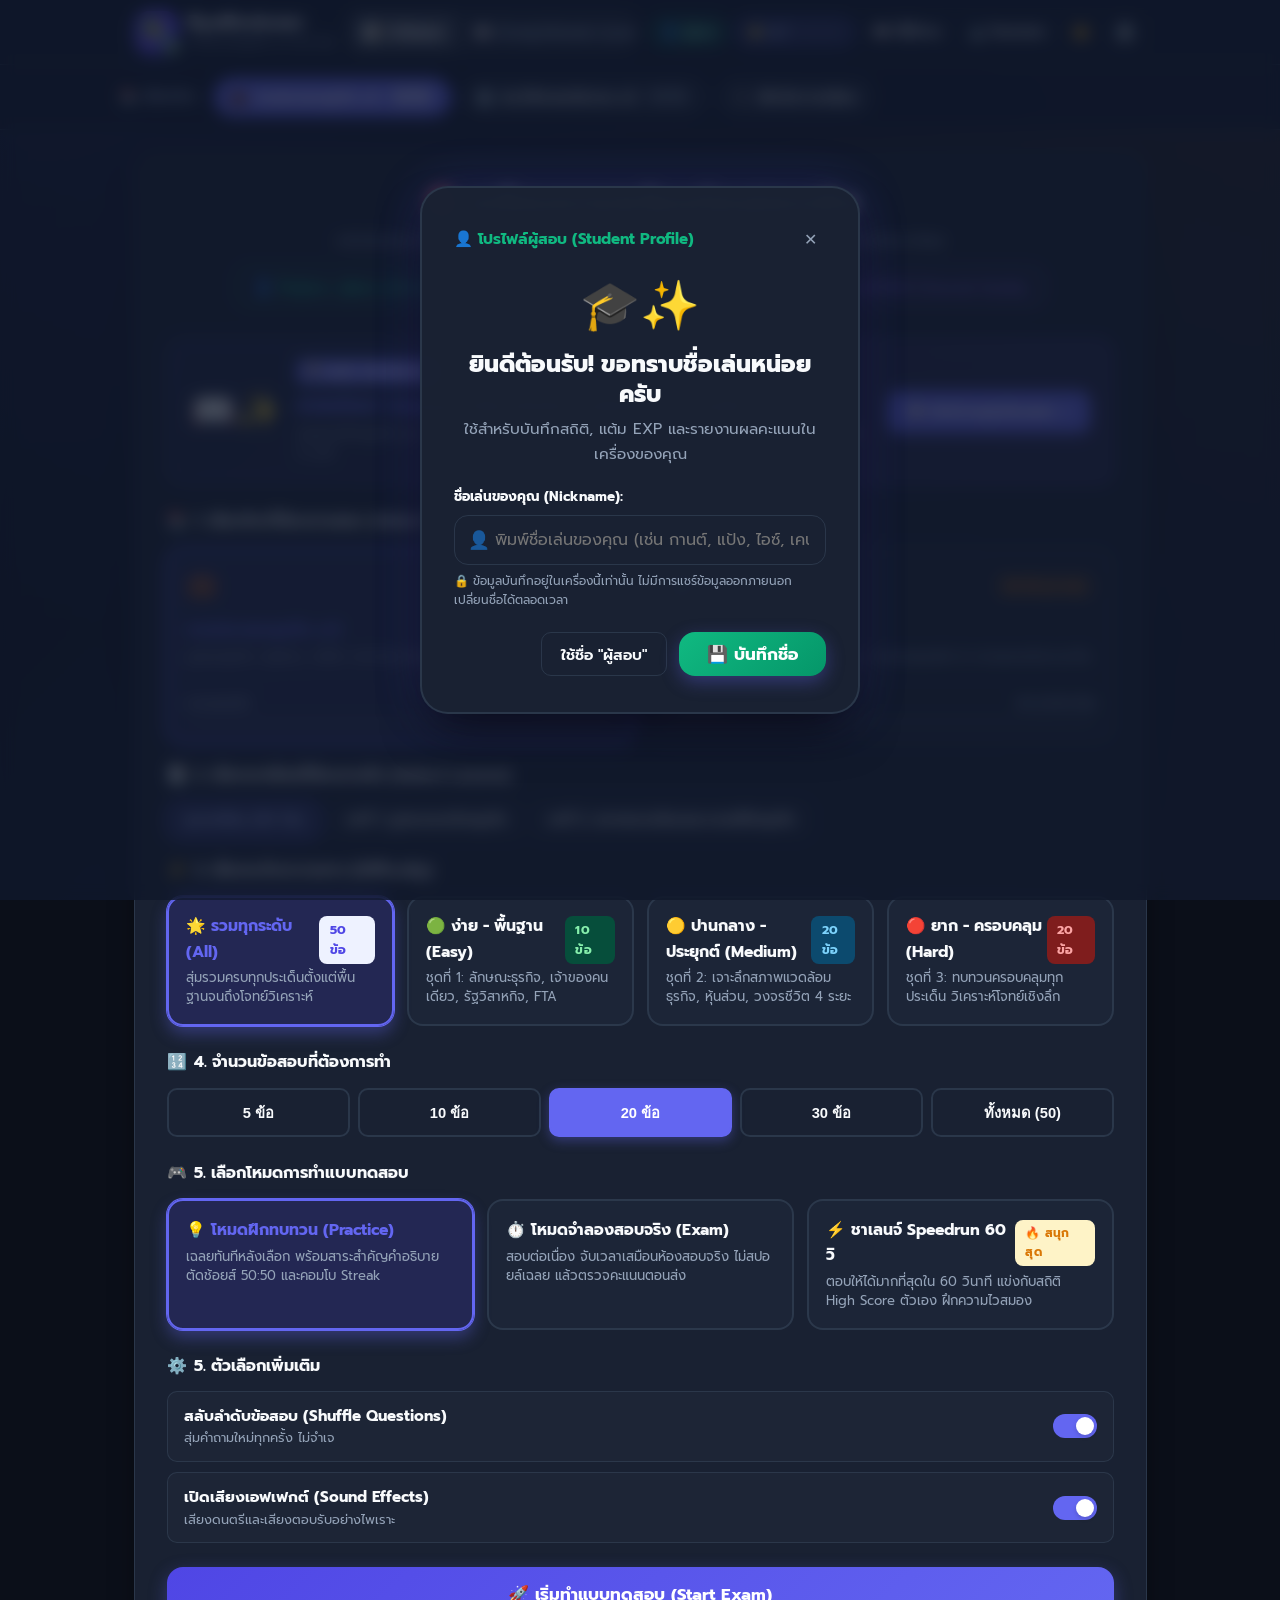
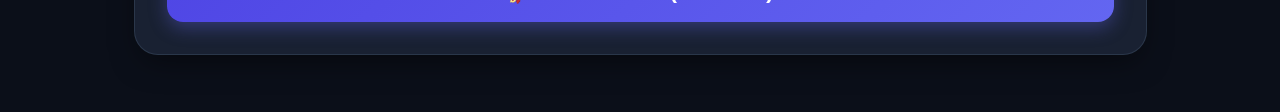
==== commit 572d139d: "fix(profile): wire openNicknameModal method and event listeners for profile button" ====
--- a/index.html
+++ b/index.html
@@ -19,7 +19,7 @@
   <link rel="preconnect" href="https://fonts.gstatic.com" crossorigin>
   <link href="https://fonts.googleapis.com/css2?family=Prompt:wght@400;600;700;800&family=Sarabun:wght@400;600&display=swap" rel="stylesheet">
 
-  <link rel="stylesheet" href="style.css?v=20261124_09">
+  <link rel="stylesheet" href="style.css?v=20261124_10">
   <!-- Critical CSS for Subject Selector and Device Mode (Bypasses any CDN cache) -->
   <style>
     .subject-bar-wrapper {
@@ -1787,8 +1787,8 @@
   </div>
 
   <!-- Scripts -->
-  <script src="questions_data.js?v=20261124_09"></script>
-  <script src="app.js?v=20261124_09"></script>
+  <script src="questions_data.js?v=20261124_10"></script>
+  <script src="app.js?v=20261124_10"></script>
   <!-- ================= EXPAND SUBJECT / LESSON MODAL ================= -->
   <div id="expand-subject-modal" class="wizard-modal-backdrop" style="display: none;">
     <div class="wizard-card" style="max-width: 540px;">
